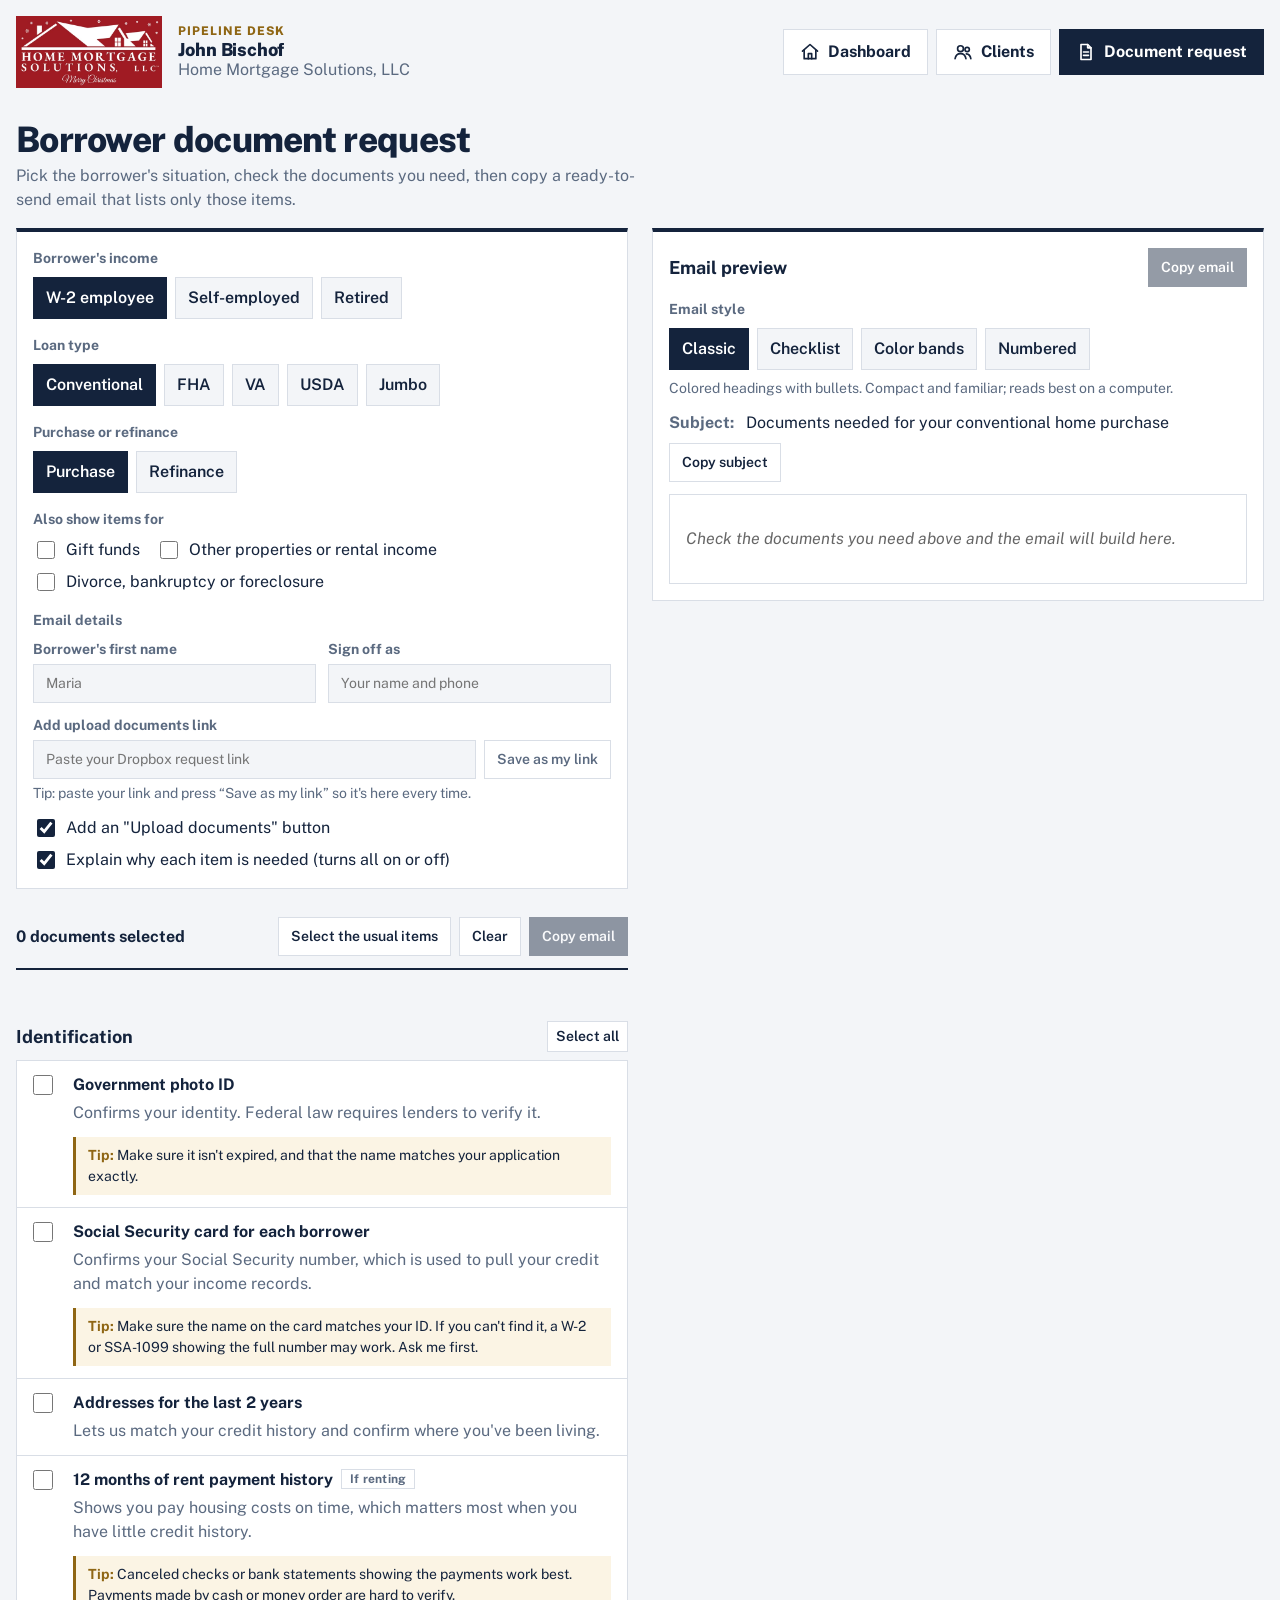
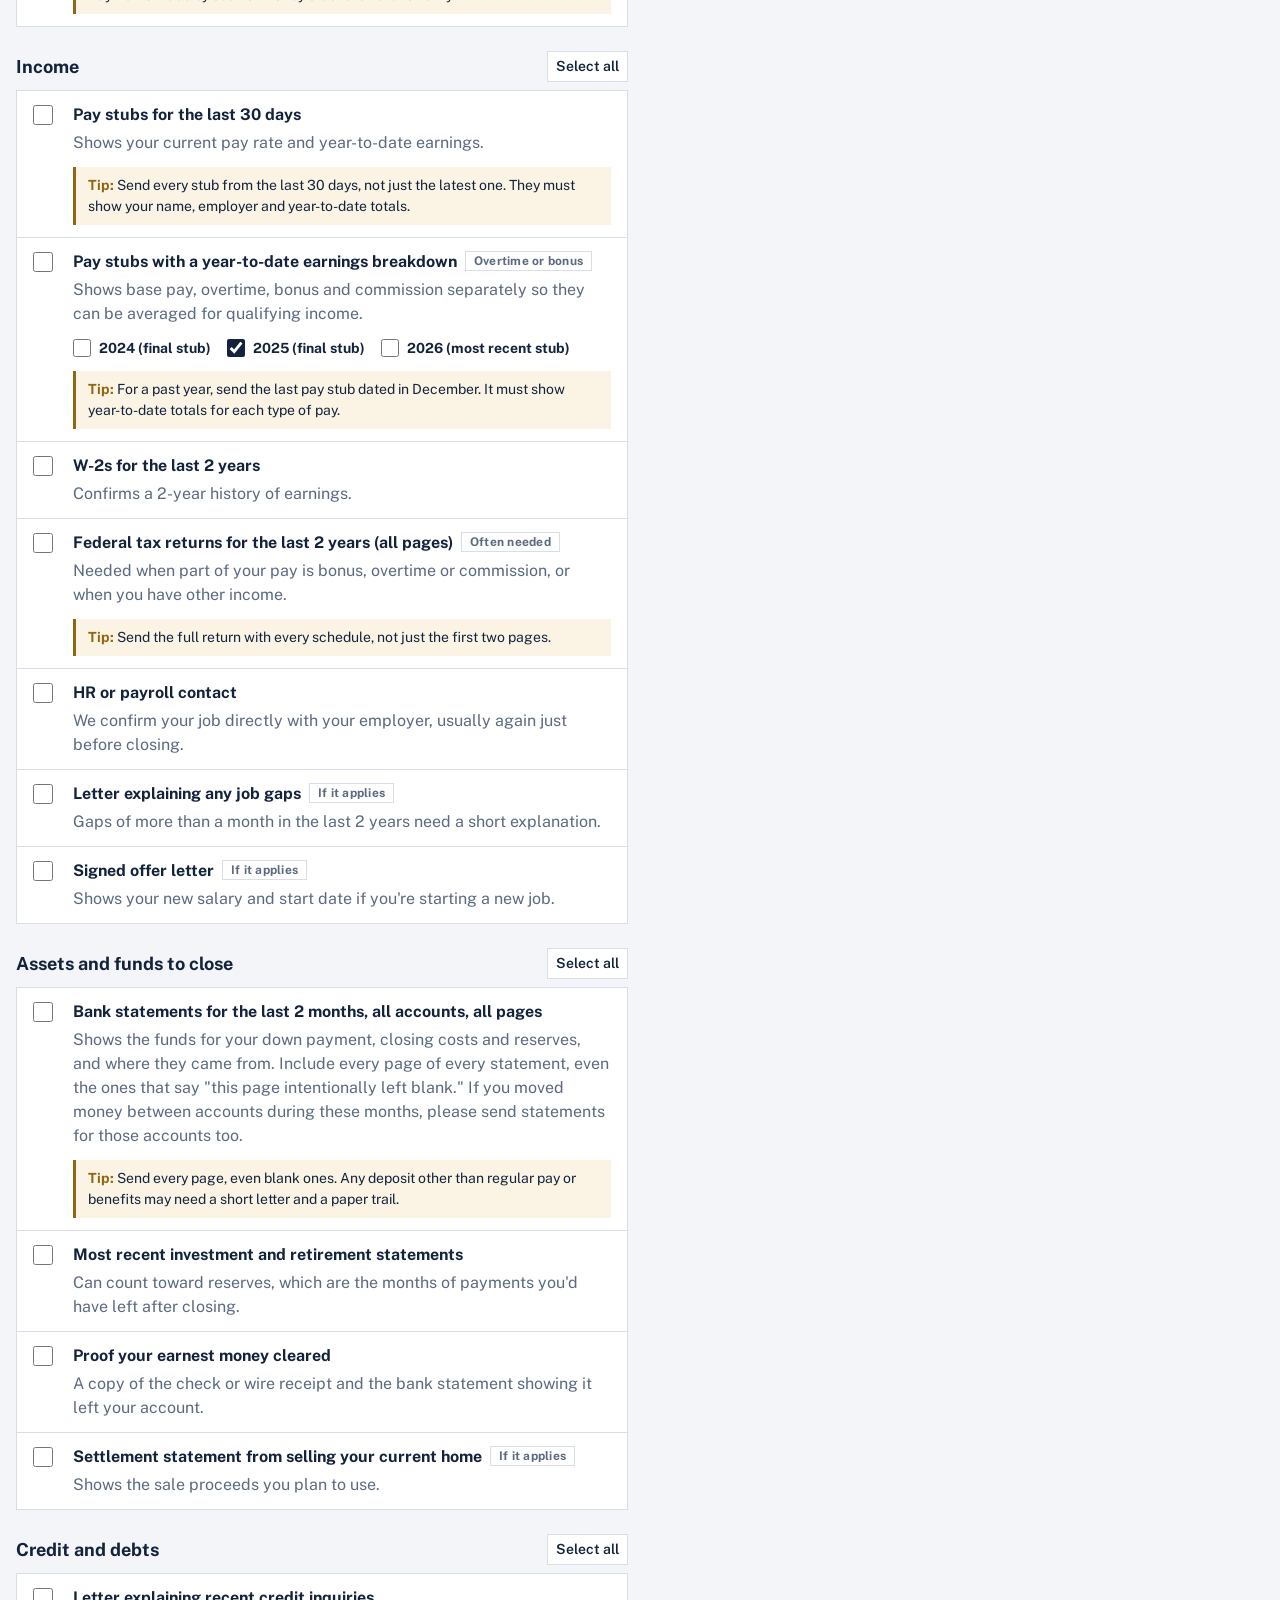
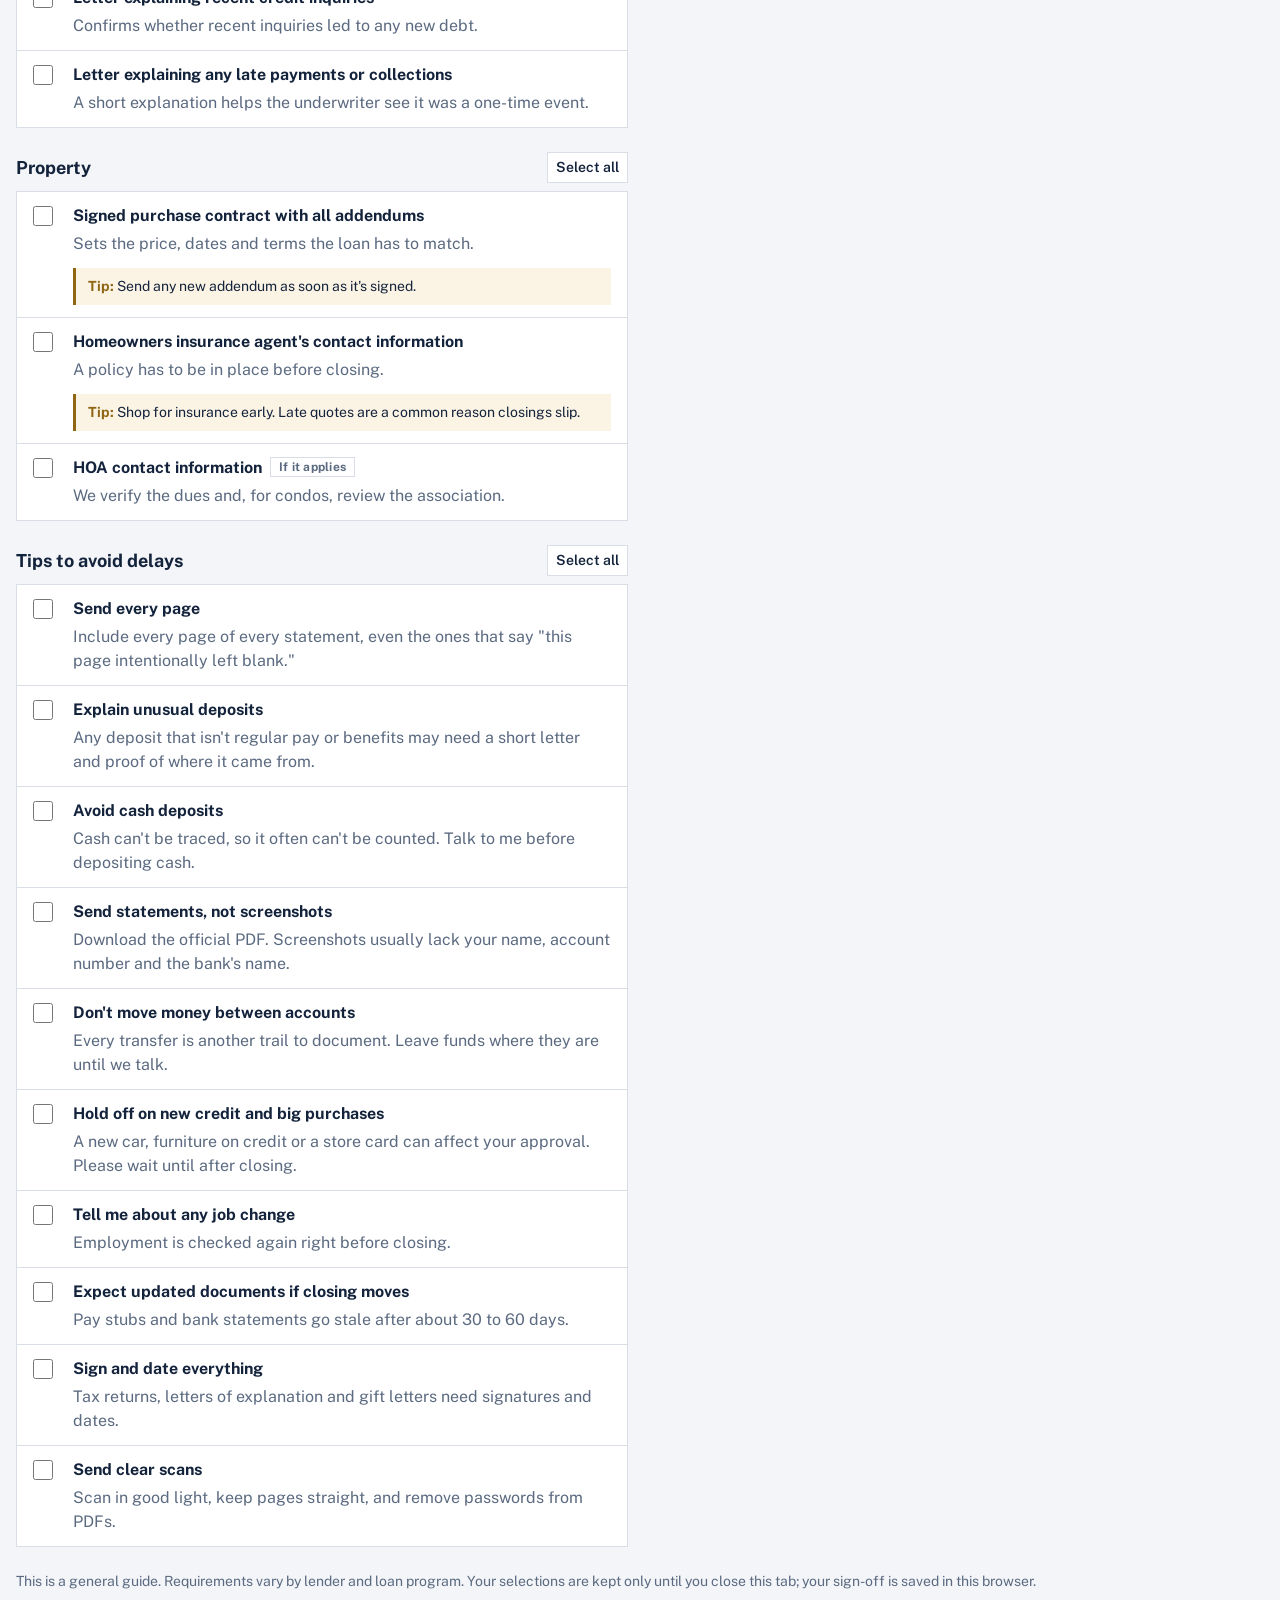
==== checklist.html @ 72d8a9a7 "Name the site Pipeline Desk - Browser tabs read Pipeline Desk · Dashboard / Clients / Document reque" ====
<!DOCTYPE html>
<html lang="en">
<head>
<meta charset="utf-8">
<meta name="viewport" content="width=device-width, initial-scale=1, viewport-fit=cover">
<title>Pipeline Desk · Document request</title>
<meta name="application-name" content="Pipeline Desk">
<meta name="apple-mobile-web-app-title" content="Pipeline Desk">
<meta name="description" content="Check the documents you need from a borrower and copy a ready-to-send email with only those items.">
<link rel="preconnect" href="https://fonts.googleapis.com">
<link rel="preconnect" href="https://fonts.gstatic.com" crossorigin>
<link href="https://fonts.googleapis.com/css2?family=Public+Sans:wght@400..800&display=swap" rel="stylesheet">
<script>
  // Use the same color scheme the visitor picked on the dashboard.
  (function(){
    var v="auto";try{v=localStorage.getItem("theme")||"auto";}catch(e){}
    var r=document.documentElement,dark={night:1,harbor:1};
    if(v!=="auto"){r.dataset.theme=dark[v]?"dark":"light";if(v!=="classic")r.dataset.palette=v;}
  })();
</script>
<link rel="stylesheet" href="site.css?v=3">
<style>
*,*::before,*::after{box-sizing:border-box}
body{margin:0;background:var(--paper);color:var(--ink);line-height:1.5;
  font-family:"Public Sans",system-ui,-apple-system,"Segoe UI",Roboto,sans-serif}
.wrap{max-width:980px;margin:0 auto;padding:calc(env(safe-area-inset-top,0px) + 24px) 16px calc(env(safe-area-inset-bottom,0px) + 48px)}
.back{display:inline-flex;align-items:center;gap:8px;font-size:var(--t-md);font-weight:700;color:var(--ink);text-decoration:none;background:var(--panel);border:1px solid var(--rule);padding:8px 16px;min-height:44px;cursor:pointer;font-family:inherit}
.back:hover{border-color:var(--ink)}
h1{font-size:clamp(1.6rem,4vw,2.2rem);font-weight:800;letter-spacing:-.02em;margin:8px 0 4px;line-height:1.15}
.lede{color:var(--muted);margin:0 0 16px;max-width:62ch}
h2{font-size:var(--t-lg);font-weight:700;margin:0}
button,select,input{font:inherit;color:inherit}
:focus-visible{outline:3px solid var(--brass);outline-offset:2px}

/* Setup */
.pick{background:var(--panel);border:1px solid var(--rule);border-top:4px solid var(--ink);padding:16px;display:grid;gap:16px}
.pick fieldset{border:0;margin:0;padding:0;min-width:0}
.pick legend{font-size:var(--t-sm);font-weight:700;color:var(--muted);margin-bottom:8px;padding:0}
.seg{display:flex;flex-wrap:wrap;gap:8px}
.seg label{position:relative}
.seg input{position:absolute;opacity:0;inset:0;margin:0;cursor:pointer}
.seg span{display:block;padding:8px 12px;border:1px solid var(--rule);font-weight:600;font-size:var(--t-md);background:var(--paper);cursor:pointer}
.seg input:checked+span{background:var(--ink);color:var(--panel);border-color:var(--ink)}
.seg input:focus-visible+span{outline:3px solid var(--brass);outline-offset:2px}
.opts{display:flex;flex-wrap:wrap;gap:8px 16px}
.opts label{display:flex;gap:8px;align-items:center;font-size:var(--t-md);cursor:pointer}
.opts input[type=checkbox]{width:18px;height:18px}
.fields{display:grid;grid-template-columns:repeat(auto-fit,minmax(min(220px,100%),1fr));gap:12px}
.fields label{display:grid;gap:4px;font-size:var(--t-sm);font-weight:700;color:var(--muted)}
.uplink{display:grid;gap:4px;font-size:var(--t-sm);font-weight:700;color:var(--muted);grid-column:1/-1}
.uprow{display:flex;gap:8px}
.uprow input{flex:1;min-width:0}
.uprow .tbtn{white-space:nowrap}
.upnote{margin:0;font-weight:400;font-size:var(--t-sm);overflow-wrap:anywhere}
.upnote button{background:none;border:0;padding:0;color:var(--bad);font-weight:600;font-size:var(--t-sm);cursor:pointer;text-decoration:underline}
.fields input{padding:8px 12px;border:1px solid var(--rule);background:var(--paper);font-weight:400;color:var(--ink);width:100%}

/* Action bar */
.bar{display:flex;flex-wrap:wrap;gap:12px 16px;align-items:center;justify-content:space-between;margin:16px 0 8px;
  position:sticky;top:env(safe-area-inset-top,0px);z-index:5;background:var(--paper);padding:12px 0;border-bottom:2px solid var(--ink)}
.count{font-weight:700}
.acts{display:flex;flex-wrap:wrap;gap:8px}
.tbtn{font-size:var(--t-sm);font-weight:600;background:var(--panel);border:1px solid var(--rule);padding:8px 12px;cursor:pointer}
.tbtn:hover{border-color:var(--ink)}
.tbtn.primary{background:var(--ink);color:var(--panel);border-color:var(--ink)}
.tbtn:disabled{opacity:.45;cursor:default}
.toast{font-size:var(--t-sm);color:var(--goodtxt);font-weight:600;min-height:1.3em;margin:0}

/* Checklist */
.cat{margin-top:24px}
.cathead{display:flex;align-items:center;justify-content:space-between;gap:8px;margin-bottom:8px}
.cathead .tbtn{padding:4px 8px;font-size:var(--t-sm)}
.items{list-style:none;margin:0;padding:0;background:var(--panel);border:1px solid var(--rule)}
.item{display:grid;grid-template-columns:28px minmax(0,1fr);gap:4px 12px;padding:12px 16px;border-top:1px solid var(--rule);cursor:pointer}
.item:first-child{border-top:0}
.item.on{background:var(--goodbg)}
.item input{width:20px;height:20px;margin:2px 0 0;cursor:pointer}
.item label{font-weight:700;cursor:pointer}
.item .why{grid-column:2;color:var(--muted);font-size:var(--t-md);margin:0}
.yrs{grid-column:2;display:flex;flex-wrap:wrap;gap:4px 16px;margin-top:8px;font-size:var(--t-sm);font-weight:600}
.yrs label{display:flex;align-items:center;gap:8px;cursor:pointer}
.yrs input{width:18px;height:18px;margin:0}
.item .tip{grid-column:2;font-size:var(--t-sm);margin:8px 0 0;padding:8px 12px;background:var(--tipbg);border-left:3px solid var(--brass)}
.item .tip b{color:var(--brass)}
.whyadd{grid-column:2;display:flex;align-items:center;gap:8px;margin-top:2px;font-weight:600;font-size:var(--t-sm);color:var(--muted);cursor:pointer;width:fit-content}
.whyadd input{width:16px;height:16px;margin:0}
.tipadd{display:flex;align-items:center;gap:8px;margin-top:4px;font-weight:600;font-size:var(--t-sm);cursor:pointer;width:fit-content}
.tipadd input{width:16px;height:16px;margin:0}
/* The "add to the email" boxes only matter once a document is checked, so they stay out of the way until then. */
.item:not(.on) .whyadd,.item:not(.on) .tipadd{display:none}
.tag{display:inline-block;font-size:var(--t-xs);font-weight:700;letter-spacing:.02em;color:var(--muted);border:1px solid var(--rule);padding:0 8px;margin-left:8px;vertical-align:2px}
.tag.loan{color:var(--brass);border-color:var(--brass)}

/* Email preview */
.preview{margin-top:32px;background:var(--panel);border:1px solid var(--rule);border-top:4px solid var(--ink);padding:16px 16px}
.phead{display:flex;flex-wrap:wrap;gap:8px;align-items:center;justify-content:space-between}
.estyle{border:0;margin:12px 0 0;padding:0;min-width:0}
.estyle legend{font-size:var(--t-sm);font-weight:700;color:var(--muted);margin-bottom:8px;padding:0}
.sdesc{font-size:var(--t-sm);color:var(--muted);margin:8px 0 0}
.subj{margin:12px 0 0;font-size:var(--t-md);display:flex;flex-wrap:wrap;gap:8px 12px;align-items:center}
.subj b{color:var(--muted)}
.mail{margin-top:12px;padding:16px;background:#FFFFFF;color:#222222;border:1px solid var(--rule)}
.mail .empty{color:#666666}
.empty{color:var(--muted);font-style:italic}
.foot{margin-top:24px;font-size:var(--t-sm);color:var(--muted)}
@media (max-width:640px){.bar{position:static}}
/* Computer: checklist on the left, the email it builds stays in view on the right */
@media (min-width:1200px){.wrap{max-width:var(--wide)}
  .cols{display:grid;grid-template-columns:minmax(0,1fr) minmax(0,1fr);gap:24px;align-items:start}
  .colside{position:sticky;top:16px;max-height:calc(100vh - 32px);overflow:auto}
  .colside .preview{margin-top:0}}
</style>
<script src="brand.js?v=8" defer></script>
</head>
<body>
<div id="brandbar" class="brandbar"></div>
<div class="wrap">
  <a class="back" id="backClient" href="clients.html" hidden style="margin-bottom:8px">← Back to client</a>
  <h1>Borrower document request</h1>
  <p class="lede">Pick the borrower's situation, check the documents you need, then copy a ready-to-send email that lists only those items.</p>

  <div class="cols"><div class="colmain">
  <form class="pick" id="pick" onsubmit="return false">
    <fieldset>
      <legend>Borrower's income</legend>
      <div class="seg">
        <label><input type="radio" name="who" value="w2" checked><span>W-2 employee</span></label>
        <label><input type="radio" name="who" value="self"><span>Self-employed</span></label>
        <label><input type="radio" name="who" value="retired"><span>Retired</span></label>
      </div>
    </fieldset>
    <fieldset>
      <legend>Loan type</legend>
      <div class="seg">
        <label><input type="radio" name="loan" value="conv" checked><span>Conventional</span></label>
        <label><input type="radio" name="loan" value="fha"><span>FHA</span></label>
        <label><input type="radio" name="loan" value="va"><span>VA</span></label>
        <label><input type="radio" name="loan" value="usda"><span>USDA</span></label>
        <label><input type="radio" name="loan" value="jumbo"><span>Jumbo</span></label>
      </div>
    </fieldset>
    <fieldset>
      <legend>Purchase or refinance</legend>
      <div class="seg">
        <label><input type="radio" name="purpose" value="buy" checked><span>Purchase</span></label>
        <label><input type="radio" name="purpose" value="refi"><span>Refinance</span></label>
      </div>
    </fieldset>
    <fieldset>
      <legend>Also show items for</legend>
      <div class="opts">
        <label><input type="checkbox" name="gift"> Gift funds</label>
        <label><input type="checkbox" name="rental"> Other properties or rental income</label>
        <label><input type="checkbox" name="credit"> Divorce, bankruptcy or foreclosure</label>
      </div>
    </fieldset>
    <fieldset>
      <legend>Email details</legend>
      <div class="fields">
        <label>Borrower's first name<input id="bname" placeholder="Maria" autocomplete="off"></label>
        <label>Sign off as<input id="me" placeholder="Your name and phone" autocomplete="off"></label>
        <div class="uplink">
          <label for="ulink">Add upload documents link</label>
          <div class="uprow"><input id="ulink" placeholder="Paste your Dropbox request link" inputmode="url" autocomplete="off">
            <button class="tbtn" type="button" id="saveUp">Save as my link</button></div>
          <p class="upnote" id="upnote"></p>
        </div>
      </div>
      <div class="opts" style="margin-top:12px">
        <label><input type="checkbox" id="optUp" checked> Add an "Upload documents" button</label>
        <label><input type="checkbox" id="optWhy" checked> Explain why each item is needed (turns all on or off)</label>
      </div>
    </fieldset>
  </form>

  <div class="bar">
    <span class="count" id="count">0 items selected</span>
    <div class="acts">
      <button class="tbtn" id="typical" type="button">Select the usual items</button>
      <button class="tbtn" id="clear" type="button">Clear</button>
      <button class="tbtn primary copyBtn" type="button">Copy email</button>
    </div>
  </div>
  <p class="toast" id="toast" role="status" aria-live="polite"></p>

  <div id="list"></div>
  </div>
  <aside class="colside">
  <section class="preview" aria-labelledby="ph">
    <div class="phead">
      <h2 id="ph">Email preview</h2>
      <button class="tbtn primary copyBtn" type="button">Copy email</button>
    </div>
    <fieldset class="estyle" id="estyle">
      <legend>Email style</legend>
      <div class="seg">
        <label><input type="radio" name="estyle" value="classic" checked><span>Classic</span></label>
        <label><input type="radio" name="estyle" value="checklist"><span>Checklist</span></label>
        <label><input type="radio" name="estyle" value="banded"><span>Color bands</span></label>
        <label><input type="radio" name="estyle" value="numbered"><span>Numbered</span></label>
      </div>
      <p class="sdesc" id="sdesc"></p>
    </fieldset>
    <p class="subj"><b>Subject:</b> <span id="subject"></span> <button class="tbtn" id="copySubj" type="button">Copy subject</button></p>
    <div class="mail" id="mail"></div>
  </section>
  </aside></div>

  <p class="foot">This is a general guide. Requirements vary by lender and loan program. Your selections are kept only until you close this tab; your sign-off is saved in this browser.</p>
</div>

<script>
(function(){
  const LOANS={conv:"conventional",fha:"FHA",va:"VA",usda:"USDA",jumbo:"jumbo"};

  // Each item: id, name, why (one line), tip, show(state), tag, usual (picked by "Select the usual items")
  const CATS=[
    {name:"Identification", items:[
      {id:"id",usual:1,name:"Government photo ID",why:"Confirms your identity. Federal law requires lenders to verify it.",
        tip:"Make sure it isn't expired, and that the name matches your application exactly."},
      {id:"ssn",name:"Social Security card for each borrower",why:"Confirms your Social Security number, which is used to pull your credit and match your income records.",
        tip:"Make sure the name on the card matches your ID. If you can't find it, a W-2 or SSA-1099 showing the full number may work. Ask me first."},
      {id:"addr",name:"Addresses for the last 2 years",why:"Lets us match your credit history and confirm where you've been living."},
      {id:"rent",name:"12 months of rent payment history",why:"Shows you pay housing costs on time, which matters most when you have little credit history.",
        show:s=>s.purpose==="buy",tag:"If renting",tip:"Canceled checks or bank statements showing the payments work best. Payments made by cash or money order are hard to verify."}
    ]},
    {name:"Income", items:[
      {id:"stubs",usual:1,name:"Pay stubs for the last 30 days",why:"Shows your current pay rate and year-to-date earnings.",show:s=>s.who==="w2",
        tip:"Send every stub from the last 30 days, not just the latest one. They must show your name, employer and year-to-date totals."},
      {id:"ytd",years:1,name:"Pay stubs with a year-to-date earnings breakdown",why:"Shows base pay, overtime, bonus and commission separately so they can be averaged for qualifying income.",
        show:s=>s.who==="w2",tag:"Overtime or bonus",tip:"For a past year, send the last pay stub dated in December. It must show year-to-date totals for each type of pay."},
      {id:"w2s",usual:1,name:"W-2s for the last 2 years",why:"Confirms a 2-year history of earnings.",show:s=>s.who==="w2"},
      {id:"w2tax",name:"Federal tax returns for the last 2 years (all pages)",why:"Needed when part of your pay is bonus, overtime or commission, or when you have other income.",
        show:s=>s.who==="w2",tag:"Often needed",tip:"Send the full return with every schedule, not just the first two pages."},
      {id:"hr",name:"HR or payroll contact",why:"We confirm your job directly with your employer, usually again just before closing.",show:s=>s.who==="w2"},
      {id:"gap",name:"Letter explaining any job gaps",why:"Gaps of more than a month in the last 2 years need a short explanation.",show:s=>s.who==="w2",tag:"If it applies"},
      {id:"offer",name:"Signed offer letter",why:"Shows your new salary and start date if you're starting a new job.",show:s=>s.who==="w2",tag:"If it applies"},
      {id:"ptax",usual:1,name:"Personal tax returns for the last 2 years, all schedules",why:"Your qualifying income comes from the net income on these returns, not your gross sales.",show:s=>s.who==="self",
        tip:"Send every page and schedule, signed and dated."},
      {id:"btax",name:"Business tax returns for the last 2 years",why:"Needed if you own 25% or more of a corporation or partnership (Forms 1120, 1120-S or 1065).",show:s=>s.who==="self",tag:"If it applies"},
      {id:"k1",name:"K-1s for the last 2 years",why:"Shows your share of the business's income and how much was paid out to you.",show:s=>s.who==="self",tag:"If it applies"},
      {id:"pl",usual:1,name:"Year-to-date profit and loss statement",why:"Shows the business is still earning at the same level since your last tax return.",show:s=>s.who==="self",
        tip:"Please sign and date it. Let me know if you'd like a template."},
      {id:"bstmt",usual:1,name:"Business bank statements for the last 2 to 3 months (all pages)",why:"Supports your profit and loss statement and shows the business is active.",show:s=>s.who==="self"},
      {id:"exists",name:"Proof your business exists",why:"A business license, CPA letter or state registration confirms the business is open and operating.",show:s=>s.who==="self"},
      {id:"1099",name:"1099s for the last 2 years",why:"Shows contract income if you're paid as an independent contractor.",show:s=>s.who==="self",tag:"If it applies"},
      {id:"ext",name:"Tax extension and proof of payment",why:"If you filed an extension, this shows the return is coming and any taxes owed are paid.",show:s=>s.who==="self",tag:"If it applies"},
      {id:"ssa",usual:1,name:"Social Security award letter for this year",why:"Confirms your monthly benefit amount.",show:s=>s.who==="retired",
        tip:"You can download a benefit verification letter from your my Social Security account at ssa.gov in a few minutes."},
      {id:"pension",name:"Pension award letter or latest statement",why:"Shows the monthly amount and that payments will continue.",show:s=>s.who==="retired",tag:"If it applies"},
      {id:"1099r",usual:1,name:"SSA-1099 and 1099-R forms for the last 1 to 2 years",why:"Confirms the total benefits and retirement distributions you received.",show:s=>s.who==="retired"},
      {id:"rdeposit",name:"Bank statement showing the benefit deposits",why:"Shows the money is landing in your account each month.",show:s=>s.who==="retired"},
      {id:"ira",name:"Latest retirement account statements (IRA, 401(k), 403(b))",why:"If you take regular withdrawals, this shows there's enough to keep them going for at least 3 years.",show:s=>s.who==="retired",
        tip:"Send the full quarterly statement. If you're setting up new withdrawals, check with me first on how to document them."},
      {id:"rtax",name:"Tax returns for the last 2 years",why:"Needed if you have interest, dividend, rental or part-time income besides your benefits.",show:s=>s.who==="retired",tag:"If it applies"},
      {id:"other",name:"Other benefit letters (VA disability, annuity, survivor benefits)",why:"Each income source needs a letter showing the amount and how long it lasts.",show:s=>s.who==="retired",tag:"If it applies"}
    ]},
    {name:"Assets and funds to close", items:[
      {id:"bank",usual:1,name:"Bank statements for the last 2 months, all accounts, all pages",why:"Shows the funds for your down payment, closing costs and reserves, and where they came from. Include every page of every statement, even the ones that say \"this page intentionally left blank.\" If you moved money between accounts during these months, please send statements for those accounts too.",
        tip:"Send every page, even blank ones. Any deposit other than regular pay or benefits may need a short letter and a paper trail."},
      {id:"invest",name:"Most recent investment and retirement statements",why:"Can count toward reserves, which are the months of payments you'd have left after closing."},
      {id:"emd",name:"Proof your earnest money cleared",why:"A copy of the check or wire receipt and the bank statement showing it left your account.",show:s=>s.purpose==="buy"},
      {id:"giftl",usual:1,name:"Signed gift letter",why:"States the money is a gift and doesn't need to be repaid.",show:s=>s.gift,tag:"Gift",
        tip:"I'll send you the gift letter form to use."},
      {id:"giftp",usual:1,name:"Proof of the gift transfer",why:"The giver's bank statement or wire receipt showing the money moving to you or the title company.",show:s=>s.gift,tag:"Gift"},
      {id:"bizfunds",name:"CPA letter if using business funds",why:"Confirms that taking the money out won't hurt the business.",show:s=>s.who==="self",tag:"If it applies"},
      {id:"sale",name:"Settlement statement from selling your current home",why:"Shows the sale proceeds you plan to use.",show:s=>s.purpose==="buy",tag:"If it applies"}
    ]},
    {name:"Credit and debts", items:[
      {id:"inq",name:"Letter explaining recent credit inquiries",why:"Confirms whether recent inquiries led to any new debt."},
      {id:"late",name:"Letter explaining any late payments or collections",why:"A short explanation helps the underwriter see it was a one-time event."},
      {id:"divorce",usual:1,name:"Divorce decree and any settlement agreement",why:"Shows alimony or child support and which debts belong to whom.",show:s=>s.credit,tag:"If it applies"},
      {id:"bk",usual:1,name:"Bankruptcy discharge papers or foreclosure records",why:"Confirms the dates, since every loan program has a waiting period after these events.",show:s=>s.credit,tag:"If it applies"},
      {id:"reo",usual:1,name:"Mortgage statements, tax bills and insurance for your other properties",why:"Your other housing payments count toward your monthly debts.",show:s=>s.rental},
      {id:"lease",usual:1,name:"Signed leases for rental properties",why:"Rental income can help you qualify when it's documented.",show:s=>s.rental}
    ]},
    {name:"Property", items:[
      {id:"contract",usual:1,name:"Signed purchase contract with all addendums",why:"Sets the price, dates and terms the loan has to match.",show:s=>s.purpose==="buy",
        tip:"Send any new addendum as soon as it's signed."},
      {id:"hoi",usual:1,name:"Homeowners insurance agent's contact information",why:"A policy has to be in place before closing.",show:s=>s.purpose==="buy",
        tip:"Shop for insurance early. Late quotes are a common reason closings slip."},
      {id:"hoa",name:"HOA contact information",why:"We verify the dues and, for condos, review the association.",tag:"If it applies"},
      {id:"mstmt",usual:1,name:"Current mortgage statement",why:"Shows the loan being paid off, the balance and the payment history.",show:s=>s.purpose==="refi"},
      {id:"dec",usual:1,name:"Homeowners insurance declarations page",why:"Confirms your current coverage and premium.",show:s=>s.purpose==="refi"},
      {id:"ptaxbill",name:"Most recent property tax bill",why:"Used to figure your new monthly payment and escrow.",show:s=>s.purpose==="refi"},
      {id:"heloc",name:"Statement for any home equity loan or line of credit",why:"It either gets paid off or that lender has to agree to stay in second place.",show:s=>s.purpose==="refi",tag:"If it applies"}
    ]},
    {name:"Loan program", items:[
      {id:"fha2",name:"Explanations for any collections or judgments",why:"FHA reviews these closely and may require some to be paid or on a payment plan.",show:s=>s.loan==="fha",tag:"FHA"},
      {id:"fha3",name:"Spouse's debts (community property states)",why:"FHA counts a spouse's debts even when the spouse isn't on the loan.",show:s=>s.loan==="fha",tag:"FHA"},
      {id:"va1",name:"Certificate of Eligibility (COE)",why:"Proves you qualify for a VA loan. I can usually get it online for you.",show:s=>s.loan==="va",tag:"VA"},
      {id:"va2",usual:1,name:"DD-214 (member copy 4) or statement of service",why:"Veterans send the DD-214; active-duty borrowers send a statement of service from their commander.",show:s=>s.loan==="va",tag:"VA",
        tip:"It needs to be member copy 4, which shows the character of service."},
      {id:"va3",name:"VA disability award letter",why:"If you receive disability pay, you may not have to pay the VA funding fee.",show:s=>s.loan==="va",tag:"VA, if it applies"},
      {id:"va4",name:"Leave and earnings statement (LES)",why:"For active-duty borrowers, this takes the place of a pay stub.",show:s=>s.loan==="va",tag:"VA, if active duty"},
      {id:"usda1",usual:1,name:"Income documents for every adult in the household",why:"USDA income limits count everyone living in the home, even people who aren't on the loan.",show:s=>s.loan==="usda",tag:"USDA"},
      {id:"usda2",name:"Child care cost records",why:"Some expenses can be subtracted from household income for the USDA limit.",show:s=>s.loan==="usda",tag:"USDA, if it applies"},
      {id:"j1",usual:1,name:"Full tax returns for the last 2 years",why:"Jumbo lenders review every income source and deduction, even for W-2 employees.",show:s=>s.loan==="jumbo"&&s.who==="w2",tag:"Jumbo"},
      {id:"j2",usual:1,name:"Statements for every account you'll use for reserves",why:"Jumbo loans often require 6 to 12 months of payments in reserve after closing.",show:s=>s.loan==="jumbo",tag:"Jumbo",
        tip:"Send 2 to 3 months, all pages, including retirement and brokerage accounts."}
    ]},
    {name:"Tips to avoid delays", tips:true, items:[
      {id:"m1",short:"Send every page of every statement, even blank ones.",usual:1,name:"Send every page",why:"Include every page of every statement, even the ones that say \"this page intentionally left blank.\""},
      {id:"m2",short:"Be ready to explain any deposit that isn't your regular pay.",usual:1,name:"Explain unusual deposits",why:"Any deposit that isn't regular pay or benefits may need a short letter and proof of where it came from."},
      {id:"m3",short:"Avoid cash deposits. Cash can't be traced.",name:"Avoid cash deposits",why:"Cash can't be traced, so it often can't be counted. Talk to me before depositing cash."},
      {id:"m4",short:"Send official PDF statements, not screenshots.",name:"Send statements, not screenshots",why:"Download the official PDF. Screenshots usually lack your name, account number and the bank's name."},
      {id:"m5",short:"Don't move money between accounts until we talk.",name:"Don't move money between accounts",why:"Every transfer is another trail to document. Leave funds where they are until we talk."},
      {id:"m6",short:"Hold off on new credit and big purchases until after closing.",usual:1,name:"Hold off on new credit and big purchases",why:"A new car, furniture on credit or a store card can affect your approval. Please wait until after closing."},
      {id:"m7",short:"Tell me right away about any job change.",name:"Tell me about any job change",why:"Employment is checked again right before closing."},
      {id:"m8",short:"Expect to send updated documents if closing moves.",name:"Expect updated documents if closing moves",why:"Pay stubs and bank statements go stale after about 30 to 60 days."},
      {id:"m9",short:"Sign and date every form and letter.",name:"Sign and date everything",why:"Tax returns, letters of explanation and gift letters need signatures and dates."},
      {id:"m10",short:"Send clear scans, and remove passwords from PDFs.",name:"Send clear scans",why:"Scan in good light, keep pages straight, and remove passwords from PDFs."}
    ]}
  ];

  const $=id=>document.getElementById(id);
  const form=$("pick"), list=$("list");
  // Years offered on the year-to-date pay stub item
  const Y=new Date().getFullYear(), YEARS=[Y-2,Y-1,Y];
  let yrs={[Y-1]:1};
  try{yrs=JSON.parse(sessionStorage.getItem("req-yrs")||"null")||yrs;}catch(e){}
  const saveYrs=()=>{try{sessionStorage.setItem("req-yrs",JSON.stringify(yrs));}catch(e){}};
  function nm(i){
    if(!i.years)return i.name;
    const ys=YEARS.filter(y=>yrs[y]), past=ys.filter(y=>y<Y), parts=[];
    if(past.length)parts.push(`final ${past.length>1?"stubs":"stub"} for ${past.join(" and ")}`);
    if(yrs[Y])parts.push(`most recent stub for ${Y}`);
    return parts.length?`Pay stubs with a year-to-date earnings breakdown (${parts.join(", ")})`:i.name;
  }
  // Tips chosen one at a time for the email
  let tipOn={};
  try{tipOn=JSON.parse(sessionStorage.getItem("req-tips")||"{}")||{};}catch(e){}
  const saveTips=()=>{try{sessionStorage.setItem("req-tips",JSON.stringify(tipOn));}catch(e){}};
  // Explanations: the main switch sets them all; each item can be changed on its own
  let whyX={};
  try{whyX=JSON.parse(sessionStorage.getItem("req-why")||"{}")||{};}catch(e){}
  const saveWhy=()=>{try{sessionStorage.setItem("req-why",JSON.stringify(whyX));}catch(e){}};
  const whyFor=i=>(i.id in whyX?whyX[i.id]:$("optWhy").checked);
  const esc=s=>String(s).replace(/[&<>"]/g,c=>({"&":"&amp;","<":"&lt;",">":"&gt;",'"':"&quot;"}[c]));

  // Selections last for this tab only, so the next borrower starts fresh.
  let sel={};
  try{sel=JSON.parse(sessionStorage.getItem("req-sel")||"{}")||{};}catch(e){}
  const saveSel=()=>{try{sessionStorage.setItem("req-sel",JSON.stringify(sel));}catch(e){}};
  try{$("me").value=localStorage.getItem("req-me")||"";}catch(e){}
  // Upload link: optionally remembered in this browser only (never in the page's public code)
  const isLink=v=>/^(https?:\/\/)?[^\s\/]+\.[^\s]+$/i.test(v)&&v.length<500;
  const getSaved=()=>{try{const v=localStorage.getItem("req-ulink")||"";if(v&&!isLink(v)){localStorage.removeItem("req-ulink");return "";}return v;}catch(e){return "";}};
  const setSaved=v=>{try{if(v)localStorage.setItem("req-ulink",v);else localStorage.removeItem("req-ulink");}catch(e){}};
  // The saved link fills in every time this page opens. Pasting a different link for one customer
  // doesn't change it; "Save as my link" does.
  function showSaved(){
    const v=getSaved();
    $("upnote").innerHTML=v?`Saved link (fills in automatically on this computer): ${esc(v)} · <button type="button" id="forgetUp">Forget</button>`
      :"Tip: paste your link and press “Save as my link” so it's here every time.";
    const f=$("forgetUp");if(f)f.onclick=()=>{setSaved("");showSaved();say("Saved link forgotten.");};
  }
  if(getSaved())$("ulink").value=getSaved();
  $("saveUp").onclick=()=>{
    const v=$("ulink").value.trim();
    if(!v){say("Paste your link in the box first, then press Save.");$("ulink").focus();return;}
    if(!isLink(v)){$("upnote").textContent="That isn't a web link. Copy your Dropbox request link (it starts with https://www.dropbox.com/) and paste it here.";$("ulink").focus();return;}
    setSaved(v);showSaved();
    if(getSaved()===v){const b=$("saveUp");b.textContent="Saved ✓";setTimeout(()=>b.textContent="Save as my link",2000);}
    say(getSaved()===v?"Link saved. It will fill in automatically on this computer.":"This browser isn't letting the page save. It may be in private mode.");
  };
  $("me").addEventListener("input",()=>{try{localStorage.setItem("req-me",$("me").value);}catch(e){}});

  function state(){
    const f=new FormData(form);
    return {who:f.get("who"),loan:f.get("loan"),purpose:f.get("purpose"),gift:f.has("gift"),rental:f.has("rental"),credit:f.has("credit")};
  }
  const visible=s=>CATS.map(c=>({...c,items:c.items.filter(i=>!i.show||i.show(s))})).filter(c=>c.items.length);
  const chosen=s=>visible(s).map(c=>({...c,items:c.items.filter(i=>sel[i.id])})).filter(c=>c.items.length);

  function renderList(){
    const s=state();
    list.innerHTML=visible(s).map(c=>{
      const allOn=c.items.every(i=>sel[i.id]);
      return `<section class="cat"><div class="cathead"><h2>${esc(c.name)}</h2>
        <button class="tbtn" type="button" data-cat="${esc(c.name)}">${allOn?"Clear section":"Select all"}</button></div>
        <ul class="items">${c.items.map(i=>`<li class="item${sel[i.id]?" on":""}">
          <input type="checkbox" id="c-${i.id}" data-id="${i.id}"${sel[i.id]?" checked":""}>
          <label for="c-${i.id}">${esc(i.name)}${i.tag?`<span class="tag${/FHA|VA|USDA|Jumbo/.test(i.tag)?" loan":""}">${esc(i.tag)}</span>`:""}</label>
          <p class="why">${esc(i.why)}</p>
          ${c.tips?"":`<label class="whyadd"><input type="checkbox" data-why="${i.id}"${whyFor(i)?" checked":""}> Add this explanation to the email</label>`}
          ${i.years?`<div class="yrs" role="group" aria-label="Years to request">${YEARS.map(y=>`<label><input type="checkbox" data-year="${y}"${yrs[y]?" checked":""}> ${y===Y?`${y} (most recent stub)`:`${y} (final stub)`}</label>`).join("")}</div>`:""}
          ${i.tip?`<p class="tip"><b>Tip:</b> ${esc(i.tip)}<label class="tipadd"><input type="checkbox" data-tip="${i.id}"${tipOn[i.id]?" checked":""}> Add this tip to the email</label></p>`:""}
        </li>`).join("")}</ul></section>`;
    }).join("");
    renderEmail();
  }

  function email(){
    const s=state(), cats=chosen(s), docs=cats.filter(c=>!c.tips), tips=cats.find(c=>c.tips);
    const tip=i=>i.tip&&tipOn[i.id];
    const name=$("bname").value.trim(), me=$("me").value.trim();
    const n=docs.reduce((a,c)=>a+c.items.length,0);
    const loan=LOANS[s.loan], what=s.purpose==="buy"?"home purchase":"refinance";
    const subject=`Documents needed for your ${loan} ${what}`;
    const intro=`Thanks for starting your ${loan} ${what} with me! To keep your loan moving, please send the ${n===1?"item":"items"} below. Clear photos or PDFs are fine, and you're welcome to send them as you gather them.`;
    const upOn=$("optUp").checked, ulink=isLink($("ulink").value.trim())?$("ulink").value.trim():"", href=/^https?:\/\//i.test(ulink)?ulink:(ulink?"https://"+ulink:"");
    const upText="Click the button below to upload your documents securely.";
    // The button is one picture, so the whole thing is clickable in every email program (classic Outlook included).
    // If pictures are blocked, the words UPLOAD DOCUMENTS show instead and are still the link.
    const IMG=new URL("upload-button-v2.png",location.href.startsWith("http")&&location.hostname.endsWith("github.io")?location.href:"https://jfb315-dotcom.github.io/").href;
    const upButton=h=>(h?`<a href="${esc(h)}" style="display:inline-block">`:"")+
      `<img src="${IMG}" width="300" height="56" alt="UPLOAD DOCUMENTS" style="display:block;border:0;width:100%;max-width:300px;height:auto;font-family:Calibri,Arial,sans-serif;font-size:16pt;font-weight:bold;color:#1F4E79">`+(h?`</a>`:"");
    const outro="If anything is unclear or doesn't apply to you, just let me know. I'm happy to help.";
    const style=$("estyle").querySelector("input:checked")?.value||"classic";
    const stacked=style==="checklist"||style==="banded";   // explanation on its own line: easiest to read on a phone
    // Every section heading uses the upload button's blue; only the tips box is red.
    const colOf=c=>"#1F4E79";
    let num=0;
    const mark=(tipsSec)=>tipsSec?"•":style==="numbered"?`${++num}.`:style==="classic"?"•":"☐";
    // Plain text
    const T=[`Hi ${name||"there"},`,"",intro,""];
    if(upOn)T.push(`Upload your documents securely here: ${href||"[upload link]"}`,"");
    num=0;
    docs.forEach(c=>{T.push(c.name.toUpperCase());c.items.forEach(i=>{
      const m=mark(false);
      if(stacked){T.push(`${m} ${nm(i)}`);if(whyFor(i))T.push(`   ${i.why}`);}
      else T.push(`${m} ${nm(i)}${whyFor(i)?`: ${i.why}`:""}`);
      if(tip(i))T.push(`   Tip: ${i.tip}`);});T.push("");});
    if(tips){T.push("Quick tips to avoid delays:");tips.items.forEach(i=>T.push(`• ${i.short}`));T.push("");}
    T.push(outro,"","Thank you,",me||"[Your name]");
    // HTML with inline styles and tables only, so it looks the same pasted into Outlook or Gmail and read on a phone
    const F="font-family:Calibri,Arial,Helvetica,sans-serif;font-size:11pt;line-height:1.4;color:#222222";
    const gap=`<p style="margin:0;font-size:8pt;line-height:8pt">&nbsp;</p>`;
    const head=(t,col)=>style==="banded"
      ? gap+`<table role="presentation" width="100%" cellpadding="0" cellspacing="0" border="0" style="border-collapse:collapse"><tr><td bgcolor="${col}" style="background:${col};padding:6px 10px;${F};color:#FFFFFF;font-size:12pt;font-weight:bold">${esc(t)}</td></tr></table>`+`<p style="margin:0;font-size:5pt;line-height:5pt">&nbsp;</p>`
      : `<p style="margin:18px 0 6px 0;padding:0 0 3px 0;border-bottom:2px solid ${col};color:${col};font-size:13pt;font-weight:bold">${esc(t)}</p>`;
    // Each item is a table row (marker cell + text cell): Outlook ignores indents but always respects tables.
    const ul=rows=>`<table role="presentation" width="100%" cellpadding="0" cellspacing="0" border="0" style="border-collapse:collapse">${rows}</table>`;
    const row=(m,col,body)=>`<tr><td width="30" valign="top" style="width:30px;padding:0 0 8px 8px;${F};color:${col};${m==="☐"?"font-size:13pt;line-height:1.1;":""}${/\d/.test(m)?"font-weight:bold;":""}">${m}</td><td valign="top" style="padding:0 0 8px 0;${F}">${body}</td></tr>`;
    const body=i=>`<b>${esc(nm(i))}</b>`+(whyFor(i)?(stacked?`<br><span style="color:#555555;font-size:10.5pt">${esc(i.why)}</span>`:` – ${esc(i.why)}`):"")+
      (tip(i)?`<br><i style="color:#8A6116;font-size:10pt">Tip: ${esc(i.tip)}</i>`:"");
    num=0;
    const H=`<div style="${F}"><p style="margin:0 0 10px 0">Hi ${esc(name||"there")},</p><p style="margin:0 0 10px 0">${esc(intro)}</p>`+
      (upOn?`<p style="margin:0 0 8px 0">${esc(upText)}</p>`+
        upButton(href)+`<p style="margin:0;font-size:8pt;line-height:8pt">&nbsp;</p>`:"")+
      (style==="numbered"?`<p style="margin:0 0 10px 0">When you reply, you can refer to items by number.</p>`:"")+
      docs.map(c=>{const col=colOf(c);return head(c.name,col)+ul(c.items.map(i=>row(mark(false),style==="numbered"?"#1F4E79":col,body(i))).join(""));}).join("")+
      // Tips: one compact gray box with a short line per tip, so it doesn't take over the email
      (tips?`<p style="margin:0;font-size:10pt;line-height:10pt">&nbsp;</p><table role="presentation" width="100%" cellpadding="0" cellspacing="0" border="0" style="border-collapse:collapse"><tr><td bgcolor="#F3F4F6" style="background:#F3F4F6;border-left:4px solid #B4412F;padding:8px 12px;font-family:Calibri,Arial,Helvetica,sans-serif;font-size:9.5pt;line-height:1.35;color:#444444">`+
        `<b style="color:#B4412F;font-size:10pt">Quick tips to avoid delays</b><br>`+tips.items.map(i=>`&#8226;&nbsp;${esc(i.short)}`).join("<br>")+`</td></tr></table>`:"")+
      `<p style="margin:16px 0 10px 0">${esc(outro)}</p><p style="margin:0">Thank you,<br>${esc(me||"[Your name]")}</p></div>`;
    return {subject,text:T.join("\n"),html:H,n,total:cats.reduce((a,c)=>a+c.items.length,0),preview:H};
  }

  const SDESC={
    classic:"Colored headings with bullets. Compact and familiar; reads best on a computer.",
    checklist:"Check boxes with each explanation on its own line. Easy to scan on a phone, and borrowers can tick items off as they go.",
    banded:"Bold color bars for each section with check boxes. The most visual; stands out well on a phone.",
    numbered:"Simple headings with numbered items, so the borrower can reply \"attached #1 to #4.\""};
  try{const v=localStorage.getItem("req-style");const r=v&&$("estyle").querySelector(`input[value="${CSS.escape(v)}"]`);if(r)r.checked=true;}catch(e){}
  $("estyle").addEventListener("change",()=>{try{localStorage.setItem("req-style",$("estyle").querySelector("input:checked").value);}catch(e){}renderEmail();});
  function renderEmail(){
    $("sdesc").textContent=SDESC[$("estyle").querySelector("input:checked").value];
    const e=email();
    $("count").textContent=`${e.n} document${e.n===1?"":"s"} selected`;
    $("subject").textContent=e.subject;
    $("mail").innerHTML=e.n?e.preview:`<p class="empty">Check the documents you need above and the email will build here.</p>`;
    document.querySelectorAll(".copyBtn").forEach(b=>b.disabled=!e.n);
  }

  list.addEventListener("change",ev=>{
    const wy=ev.target.dataset.why;
    if(wy){whyX[wy]=ev.target.checked;saveWhy();renderEmail();return;}
    const tp=ev.target.dataset.tip;
    if(tp){if(ev.target.checked)tipOn[tp]=1;else delete tipOn[tp];saveTips();
      const cb=ev.target.closest(".item").querySelector("[data-id]");
      if(ev.target.checked&&!cb.checked){cb.checked=true;cb.dispatchEvent(new Event("change",{bubbles:true}));}else renderEmail();
      return;}
    const yr=ev.target.dataset.year;
    if(yr){if(ev.target.checked)yrs[yr]=1;else delete yrs[yr];saveYrs();
      const cb=ev.target.closest(".item").querySelector("[data-id]");
      if(ev.target.checked&&!cb.checked){cb.checked=true;cb.dispatchEvent(new Event("change",{bubbles:true}));}else renderEmail();
      return;}
    const id=ev.target.dataset.id;if(!id)return;
    if(ev.target.checked)sel[id]=1;else delete sel[id];
    ev.target.closest(".item").classList.toggle("on",ev.target.checked);
    saveSel();renderEmail();
  });
  list.addEventListener("click",ev=>{
    const b=ev.target.closest("[data-cat]");
    if(b){const c=visible(state()).find(c=>c.name===b.dataset.cat);const on=!c.items.every(i=>sel[i.id]);
      c.items.forEach(i=>{if(on)sel[i.id]=1;else delete sel[i.id];});saveSel();renderList();return;}
    // Let a click anywhere on the row toggle it.
    const row=ev.target.closest(".item");
    if(row&&!ev.target.closest("input,label")){const cb=row.querySelector("input");cb.checked=!cb.checked;cb.dispatchEvent(new Event("change",{bubbles:true}));}
  });
  form.addEventListener("change",ev=>{if(ev.target.id==="optWhy"){whyX={};saveWhy();}renderList();});
  form.addEventListener("input",ev=>{
    if(ev.target.id==="ulink"){const v=ev.target.value.trim();
      if(v&&!isLink(v))$("upnote").textContent="That doesn't look like a web link. Copy your Dropbox request link and paste it here.";else showSaved();}
    if(ev.target.matches("#bname,#me,#ulink"))renderEmail();});

  $("typical").onclick=()=>{visible(state()).forEach(c=>c.items.forEach(i=>{if(i.usual)sel[i.id]=1;}));saveSel();renderList();};
  $("clear").onclick=()=>{$("ulink").value=getSaved();sel={};tipOn={};whyX={};saveSel();saveTips();saveWhy();renderList();};

  const toast=$("toast");let tt;
  function say(m){toast.textContent=m;clearTimeout(tt);tt=setTimeout(()=>toast.textContent="",3500);}
  async function copyRich(html,text){
    try{
      if(window.ClipboardItem&&navigator.clipboard.write){
        await navigator.clipboard.write([new ClipboardItem({"text/html":new Blob([html],{type:"text/html"}),"text/plain":new Blob([text],{type:"text/plain"})})]);
      }else await navigator.clipboard.writeText(text);
      return true;
    }catch(e){
      try{await navigator.clipboard.writeText(text);return true;}catch(x){window.prompt("Copy this:",text);return false;}
    }
  }
  document.querySelectorAll(".copyBtn").forEach(b=>b.onclick=async()=>{
    const e=email();if(await copyRich(e.html,e.text)){logToClient(e.n);say(`Email copied with ${e.n} document${e.n===1?"":"s"}. Paste it into a new message.`);}
  });
  $("copySubj").onclick=async()=>{
    try{await navigator.clipboard.writeText($("subject").textContent);say("Subject copied.");}catch(e){window.prompt("Copy this:",$("subject").textContent);}
  };

  // Opened from a client's page: set up for that borrower and start with a fresh selection.
  const qs=new URLSearchParams(location.search), clientId=qs.get("client");
  ["who","loan","purpose"].forEach(k=>{const v=qs.get(k);const el=v&&form.querySelector(`input[name="${k}"][value="${CSS.escape(v)}"]`);if(el)el.checked=true;});
  if(qs.get("name"))$("bname").value=qs.get("name");
  if(isLink(qs.get("ulink")||""))$("ulink").value=qs.get("ulink");
  if(clientId){
    const b=$("backClient");b.hidden=false;b.href="clients.html#client="+encodeURIComponent(clientId);
    let last="";try{last=sessionStorage.getItem("req-client")||"";sessionStorage.setItem("req-client",clientId);}catch(e){}
    if(last!==clientId){sel={};tipOn={};whyX={};saveSel();saveTips();saveWhy();}
  }
  // Log the copied request on the client's notes (client data stays in this browser).
  function logToClient(n){
    if(!clientId)return;
    try{const all=JSON.parse(localStorage.getItem("clients-v1")||"[]");const c=all.find(x=>x.id===clientId);if(!c)return;
      c.notes=c.notes||[];c.notes.push({t:new Date().toISOString(),kind:"email",text:`Document request (${n} document${n===1?"":"s"})`,auto:true});
      c.updated=new Date().toISOString();localStorage.setItem("clients-v1",JSON.stringify(all));}catch(e){}
  }
  showSaved();
  renderList();
})();
</script>
</body>
</html>
---- site.css ----
/* Shared design system for every page: colors, text sizes, spacing and base styles.
   Pages keep their own component styles but take every color, size and space from here. */
:root{
  /* Colors. --brass is the one accent (text on it uses --onbrass); --good and --bad are for status only.
     Every text color here passes 4.5:1 contrast on --paper and --panel. */
  --paper:#F3F5F8; --panel:#FFFFFF; --ink:#14233C; --muted:#5B6A80; --rule:#D9DEE6;
  --brass:#8F6614; --onbrass:#FFFFFF; --tipbg:#FBF4E4;
  --condbg:#EAF5EE; --condrule:#B9D9C5; /* light green tint that marks the conditions box */
  --good:#2C5234; --goodtxt:#1F7A5A; --goodbg:#E5F3EC;
  --bad:#B4412F; --badbg:#F8E7E3;
  --line:#14233C; --grid:#E6EAF0;
  /* Text sizes: six steps, nothing in between. */
  --t-xs:.75rem; --t-sm:.875rem; --t-md:1rem; --t-lg:1.125rem; --t-xl:1.5rem; --t-2xl:2rem;
  /* Spacing scale: 4, 8, 12, 16, 24, 32, 48. */
  --s1:4px; --s2:8px; --s3:12px; --s4:16px; --s5:24px; --s6:32px; --s7:48px;
  /* Content width on large screens, the same on every page so the top bar never shifts. */
  --wide:1560px;
  color-scheme:light;
}
@media (prefers-color-scheme:dark){
  :root:not([data-theme="light"]){
    --paper:#0F1726; --panel:#16213A; --ink:#E8EDF5; --muted:#9AA8BD; --rule:#2A3756;
    --brass:#E0B455; --onbrass:#1B1404; --tipbg:#2C2717; --condbg:#15302A; --condrule:#2B5A48;
    --good:#3F8A55; --goodtxt:#4CC197; --goodbg:#143329;
    --bad:#F08A73; --badbg:#3A2020;
    --line:#E8EDF5; --grid:#22304D;
    color-scheme:dark;
  }
}
:root[data-theme="dark"]{
  --paper:#0F1726; --panel:#16213A; --ink:#E8EDF5; --muted:#9AA8BD; --rule:#2A3756;
  --brass:#E0B455; --onbrass:#1B1404; --tipbg:#2C2717; --condbg:#15302A; --condrule:#2B5A48;
  --good:#3F8A55; --goodtxt:#4CC197; --goodbg:#143329;
  --bad:#F08A73; --badbg:#3A2020;
  --line:#E8EDF5; --grid:#22304D;
  color-scheme:dark; /* dark date pickers, check boxes and scroll bars to match */
}
/* Color schemes picked on the dashboard */
:root[data-palette="forest"]{--paper:#F2F5F1;--panel:#FFFFFF;--ink:#1D3B2A;--muted:#5C6E62;--rule:#D5DDD6;
  --brass:#8C5F14;--tipbg:#FAF3E3;--condbg:#E8F3EC;--condrule:#B5D3BF;--goodtxt:#2C7D4F;--goodbg:#E4F1E8;--bad:#B4412F;--badbg:#F8E7E3;--line:#1D3B2A;--grid:#E5EBE6}
:root[data-palette="burgundy"]{--paper:#F7F3F2;--panel:#FFFFFF;--ink:#4A1D27;--muted:#7A6266;--rule:#E3D8D8;
  --brass:#8A6418;--tipbg:#FAF3E3;--condbg:#EAF5EE;--condrule:#B9D9C5;--goodtxt:#1F7A5A;--goodbg:#E5F3EC;--bad:#C0392B;--badbg:#F9E6E3;--line:#4A1D27;--grid:#EFE7E6}
:root[data-palette="harbor"]{--paper:#0E1F24;--panel:#15303A;--ink:#E6F1F1;--muted:#94B0B4;--rule:#24454F;
  --brass:#E8B860;--onbrass:#1B1404;--tipbg:#2F2C1A;--condbg:#163A33;--condrule:#2D6152;--goodtxt:#5CCB9E;--goodbg:#15372E;--bad:#F2907A;--badbg:#3B2424;--line:#E6F1F1;--grid:#1D3C45}
:root[data-palette="night"]{--paper:#0F1726;--panel:#16213A;--ink:#E8EDF5;--muted:#9AA8BD;--rule:#2A3756;
  --brass:#E0B455;--onbrass:#1B1404;--tipbg:#2C2717;--condbg:#15302A;--condrule:#2B5A48;--goodtxt:#4CC197;--goodbg:#143329;--bad:#F08A73;--badbg:#3A2020;--line:#E8EDF5;--grid:#22304D}

*,*::before,*::after{box-sizing:border-box}
body{margin:0;background:var(--paper);color:var(--ink);line-height:1.5;
  font-family:"Public Sans",system-ui,-apple-system,"Segoe UI",Roboto,sans-serif}
a{color:inherit}
button,select,input,textarea{font:inherit;color:inherit}
/* Anything marked hidden stays hidden, even when a class gives it a display type. */
[hidden]{display:none!important}
/* Check boxes and radio buttons use the ink color everywhere, not the browser's blue. */
input[type=checkbox],input[type=radio]{accent-color:var(--ink)}
:focus-visible{outline:3px solid var(--brass);outline-offset:2px}

/* Top bar on every page: logo, name and the three page buttons (filled in by brand.js).
   Its height is reserved here so the page does not jump while it loads. */
.brandbar{display:flex;align-items:center;justify-content:space-between;gap:12px 24px;flex-wrap:wrap;margin:0 auto;
  max-width:var(--wide);padding:calc(env(safe-area-inset-top,0px) + 16px) 16px 0;min-height:88px}
.brandbar .bl{display:flex;align-items:center;gap:16px;min-width:0}
.brandbar img{display:block;height:72px;width:auto;max-width:min(300px,60vw)}
.brandbar .bn{display:flex;flex-direction:column;line-height:1.2}
.brandbar .bn small{font-size:var(--t-xs);font-weight:800;letter-spacing:.08em;text-transform:uppercase;color:var(--brass)}
.brandbar .bn b{font-size:var(--t-lg);font-weight:800;letter-spacing:-.01em;color:var(--ink)}
.brandbar .bn span{font-size:var(--t-md);color:var(--muted)}
.brandnav{display:flex;flex-wrap:wrap;gap:8px}
.brandnav a{display:inline-flex;align-items:center;gap:8px;min-height:46px;padding:8px 16px;border:1px solid var(--rule);background:var(--panel);color:var(--ink);font-weight:700;font-size:var(--t-md);text-decoration:none;font-family:inherit}
.brandnav a:hover{border-color:var(--ink)}
.brandnav a[aria-current=page]{background:var(--ink);color:var(--panel);border-color:var(--ink)}
.brandnav svg{width:20px;height:20px;flex:none;fill:none;stroke:currentColor;stroke-width:2;stroke-linecap:round;stroke-linejoin:round}
.brandnav .short{display:none}
@media (max-width:640px){.brandbar{min-height:151px}
  .brandbar img{height:52px}
  .brandbar .bn b{font-size:var(--t-md)}
  .brandbar .bn span{font-size:var(--t-sm);white-space:nowrap}
  .brandnav{width:100%;flex-wrap:nowrap}
  .brandnav a{flex:1 1 0;flex-direction:column;justify-content:center;gap:4px;padding:8px 4px;min-height:58px;font-size:var(--t-sm)}
  .brandnav svg{width:22px;height:22px}
  .brandnav .full{display:none}
  .brandnav .short{display:inline}
}
@media print{.brandbar{display:none!important}}

/* Phones: everything you tap is at least 44px tall, the size a thumb needs. */
@media (max-width:640px){
  button,select,summary,.tbtn,textarea,input:not([type=checkbox]):not([type=radio]){min-height:44px}
  button{min-width:44px}
  a.tbtn{display:inline-flex;align-items:center}
  summary{padding-block:12px}
  label:has(> input[type=checkbox]),label:has(> input[type=radio]){display:flex;align-items:center;min-height:44px}
  input[type=checkbox],input[type=radio]{width:22px;height:22px;flex:none}
  label:has(> input[type=checkbox]),label:has(> input[type=radio]){gap:8px}
}
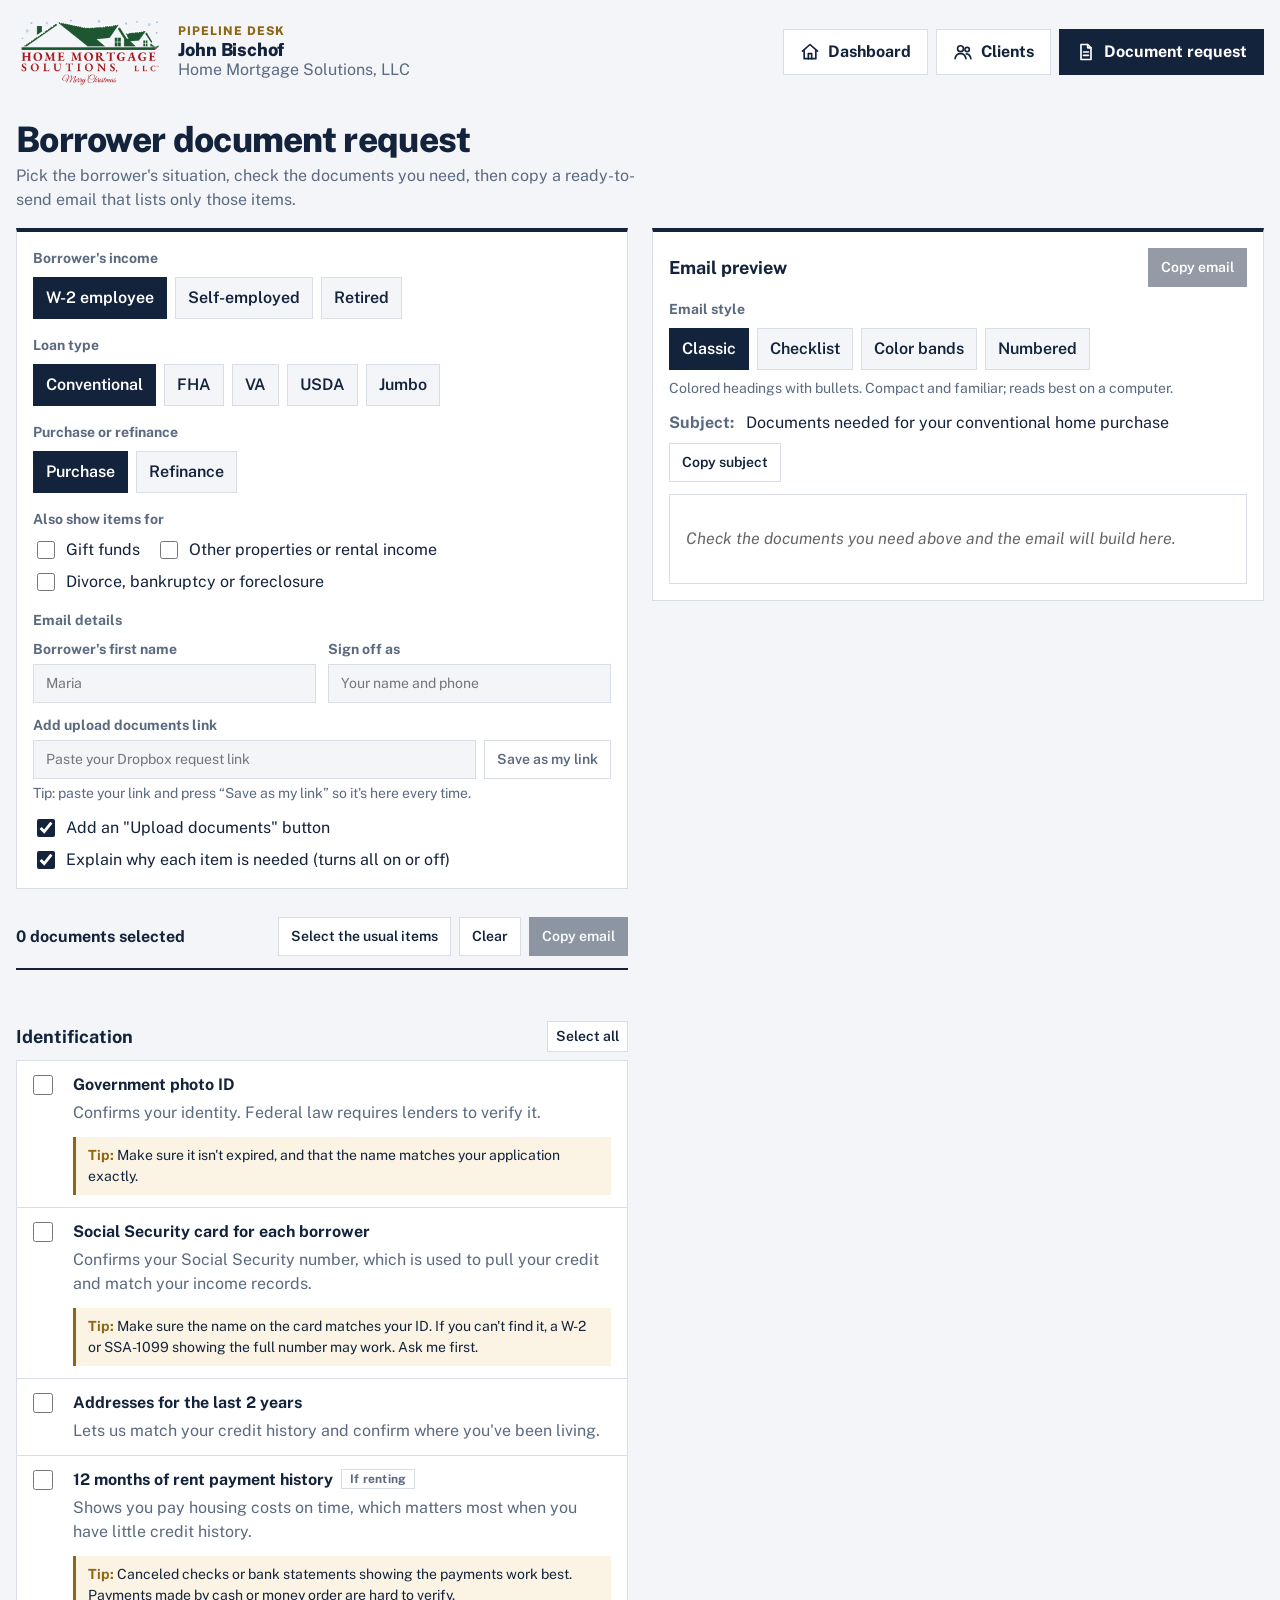
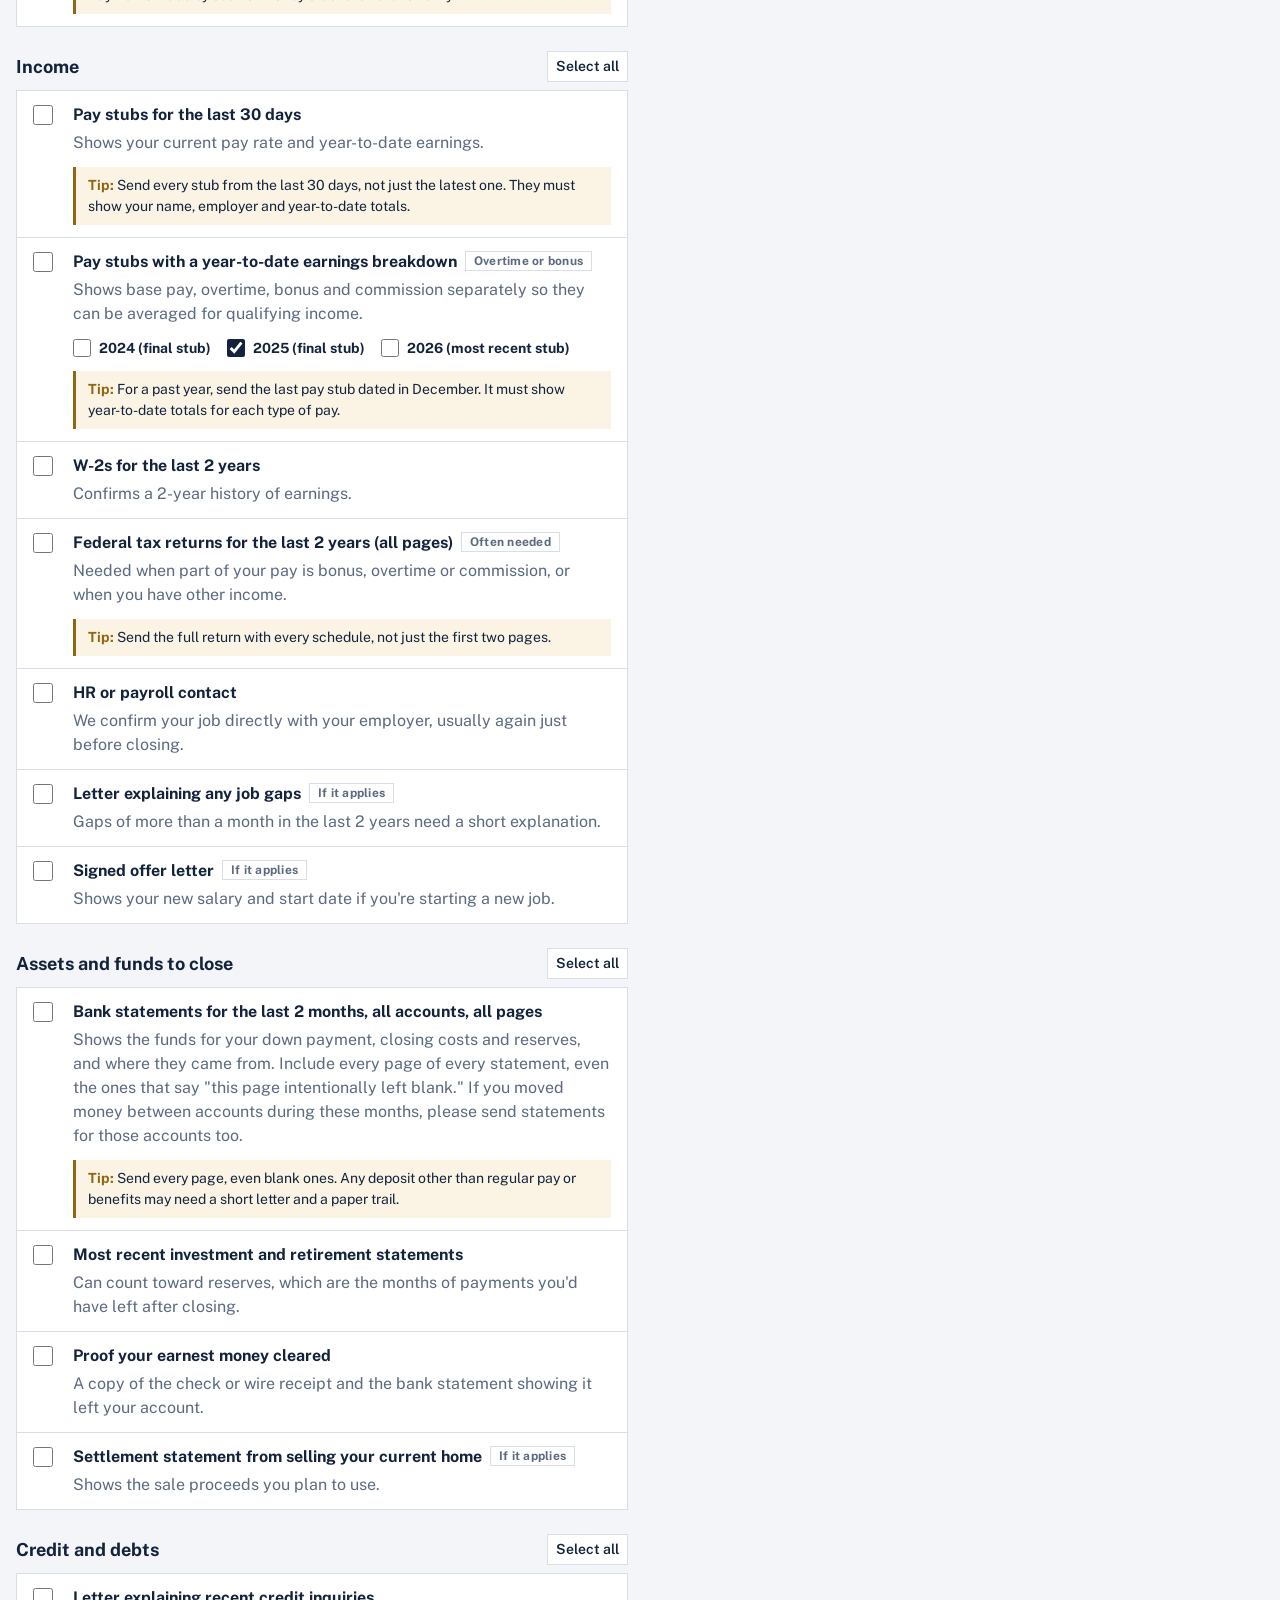
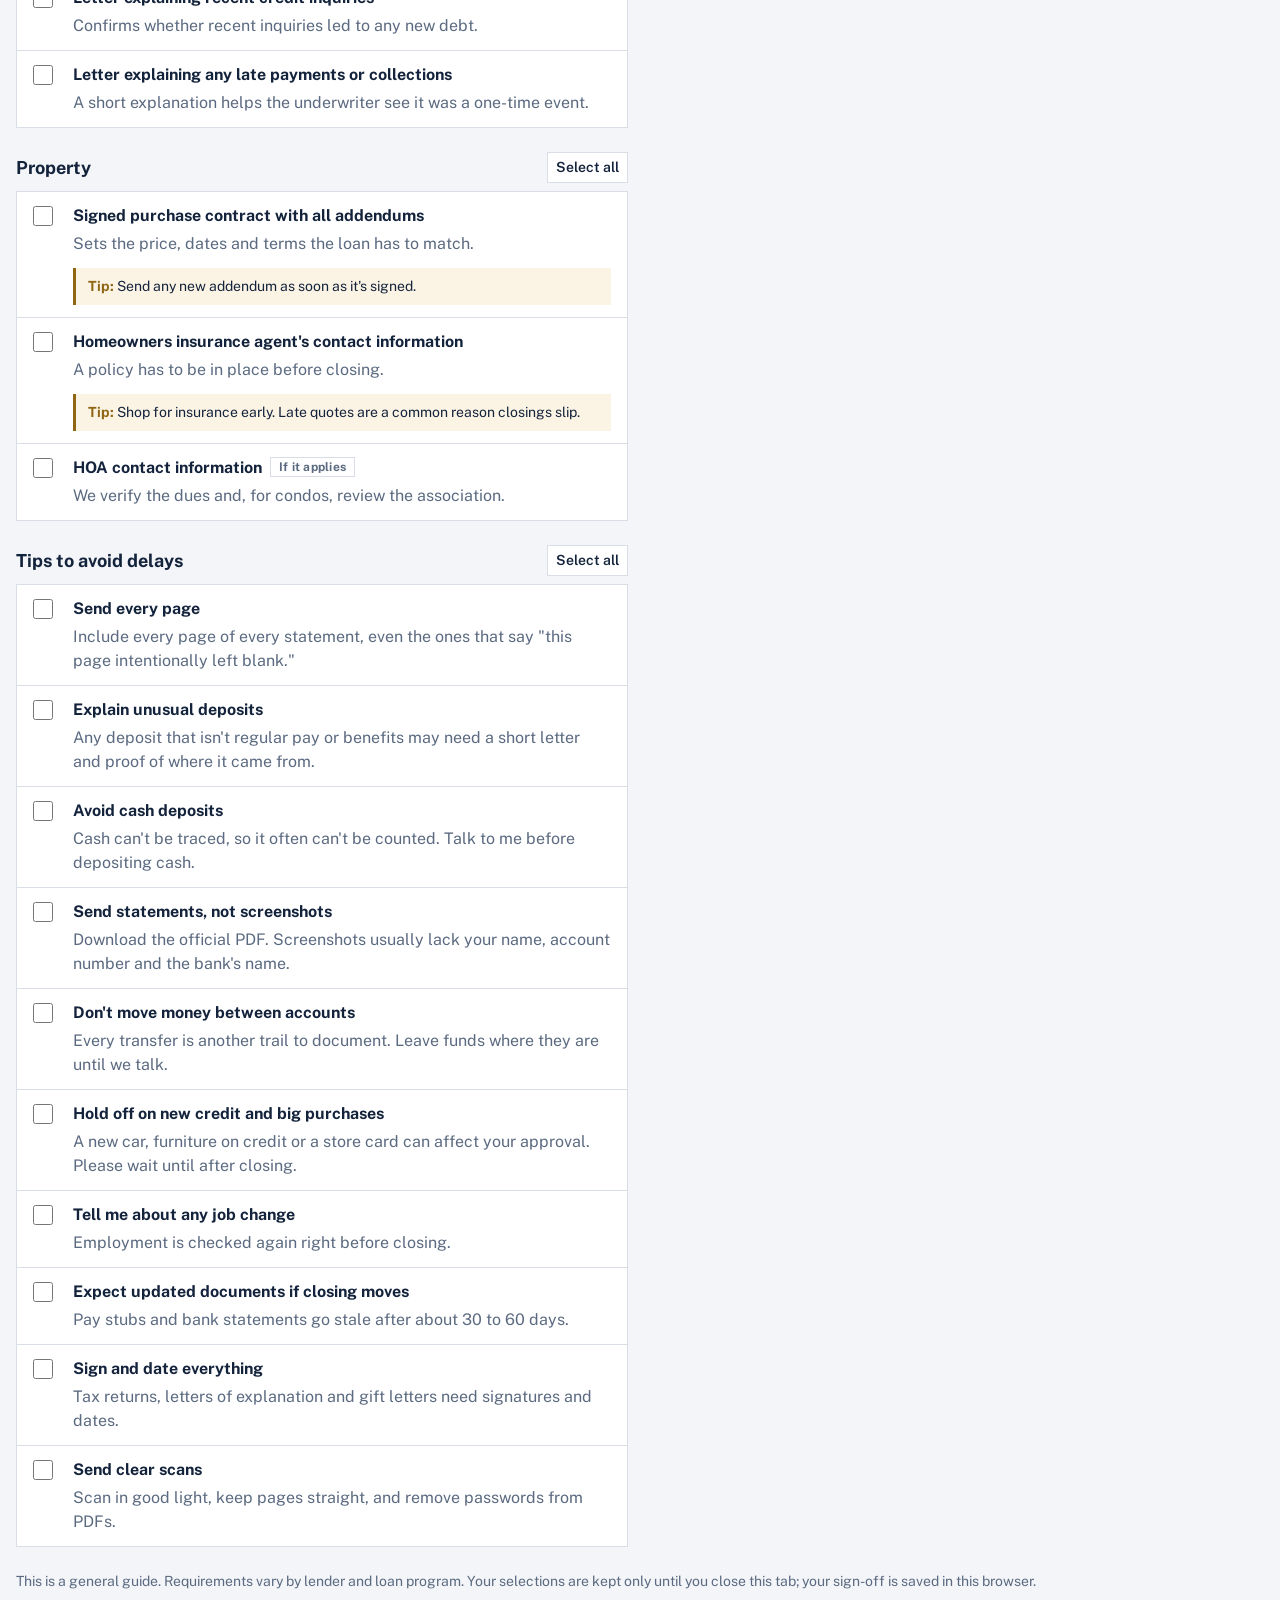
==== commit 5a7e2a20: "Emails without pictures, on a white background - The Upload documents button and the progress bar in" ====
--- a/checklist.html
+++ b/checklist.html
@@ -401,11 +401,8 @@
     const intro=`Thanks for starting your ${loan} ${what} with me! To keep your loan moving, please send the ${n===1?"item":"items"} below. Clear photos or PDFs are fine, and you're welcome to send them as you gather them.`;
     const upOn=$("optUp").checked, ulink=isLink($("ulink").value.trim())?$("ulink").value.trim():"", href=/^https?:\/\//i.test(ulink)?ulink:(ulink?"https://"+ulink:"");
     const upText="Click the button below to upload your documents securely.";
-    // The button is one picture, so the whole thing is clickable in every email program (classic Outlook included).
-    // If pictures are blocked, the words UPLOAD DOCUMENTS show instead and are still the link.
-    const IMG=new URL("upload-button-v2.png",location.href.startsWith("http")&&location.hostname.endsWith("github.io")?location.href:"https://jfb315-dotcom.github.io/").href;
-    const upButton=h=>(h?`<a href="${esc(h)}" style="display:inline-block">`:"")+
-      `<img src="${IMG}" width="300" height="56" alt="UPLOAD DOCUMENTS" style="display:block;border:0;width:100%;max-width:300px;height:auto;font-family:Calibri,Arial,sans-serif;font-size:16pt;font-weight:bold;color:#1F4E79">`+(h?`</a>`:"");
+    // A colored table cell rather than a picture: Outlook attaches pasted pictures, and replies without attachments then lose them.
+    const upButton=h=>`<table role="presentation" cellpadding="0" cellspacing="0" border="0" style="border-collapse:collapse"><tr><td bgcolor="#1F4E79" style="background:#1F4E79;padding:12px 28px">${h?`<a href="${esc(h)}" style="color:#FFFFFF;text-decoration:none">`:""}<font color="#FFFFFF" face="Calibri, Arial, sans-serif" style="color:#FFFFFF;font-size:13pt"><b>UPLOAD DOCUMENTS</b></font>${h?"</a>":""}</td></tr></table>`;
     const outro="If anything is unclear or doesn't apply to you, just let me know. I'm happy to help.";
     const style=$("estyle").querySelector("input:checked")?.value||"classic";
     const stacked=style==="checklist"||style==="banded";   // explanation on its own line: easiest to read on a phone
@@ -445,7 +442,9 @@
       (tips?`<p style="margin:0;font-size:10pt;line-height:10pt">&nbsp;</p><table role="presentation" width="100%" cellpadding="0" cellspacing="0" border="0" style="border-collapse:collapse"><tr><td bgcolor="#F3F4F6" style="background:#F3F4F6;border-left:4px solid #B4412F;padding:8px 12px;font-family:Calibri,Arial,Helvetica,sans-serif;font-size:9.5pt;line-height:1.35;color:#444444">`+
         `<b style="color:#B4412F;font-size:10pt">Quick tips to avoid delays</b><br>`+tips.items.map(i=>`&#8226;&nbsp;${esc(i.short)}`).join("<br>")+`</td></tr></table>`:"")+
       `<p style="margin:16px 0 10px 0">${esc(outro)}</p><p style="margin:0">Thank you,<br>${esc(me||"[Your name]")}</p></div>`;
-    return {subject,text:T.join("\n"),html:H,n,total:cats.reduce((a,c)=>a+c.items.length,0),preview:H};
+    // A white table behind the whole email, so phone mail apps in dark mode darken it as one piece.
+    const W=`<table role="presentation" width="100%" cellpadding="0" cellspacing="0" border="0" bgcolor="#FFFFFF" style="border-collapse:collapse;background:#FFFFFF"><tr><td bgcolor="#FFFFFF" style="background:#FFFFFF;color:#222222">${H}</td></tr></table>`;
+    return {subject,text:T.join("\n"),html:W,n,total:cats.reduce((a,c)=>a+c.items.length,0),preview:W};
   }
 
   const SDESC={
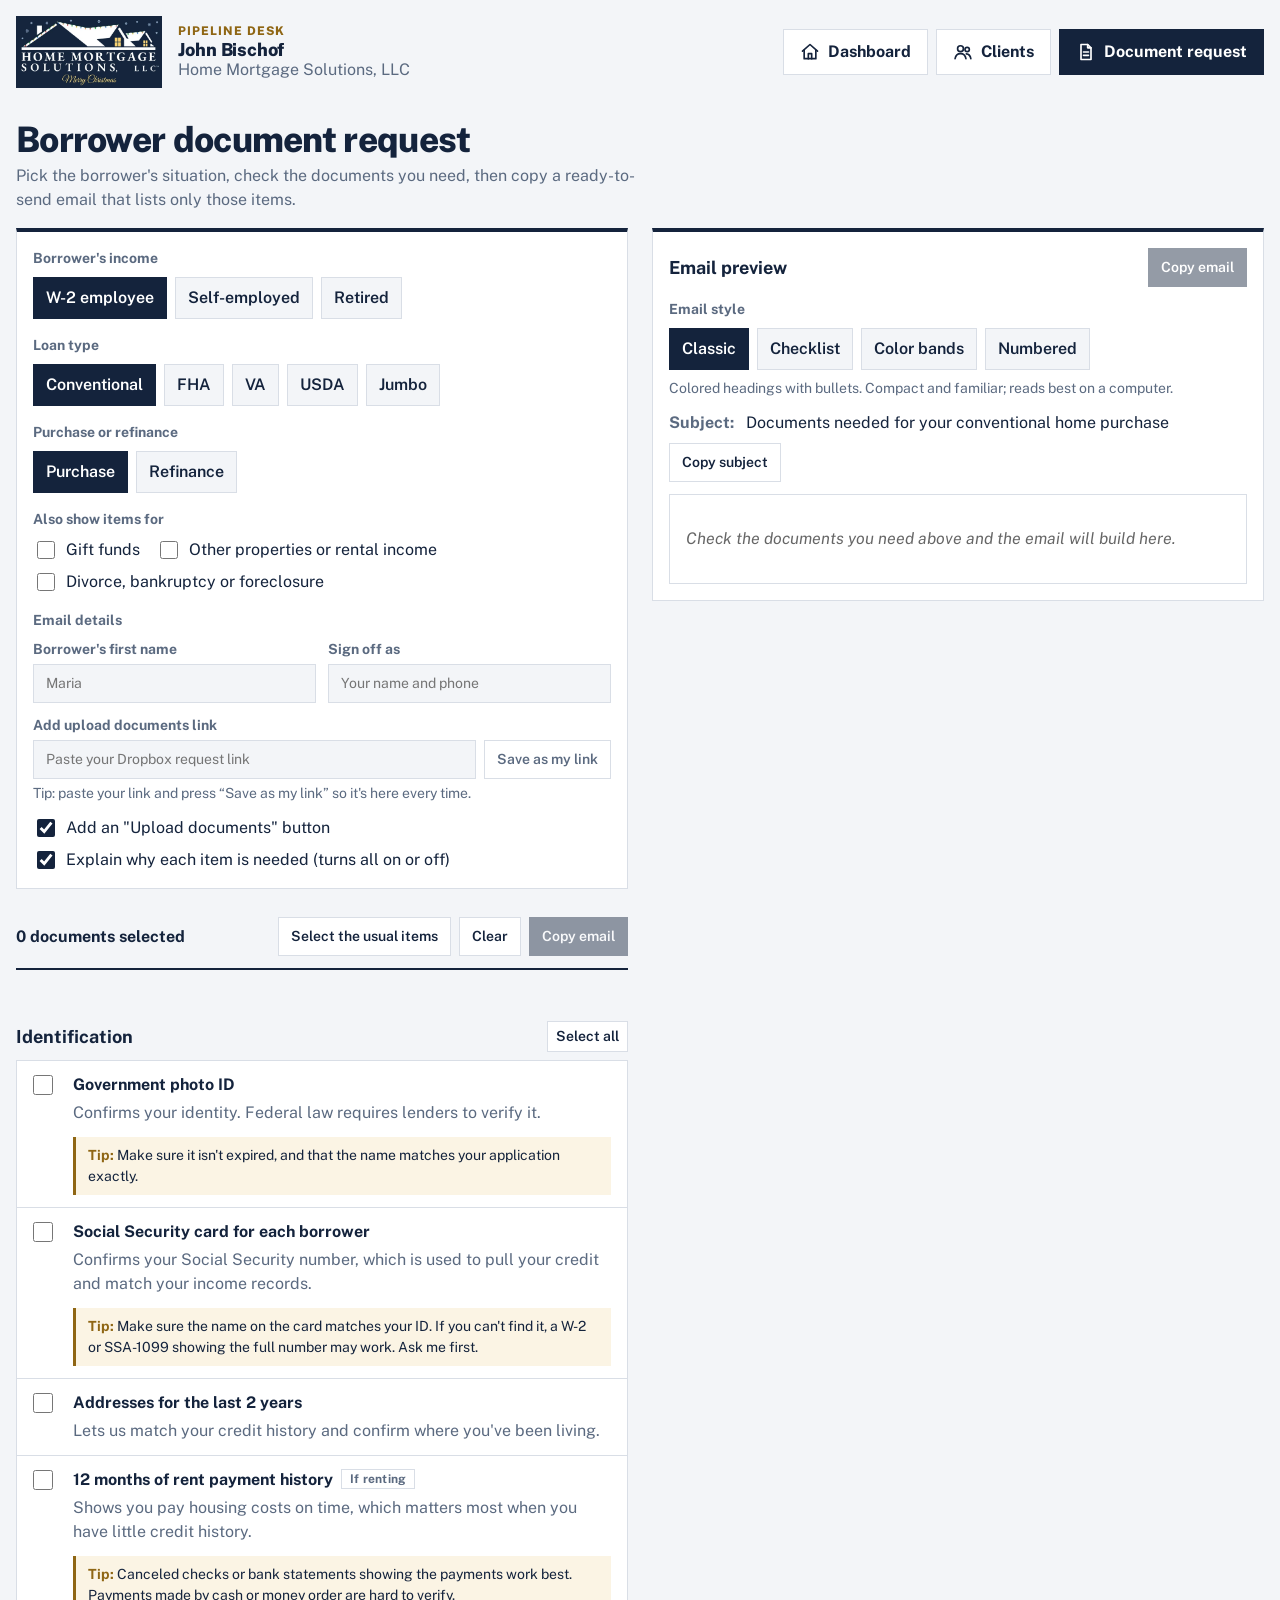
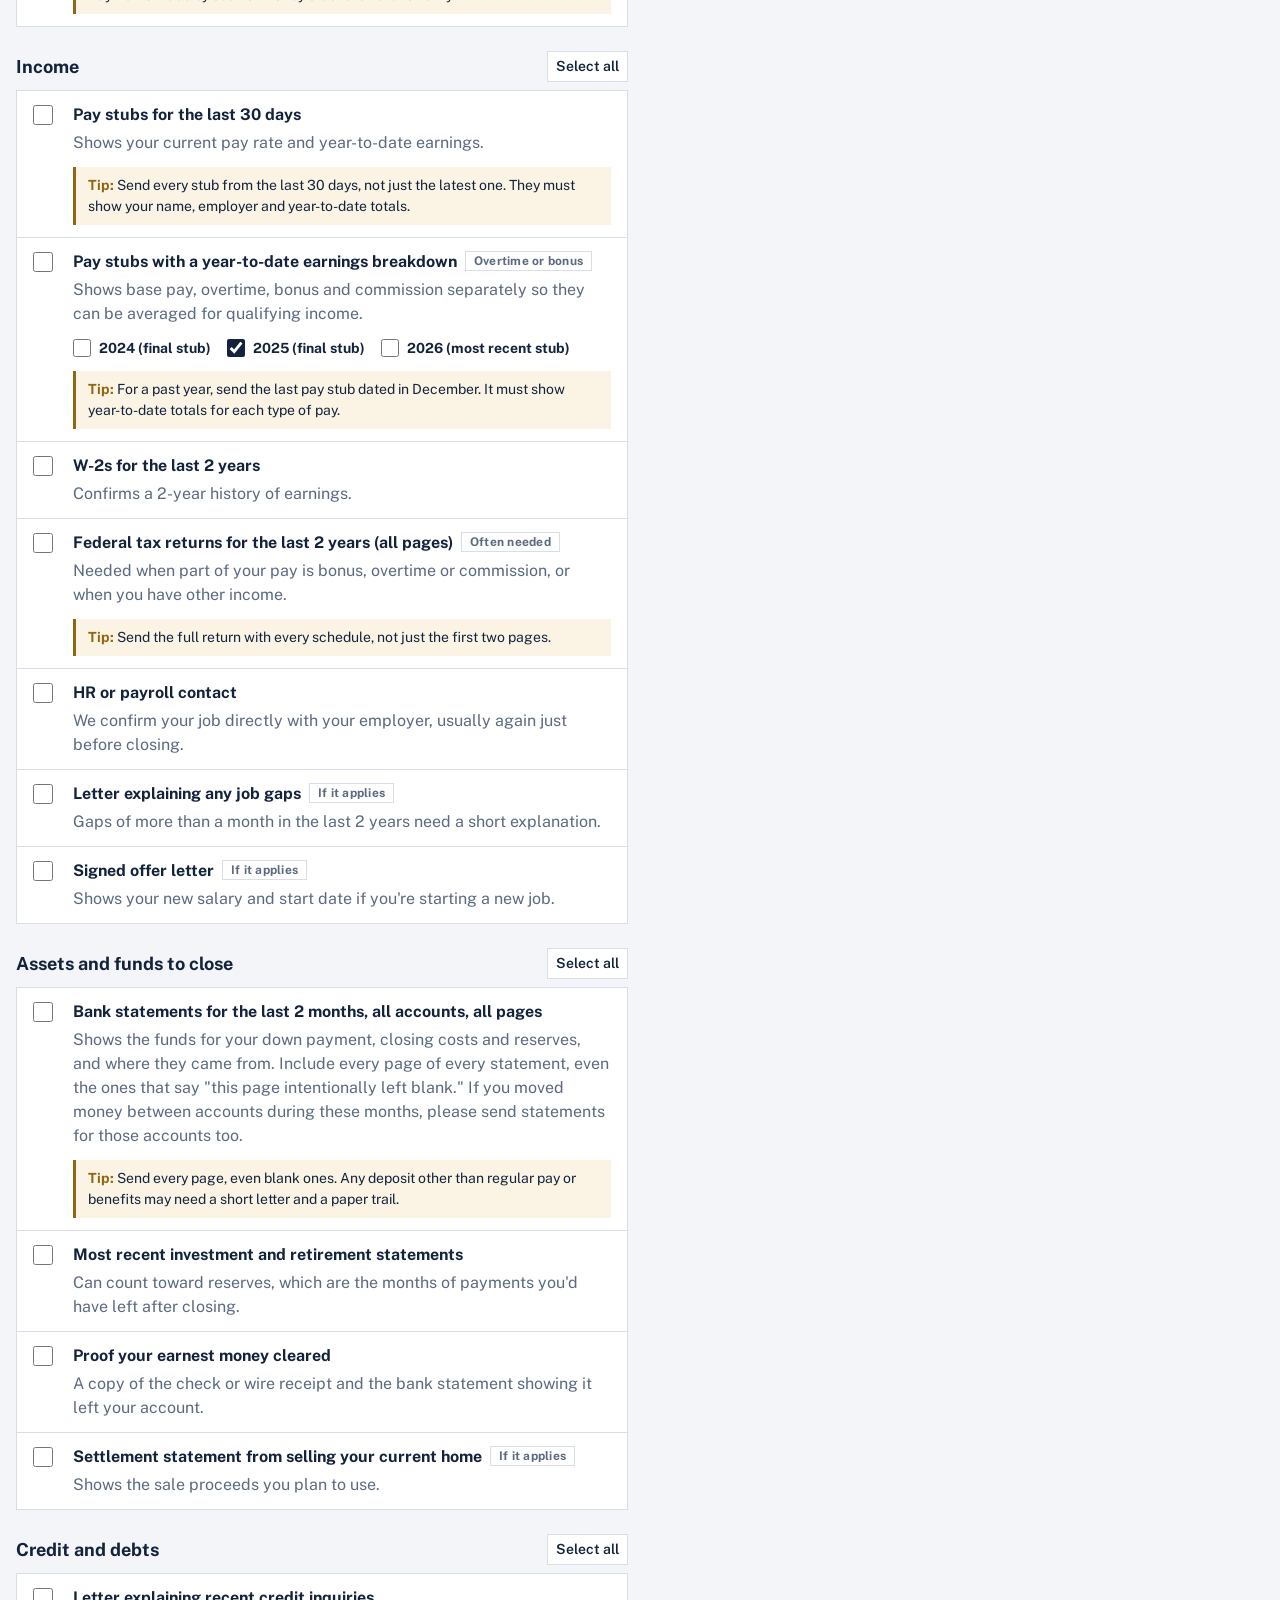
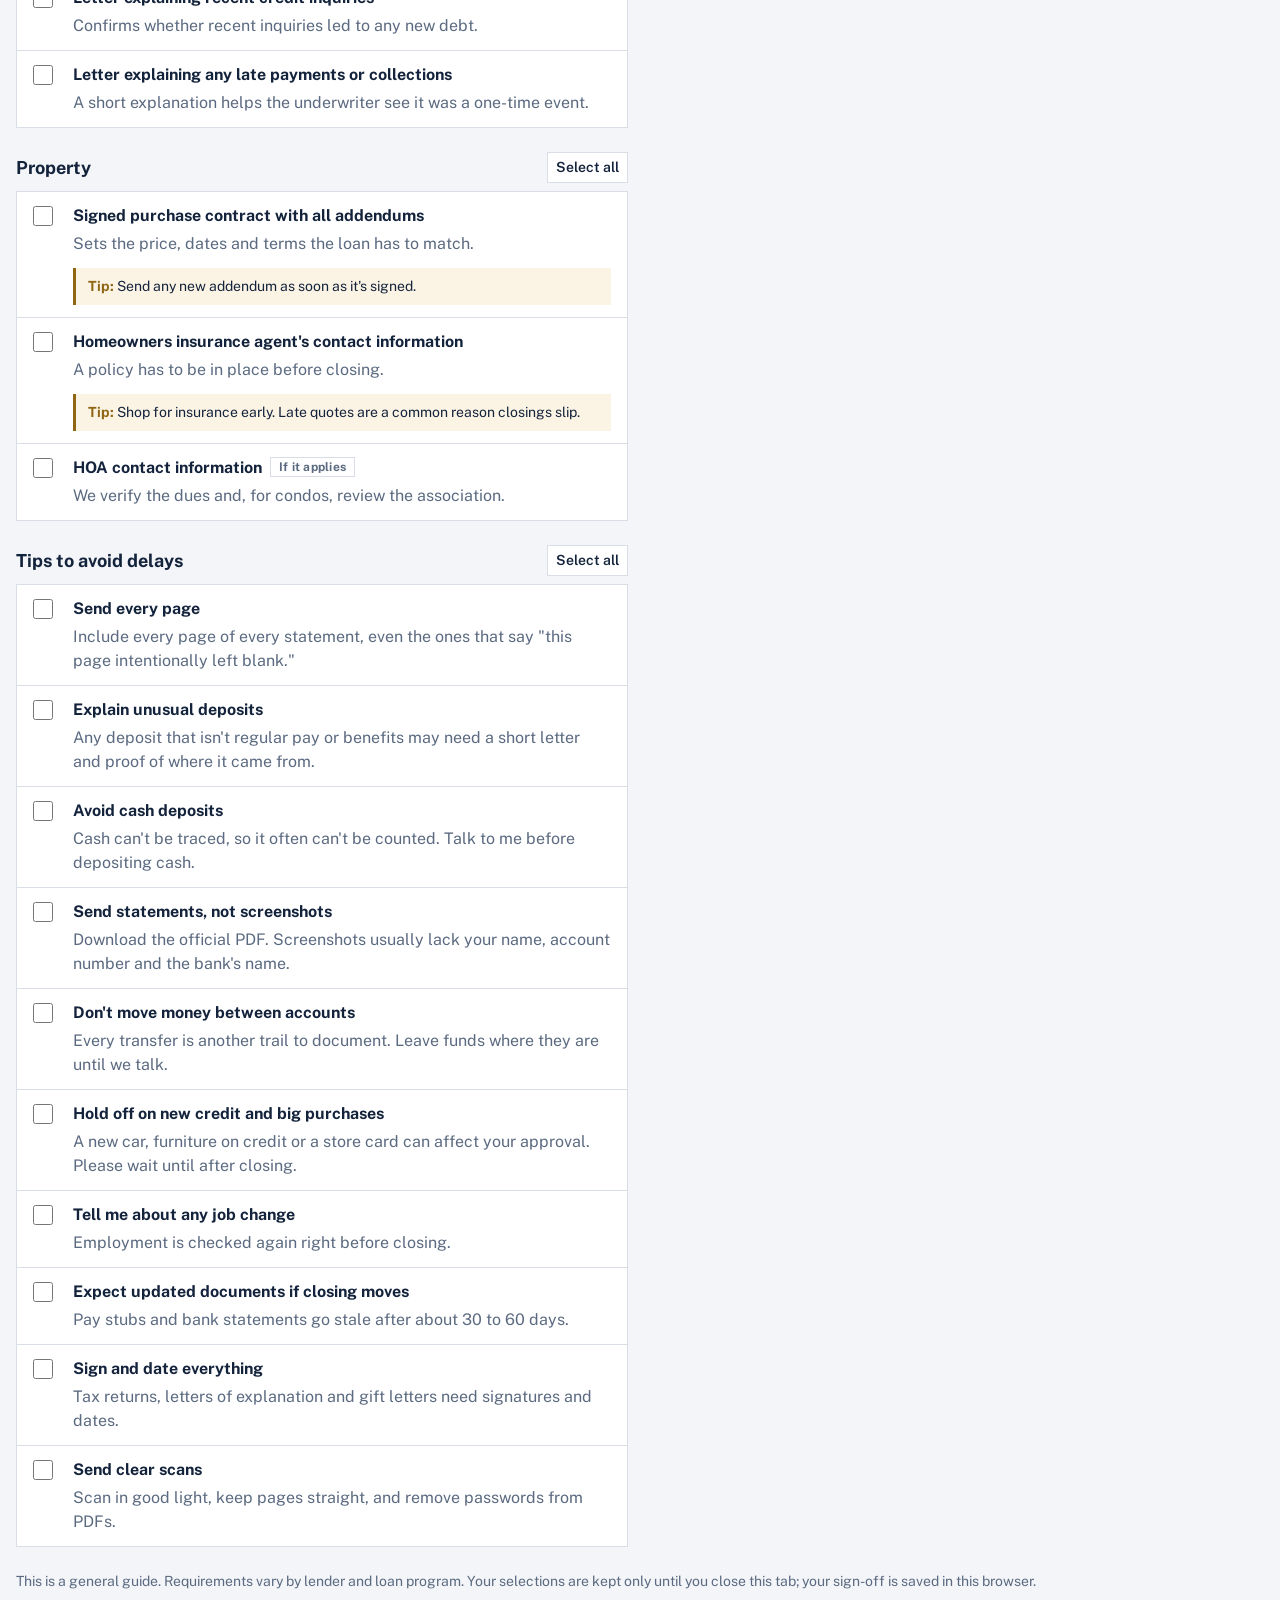
==== commit e35de76a: "Emails readable when replying in dark mode - Regular email text no longer carries its own color or w" ====
--- a/checklist.html
+++ b/checklist.html
@@ -407,7 +407,7 @@
     const style=$("estyle").querySelector("input:checked")?.value||"classic";
     const stacked=style==="checklist"||style==="banded";   // explanation on its own line: easiest to read on a phone
     // Every section heading uses the upload button's blue; only the tips box is red.
-    const colOf=c=>"#1F4E79";
+    const colOf=c=>"#2E75B6"; // a mid blue that reads on white and on a dark-mode screen
     let num=0;
     const mark=(tipsSec)=>tipsSec?"•":style==="numbered"?`${++num}.`:style==="classic"?"•":"☐";
     // Plain text
@@ -422,7 +422,7 @@
     if(tips){T.push("Quick tips to avoid delays:");tips.items.forEach(i=>T.push(`• ${i.short}`));T.push("");}
     T.push(outro,"","Thank you,",me||"[Your name]");
     // HTML with inline styles and tables only, so it looks the same pasted into Outlook or Gmail and read on a phone
-    const F="font-family:Calibri,Arial,Helvetica,sans-serif;font-size:11pt;line-height:1.4;color:#222222";
+    const F="font-family:Calibri,Arial,Helvetica,sans-serif;font-size:11pt;line-height:1.4";
     const gap=`<p style="margin:0;font-size:8pt;line-height:8pt">&nbsp;</p>`;
     const head=(t,col)=>style==="banded"
       ? gap+`<table role="presentation" width="100%" cellpadding="0" cellspacing="0" border="0" style="border-collapse:collapse"><tr><td bgcolor="${col}" style="background:${col};padding:6px 10px;${F};color:#FFFFFF;font-size:12pt;font-weight:bold">${esc(t)}</td></tr></table>`+`<p style="margin:0;font-size:5pt;line-height:5pt">&nbsp;</p>`
@@ -430,20 +430,20 @@
     // Each item is a table row (marker cell + text cell): Outlook ignores indents but always respects tables.
     const ul=rows=>`<table role="presentation" width="100%" cellpadding="0" cellspacing="0" border="0" style="border-collapse:collapse">${rows}</table>`;
     const row=(m,col,body)=>`<tr><td width="30" valign="top" style="width:30px;padding:0 0 8px 8px;${F};color:${col};${m==="☐"?"font-size:13pt;line-height:1.1;":""}${/\d/.test(m)?"font-weight:bold;":""}">${m}</td><td valign="top" style="padding:0 0 8px 0;${F}">${body}</td></tr>`;
-    const body=i=>`<b>${esc(nm(i))}</b>`+(whyFor(i)?(stacked?`<br><span style="color:#555555;font-size:10.5pt">${esc(i.why)}</span>`:` – ${esc(i.why)}`):"")+
+    const body=i=>`<b>${esc(nm(i))}</b>`+(whyFor(i)?(stacked?`<br><span style="color:#6E7681;font-size:10.5pt">${esc(i.why)}</span>`:` – ${esc(i.why)}`):"")+
       (tip(i)?`<br><i style="color:#8A6116;font-size:10pt">Tip: ${esc(i.tip)}</i>`:"");
     num=0;
     const H=`<div style="${F}"><p style="margin:0 0 10px 0">Hi ${esc(name||"there")},</p><p style="margin:0 0 10px 0">${esc(intro)}</p>`+
       (upOn?`<p style="margin:0 0 8px 0">${esc(upText)}</p>`+
         upButton(href)+`<p style="margin:0;font-size:8pt;line-height:8pt">&nbsp;</p>`:"")+
       (style==="numbered"?`<p style="margin:0 0 10px 0">When you reply, you can refer to items by number.</p>`:"")+
-      docs.map(c=>{const col=colOf(c);return head(c.name,col)+ul(c.items.map(i=>row(mark(false),style==="numbered"?"#1F4E79":col,body(i))).join(""));}).join("")+
+      docs.map(c=>{const col=colOf(c);return head(c.name,col)+ul(c.items.map(i=>row(mark(false),style==="numbered"?"#2E75B6":col,body(i))).join(""));}).join("")+
       // Tips: one compact gray box with a short line per tip, so it doesn't take over the email
-      (tips?`<p style="margin:0;font-size:10pt;line-height:10pt">&nbsp;</p><table role="presentation" width="100%" cellpadding="0" cellspacing="0" border="0" style="border-collapse:collapse"><tr><td bgcolor="#F3F4F6" style="background:#F3F4F6;border-left:4px solid #B4412F;padding:8px 12px;font-family:Calibri,Arial,Helvetica,sans-serif;font-size:9.5pt;line-height:1.35;color:#444444">`+
+      (tips?`<p style="margin:0;font-size:10pt;line-height:10pt">&nbsp;</p><table role="presentation" width="100%" cellpadding="0" cellspacing="0" border="0" style="border-collapse:collapse"><tr><td bgcolor="#F3F4F6" style="background:#F3F4F6;border-left:4px solid #B4412F;padding:8px 12px;font-family:Calibri,Arial,Helvetica,sans-serif;font-size:9.5pt;line-height:1.35;color:#333333">`+
         `<b style="color:#B4412F;font-size:10pt">Quick tips to avoid delays</b><br>`+tips.items.map(i=>`&#8226;&nbsp;${esc(i.short)}`).join("<br>")+`</td></tr></table>`:"")+
       `<p style="margin:16px 0 10px 0">${esc(outro)}</p><p style="margin:0">Thank you,<br>${esc(me||"[Your name]")}</p></div>`;
-    // A white table behind the whole email, so phone mail apps in dark mode darken it as one piece.
-    const W=`<table role="presentation" width="100%" cellpadding="0" cellspacing="0" border="0" bgcolor="#FFFFFF" style="border-collapse:collapse;background:#FFFFFF"><tr><td bgcolor="#FFFFFF" style="background:#FFFFFF;color:#222222">${H}</td></tr></table>`;
+    // No color or background on the body text: dark mode (reading and replying) then shows it light on dark.
+    const W=H;
     return {subject,text:T.join("\n"),html:W,n,total:cats.reduce((a,c)=>a+c.items.length,0),preview:W};
   }
 
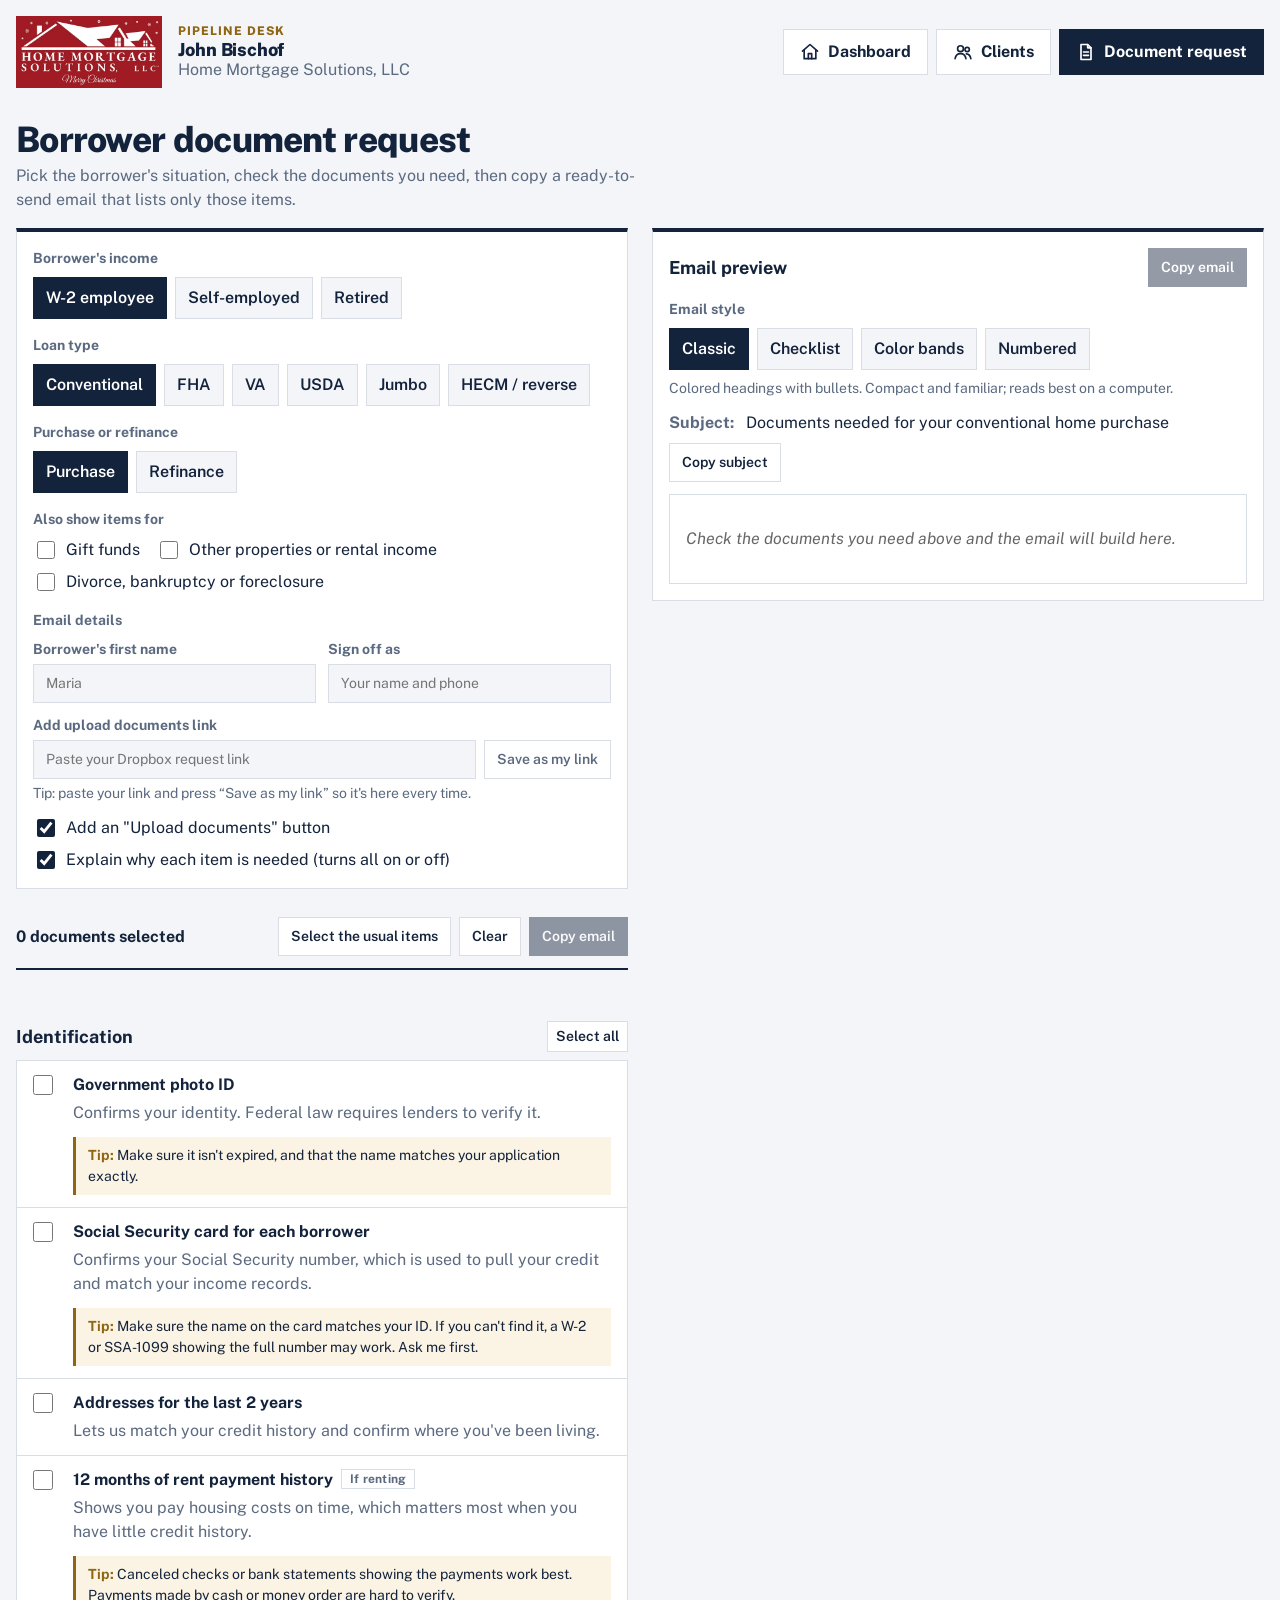
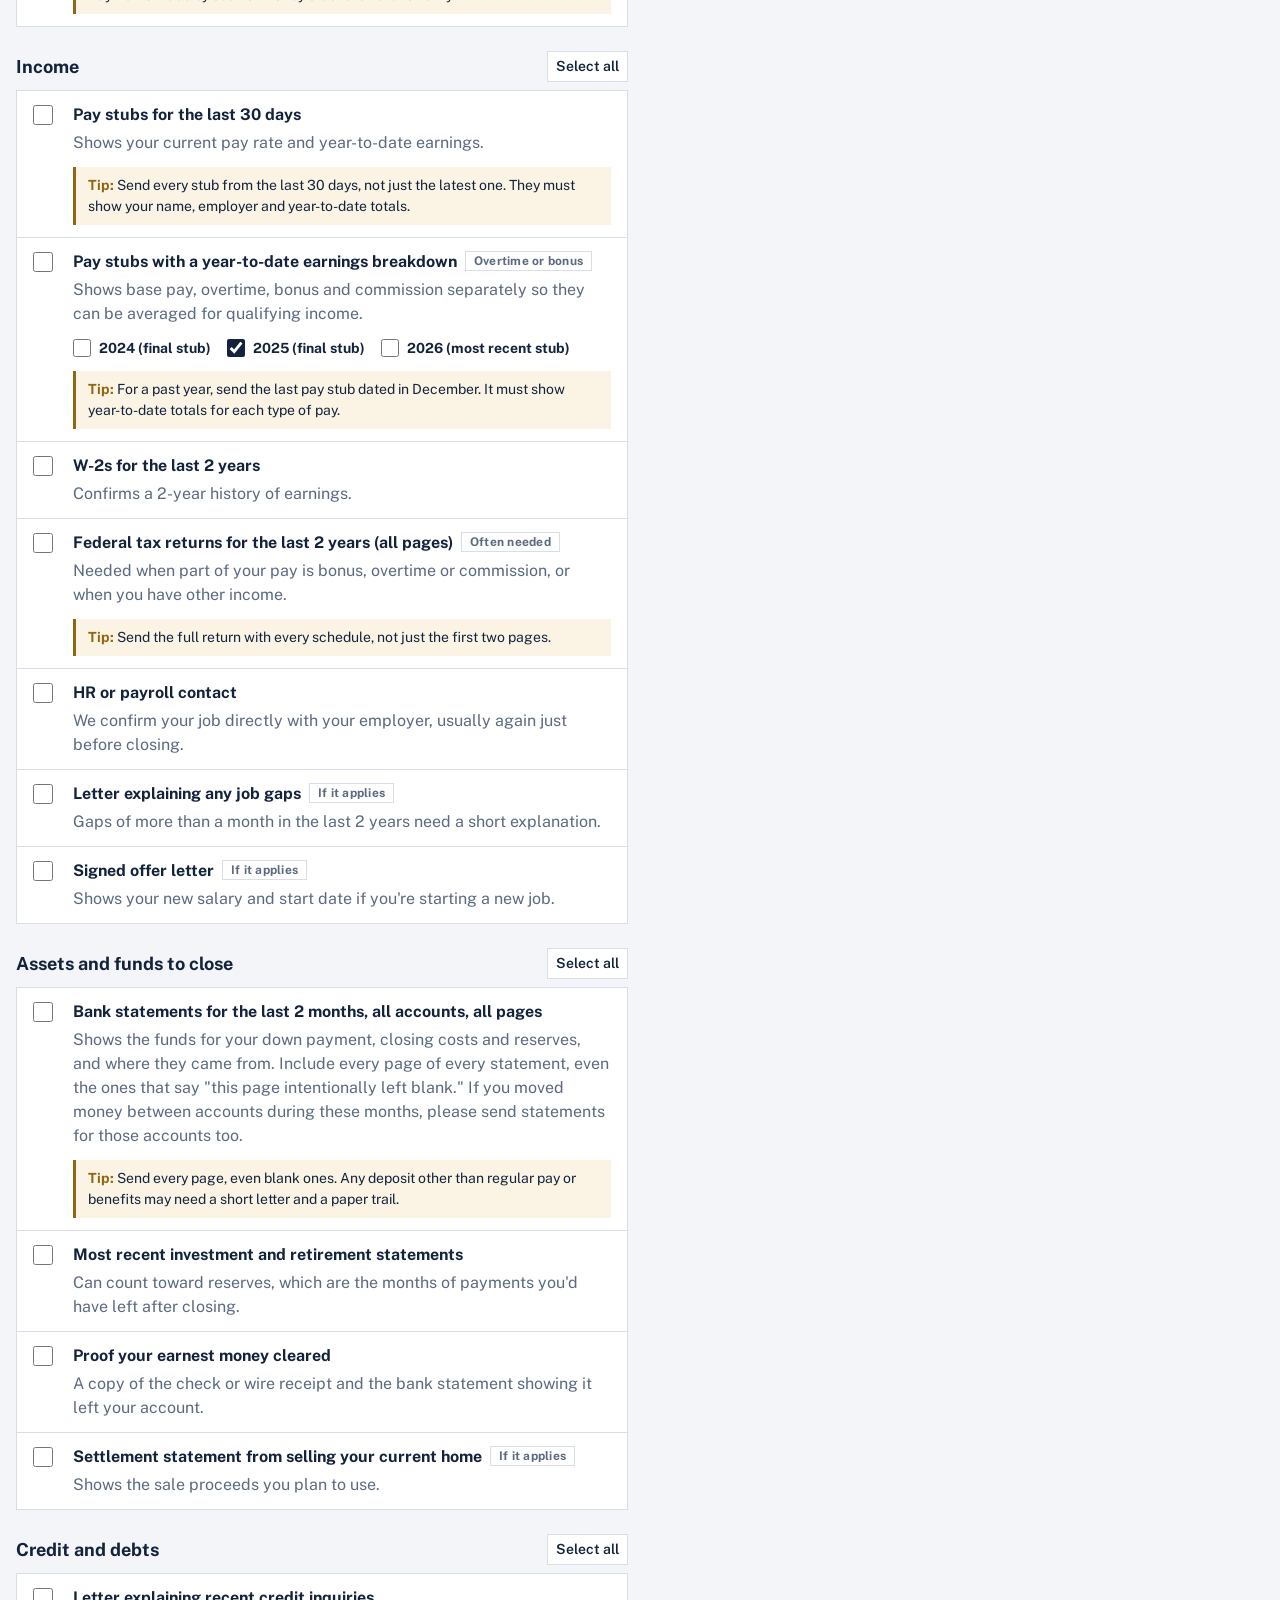
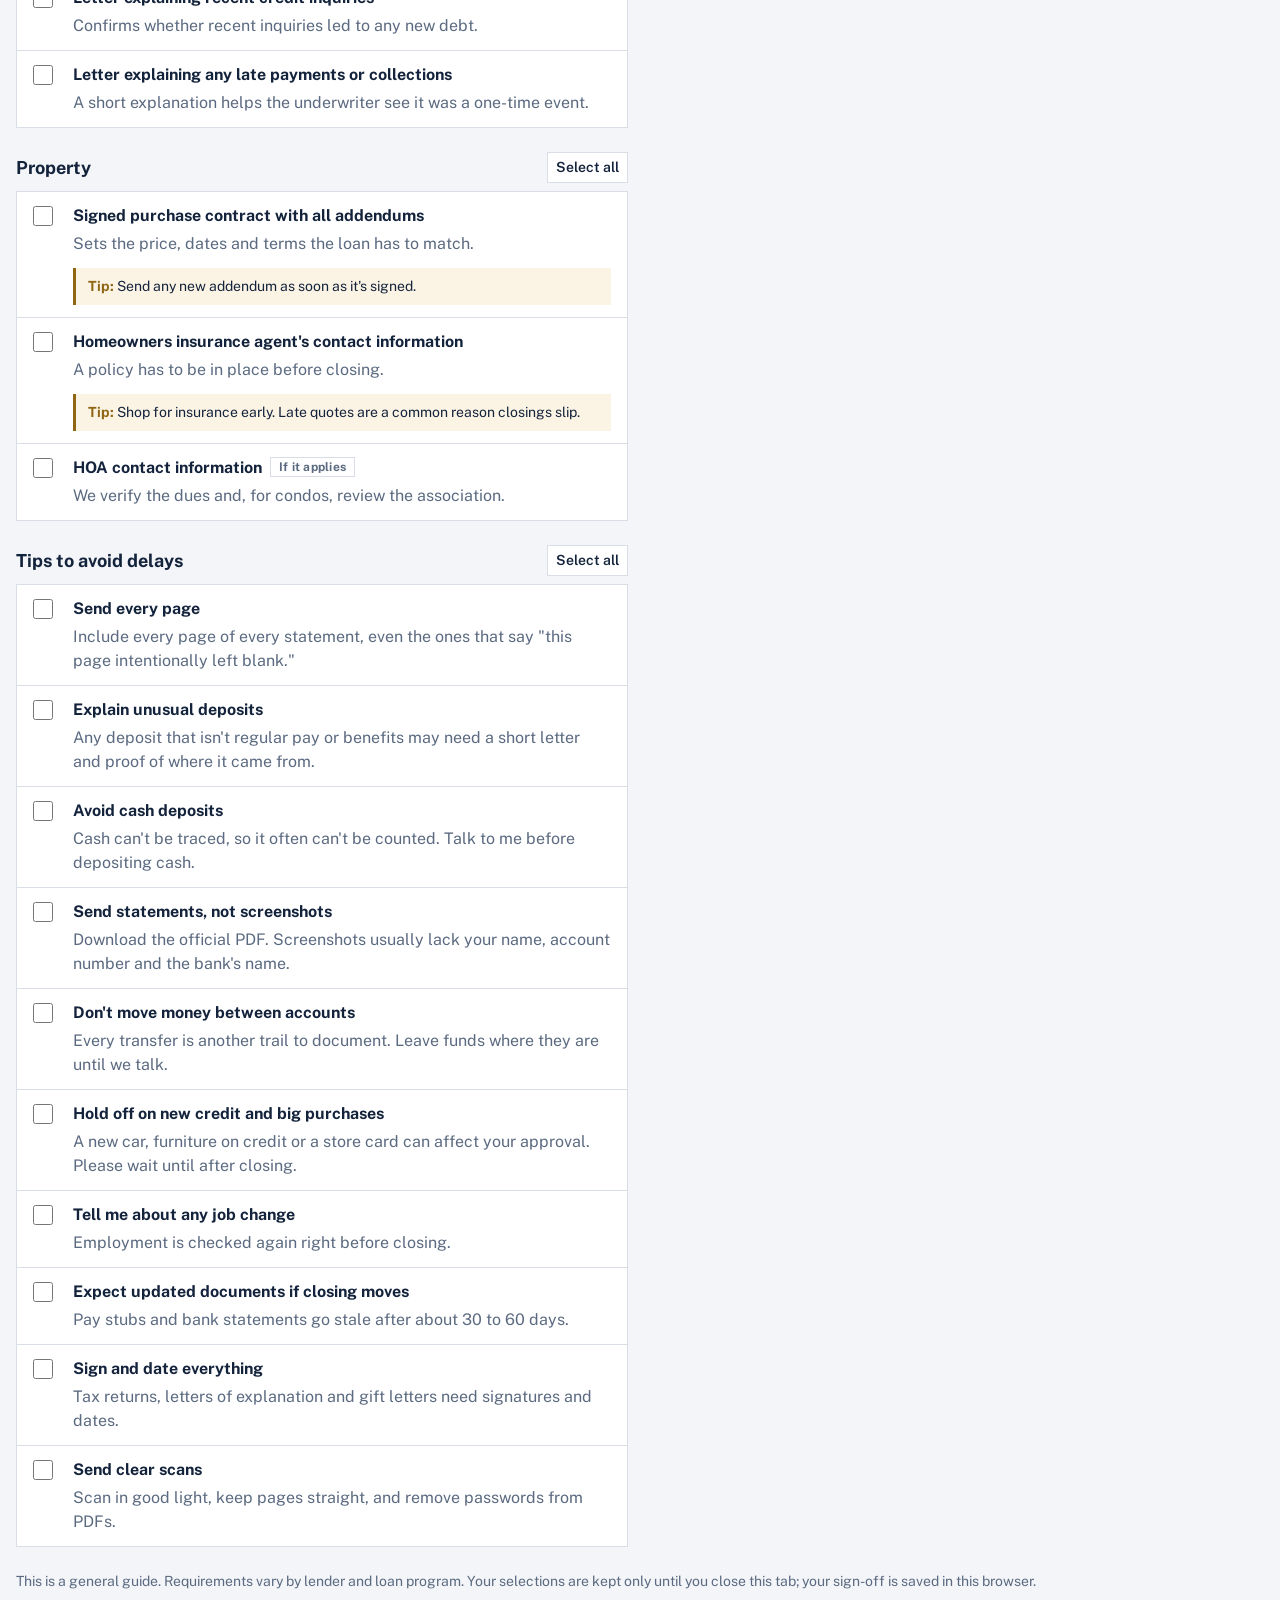
==== commit baf8b192: "Add refinance and HECM / reverse mortgage support - New loan type "HECM / reverse mortgage" on the c" ====
--- a/checklist.html
+++ b/checklist.html
@@ -137,6 +137,7 @@
         <label><input type="radio" name="loan" value="va"><span>VA</span></label>
         <label><input type="radio" name="loan" value="usda"><span>USDA</span></label>
         <label><input type="radio" name="loan" value="jumbo"><span>Jumbo</span></label>
+        <label><input type="radio" name="loan" value="hecm"><span>HECM / reverse</span></label>
       </div>
     </fieldset>
     <fieldset>
@@ -211,7 +212,7 @@
 
 <script>
 (function(){
-  const LOANS={conv:"conventional",fha:"FHA",va:"VA",usda:"USDA",jumbo:"jumbo"};
+  const LOANS={conv:"conventional",fha:"FHA",va:"VA",usda:"USDA",jumbo:"jumbo",hecm:"HECM reverse mortgage"};
 
   // Each item: id, name, why (one line), tip, show(state), tag, usual (picked by "Select the usual items")
   const CATS=[
@@ -297,7 +298,14 @@
       {id:"usda2",name:"Child care cost records",why:"Some expenses can be subtracted from household income for the USDA limit.",show:s=>s.loan==="usda",tag:"USDA, if it applies"},
       {id:"j1",usual:1,name:"Full tax returns for the last 2 years",why:"Jumbo lenders review every income source and deduction, even for W-2 employees.",show:s=>s.loan==="jumbo"&&s.who==="w2",tag:"Jumbo"},
       {id:"j2",usual:1,name:"Statements for every account you'll use for reserves",why:"Jumbo loans often require 6 to 12 months of payments in reserve after closing.",show:s=>s.loan==="jumbo",tag:"Jumbo",
-        tip:"Send 2 to 3 months, all pages, including retirement and brokerage accounts."}
+        tip:"Send 2 to 3 months, all pages, including retirement and brokerage accounts."},
+      {id:"hecm1",usual:1,name:"HECM counseling certificate, signed by every borrower",why:"Every borrower has to finish counseling with a HUD-approved counselor before the loan can move forward.",show:s=>s.loan==="hecm",tag:"HECM"},
+      {id:"hecm2",usual:1,name:"Proof of age for each borrower",why:"Every borrower on a reverse mortgage must be at least 62. A driver's license or birth certificate showing your date of birth works.",show:s=>s.loan==="hecm",tag:"HECM"},
+      {id:"hecm3",usual:1,name:"Property tax bills and proof they were paid for the last 2 years",why:"A reverse mortgage requires taxes to stay current, so the lender reviews your payment history.",show:s=>s.loan==="hecm",tag:"HECM"},
+      {id:"hecm4",usual:1,name:"Nearest relative's contact information",why:"Required for a reverse mortgage: someone who doesn't live with you. Send their name, address, phone number, relationship to you and email address.",show:s=>s.loan==="hecm",tag:"HECM"},
+      {id:"hecm5",name:"Non-borrowing spouse's ID and date of birth",why:"A spouse who isn't on the loan still has to be listed, and their age affects the loan amount.",show:s=>s.loan==="hecm",tag:"HECM, if it applies"},
+      {id:"hecm6",name:"Trust documents, if your home is held in a trust",why:"The lender reviews the trust to confirm it allows the reverse mortgage.",show:s=>s.loan==="hecm",tag:"HECM, if it applies"},
+      {id:"hecm7",name:"Power of attorney, if someone will sign for a borrower",why:"The lender has to approve the power of attorney before closing.",show:s=>s.loan==="hecm",tag:"HECM, if it applies"}
     ]},
     {name:"Tips to avoid delays", tips:true, items:[
       {id:"m1",short:"Send every page of every statement, even blank ones.",usual:1,name:"Send every page",why:"Include every page of every statement, even the ones that say \"this page intentionally left blank.\""},
@@ -381,7 +389,7 @@
         <button class="tbtn" type="button" data-cat="${esc(c.name)}">${allOn?"Clear section":"Select all"}</button></div>
         <ul class="items">${c.items.map(i=>`<li class="item${sel[i.id]?" on":""}">
           <input type="checkbox" id="c-${i.id}" data-id="${i.id}"${sel[i.id]?" checked":""}>
-          <label for="c-${i.id}">${esc(i.name)}${i.tag?`<span class="tag${/FHA|VA|USDA|Jumbo/.test(i.tag)?" loan":""}">${esc(i.tag)}</span>`:""}</label>
+          <label for="c-${i.id}">${esc(i.name)}${i.tag?`<span class="tag${/FHA|VA|USDA|Jumbo|HECM/.test(i.tag)?" loan":""}">${esc(i.tag)}</span>`:""}</label>
           <p class="why">${esc(i.why)}</p>
           ${c.tips?"":`<label class="whyadd"><input type="checkbox" data-why="${i.id}"${whyFor(i)?" checked":""}> Add this explanation to the email</label>`}
           ${i.years?`<div class="yrs" role="group" aria-label="Years to request">${YEARS.map(y=>`<label><input type="checkbox" data-year="${y}"${yrs[y]?" checked":""}> ${y===Y?`${y} (most recent stub)`:`${y} (final stub)`}</label>`).join("")}</div>`:""}
@@ -396,9 +404,9 @@
     const tip=i=>i.tip&&tipOn[i.id];
     const name=$("bname").value.trim(), me=$("me").value.trim();
     const n=docs.reduce((a,c)=>a+c.items.length,0);
-    const loan=LOANS[s.loan], what=s.purpose==="buy"?"home purchase":"refinance";
-    const subject=`Documents needed for your ${loan} ${what}`;
-    const intro=`Thanks for starting your ${loan} ${what} with me! To keep your loan moving, please send the ${n===1?"item":"items"} below. Clear photos or PDFs are fine, and you're welcome to send them as you gather them.`;
+    const loan=LOANS[s.loan], what=s.loan==="hecm"?(s.purpose==="buy"?"for purchase":""):s.purpose==="buy"?"home purchase":"refinance";
+    const subject=`Documents needed for your ${[loan,what].filter(Boolean).join(" ")}`;
+    const intro=`Thanks for starting your ${[loan,what].filter(Boolean).join(" ")} with me! To keep your loan moving, please send the ${n===1?"item":"items"} below. Clear photos or PDFs are fine, and you're welcome to send them as you gather them.`;
     const upOn=$("optUp").checked, ulink=isLink($("ulink").value.trim())?$("ulink").value.trim():"", href=/^https?:\/\//i.test(ulink)?ulink:(ulink?"https://"+ulink:"");
     const upText="Click the button below to upload your documents securely.";
     // A colored table cell rather than a picture: Outlook attaches pasted pictures, and replies without attachments then lose them.
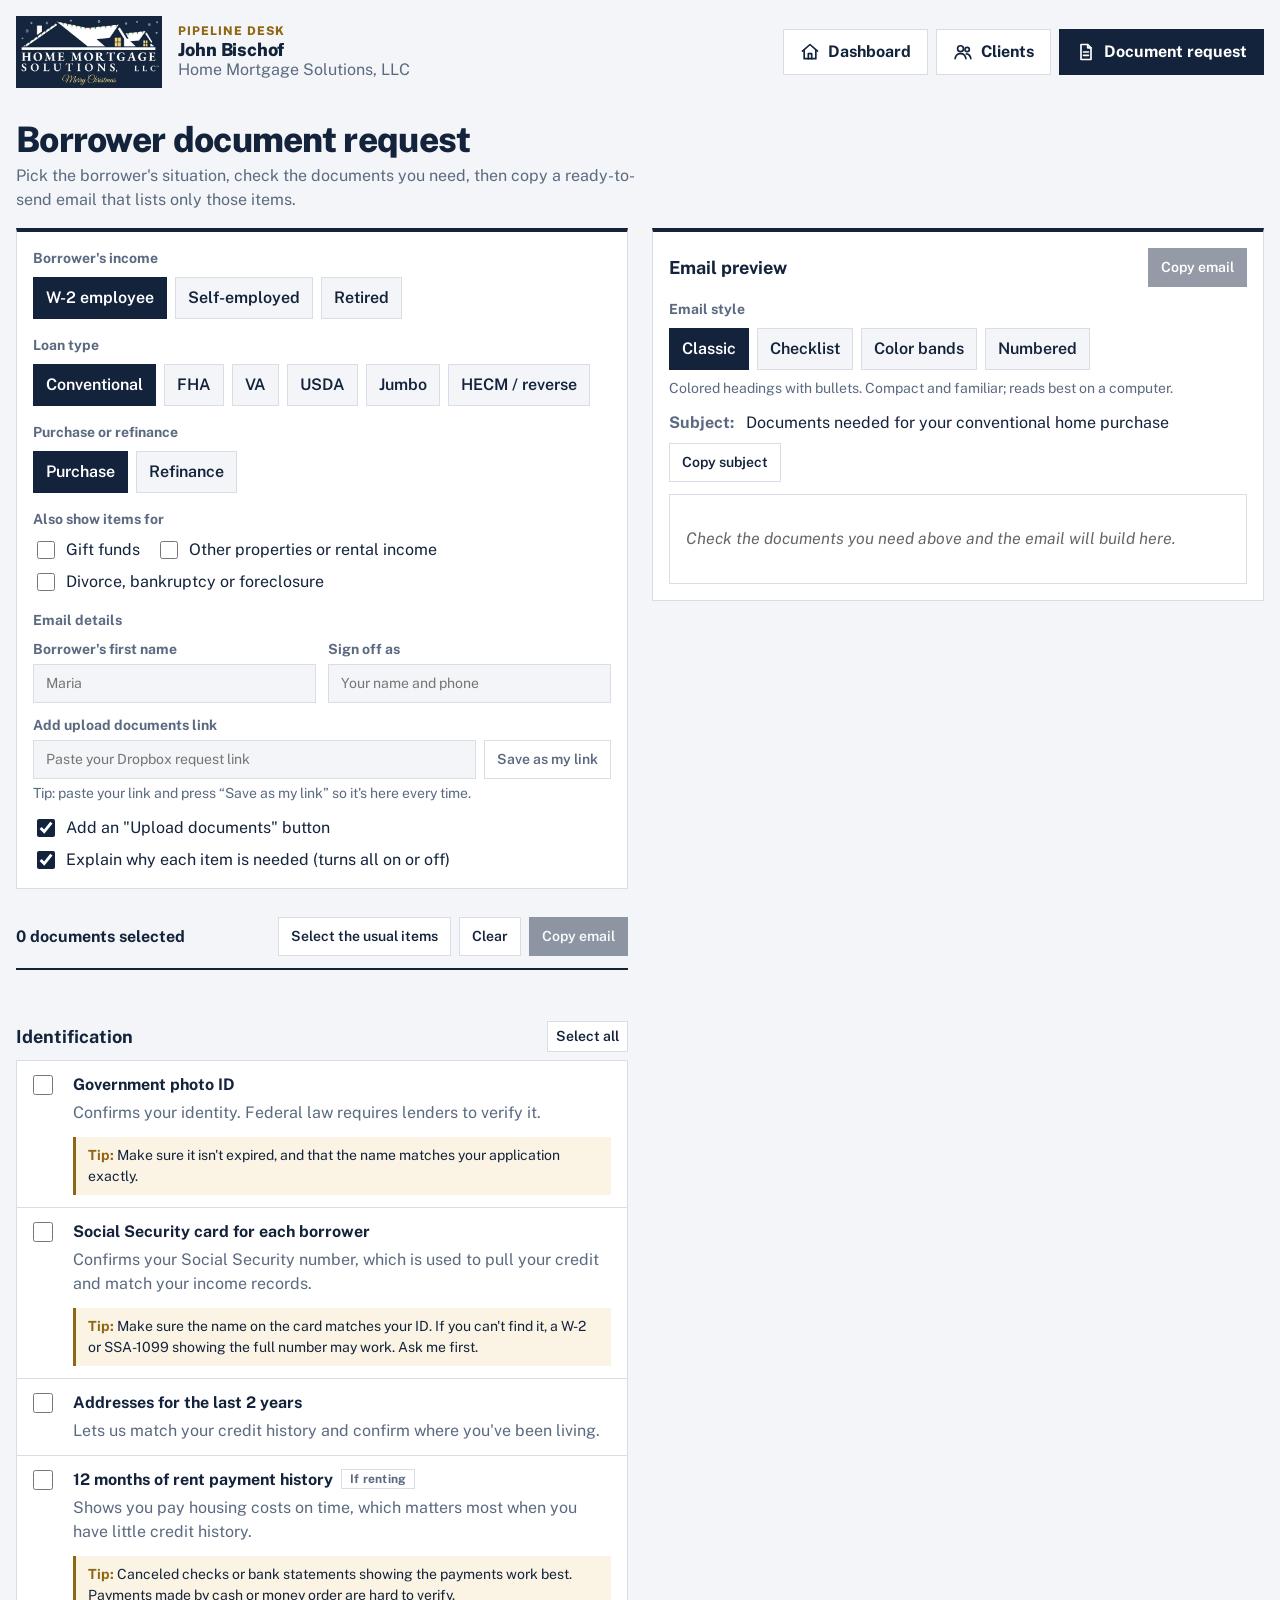
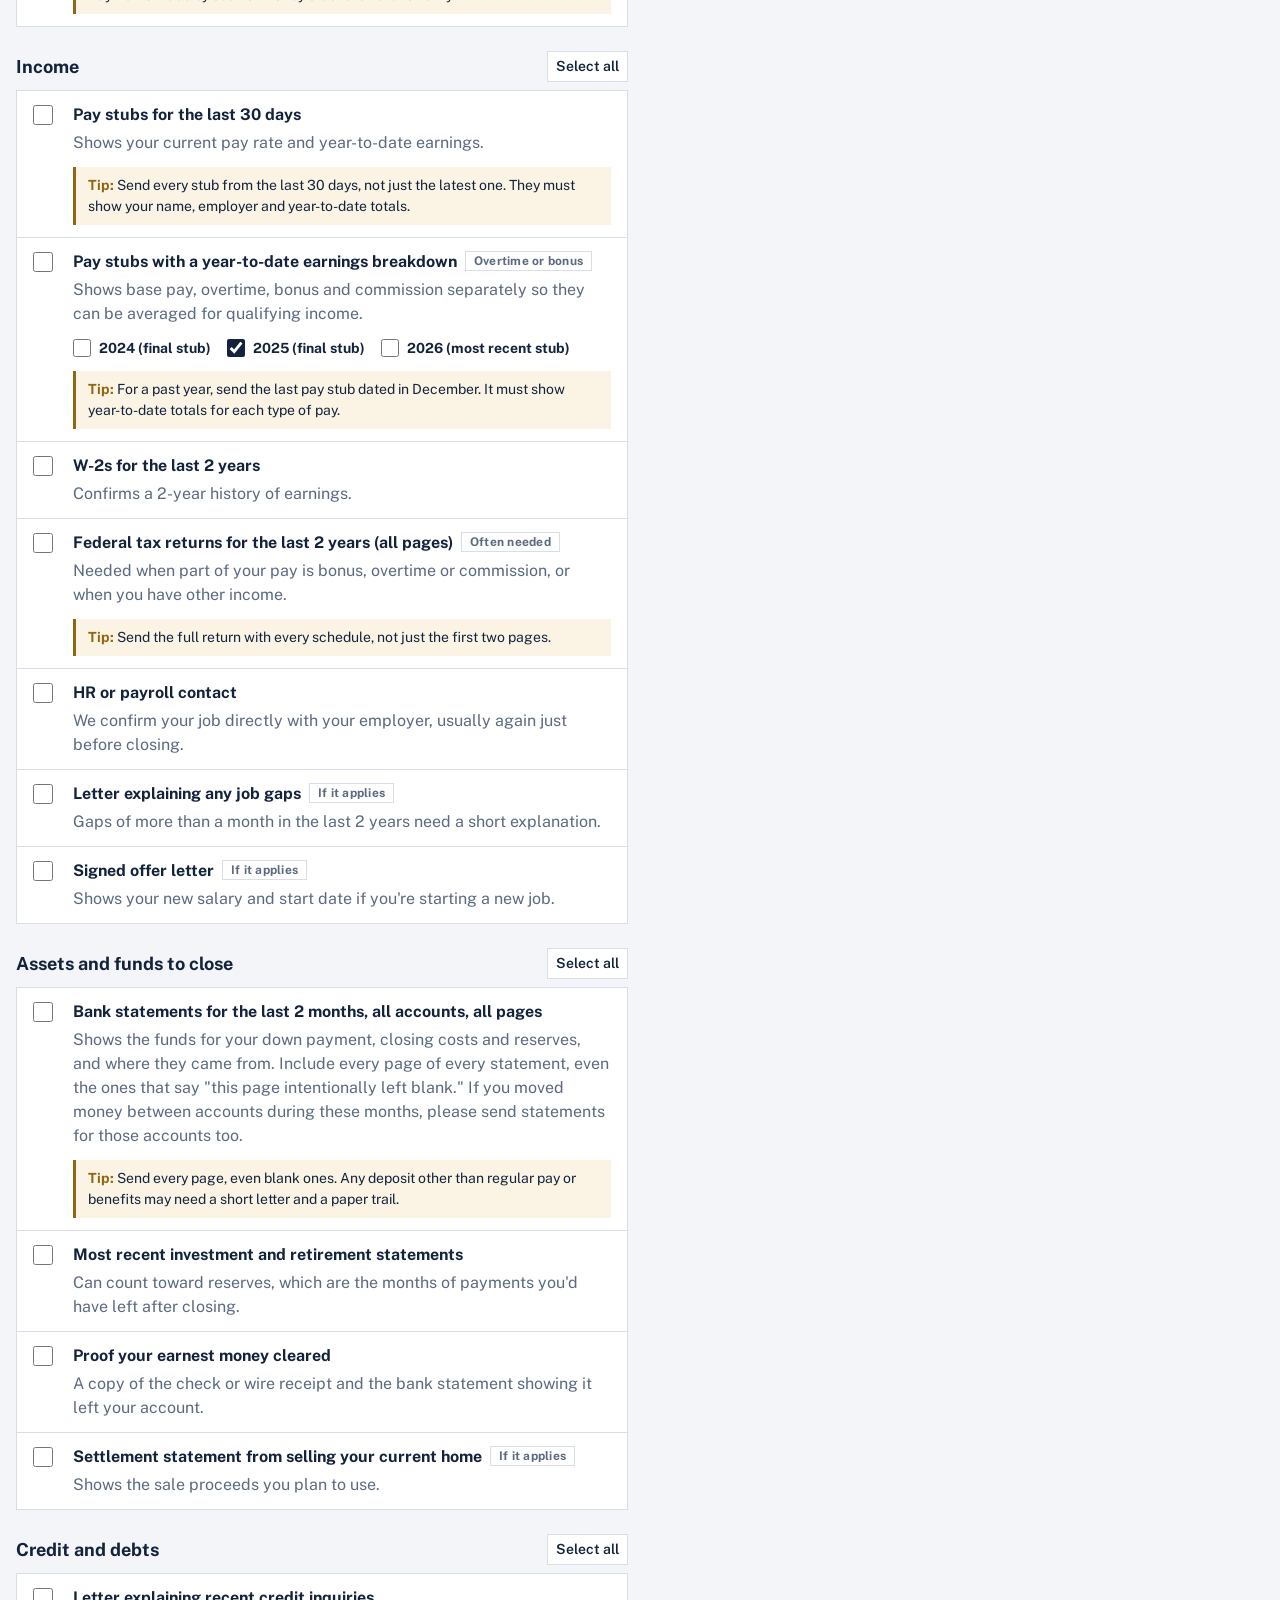
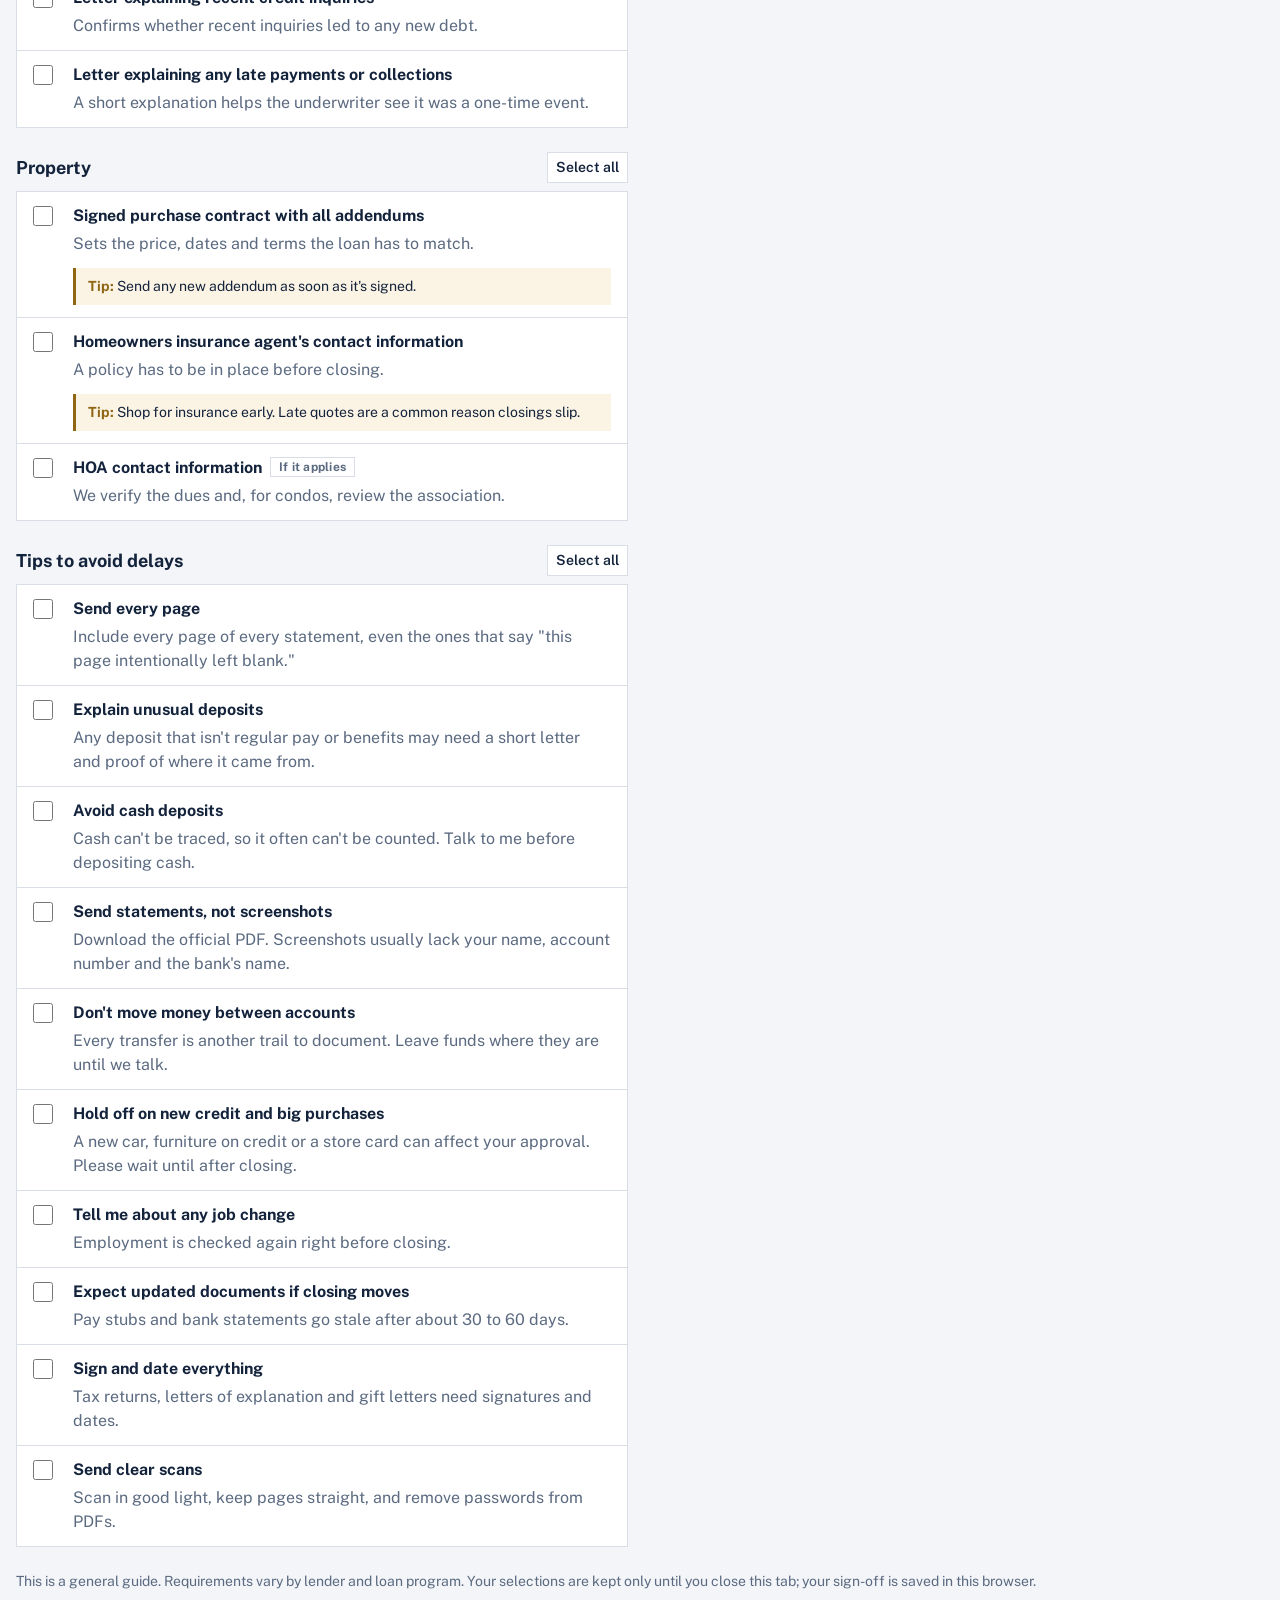
==== commit 8610f78c: "Give each borrower situation its own section on the document request page - Checking Gift funds, Oth" ====
--- a/checklist.html
+++ b/checklist.html
@@ -67,7 +67,8 @@
 .toast{font-size:var(--t-sm);color:var(--goodtxt);font-weight:600;min-height:1.3em;margin:0}
 
 /* Checklist */
-.cat{margin-top:24px}
+.cat{margin-top:24px;scroll-margin-top:72px}
+.cat.sit .cathead h2::before{content:"Added: ";color:var(--brass)}
 .cathead{display:flex;align-items:center;justify-content:space-between;gap:8px;margin-bottom:8px}
 .cathead .tbtn{padding:4px 8px;font-size:var(--t-sm)}
 .items{list-style:none;margin:0;padding:0;background:var(--panel);border:1px solid var(--rule)}
@@ -224,6 +225,29 @@
       {id:"addr",name:"Addresses for the last 2 years",why:"Lets us match your credit history and confirm where you've been living."},
       {id:"rent",name:"12 months of rent payment history",why:"Shows you pay housing costs on time, which matters most when you have little credit history.",
         show:s=>s.purpose==="buy",tag:"If renting",tip:"Canceled checks or bank statements showing the payments work best. Payments made by cash or money order are hard to verify."}
+    ]},
+    {name:"Gift funds", sit:"gift", items:[
+      {id:"giftl",usual:1,name:"Signed gift letter",why:"States the money is a gift and doesn't need to be repaid.",show:s=>s.gift,tag:"Gift",
+        tip:"I'll send you the gift letter form to use."},
+      {id:"giftd",usual:1,name:"Giver's bank statement showing the funds",why:"Shows the person giving the gift had the money in their own account before it was sent.",show:s=>s.gift,tag:"Gift"},
+      {id:"giftp",usual:1,name:"Proof of the gift transfer",why:"The check, wire receipt or transfer record showing the money moving to you or the title company.",show:s=>s.gift,tag:"Gift"},
+      {id:"giftr",usual:1,name:"Your bank statement showing the gift deposit",why:"Shows the gift landed in your account, if it wasn't sent straight to the title company.",show:s=>s.gift,tag:"Gift, if it applies"}
+    ]},
+    {name:"Other properties and rental income", sit:"rental", items:[
+      {id:"reo",usual:1,name:"Mortgage statements for your other properties",why:"Your other housing payments count toward your monthly debts.",show:s=>s.rental,tag:"Other properties"},
+      {id:"reotax",usual:1,name:"Property tax bills and insurance for your other properties",why:"Needed when taxes and insurance aren't included in the mortgage payment, or the property is paid off.",show:s=>s.rental,tag:"Other properties"},
+      {id:"reohoa",name:"HOA statements for your other properties",why:"HOA dues count toward your monthly debts.",show:s=>s.rental,tag:"If it applies"},
+      {id:"lease",usual:1,name:"Signed leases for rental properties",why:"Rental income can help you qualify when it's documented.",show:s=>s.rental,tag:"Rental"},
+      {id:"schede",name:"Schedule E from your tax returns for the last 2 years",why:"Shows the rental income and expenses you reported, which is how most lenders figure rental income.",show:s=>s.rental,tag:"Rental",
+        tip:"If you already sent full tax returns, Schedule E is included and you don't need to send it again."}
+    ]},
+    {name:"Divorce, bankruptcy or foreclosure", sit:"credit", items:[
+      {id:"divorce",usual:1,name:"Final divorce decree, marital dissolution agreement and parenting plan",why:"Please send the final divorce decree, the marital dissolution agreement and the parenting plan, if you have one, plus any amendments or modifications made since. Send every page of each document, including any later court orders that changed support or the property split. Together these show alimony or child support and which debts and property belong to whom.",show:s=>s.credit,tag:"Divorce"},
+      {id:"support",name:"Proof of child support or alimony payments",why:"Shows payments received for at least the last few months, and that they'll continue for at least 3 more years if used as income.",show:s=>s.credit,tag:"Divorce, if it applies"},
+      {id:"bk",usual:1,name:"Bankruptcy discharge papers",why:"Confirms the discharge date, since every loan program has a waiting period after a bankruptcy.",show:s=>s.credit,tag:"Bankruptcy"},
+      {id:"bkpet",name:"Full bankruptcy petition with all schedules",why:"Shows which debts were included, so the underwriter can match them to your credit report.",show:s=>s.credit,tag:"Bankruptcy"},
+      {id:"fc",usual:1,name:"Foreclosure, short sale or deed-in-lieu records",why:"A recorded deed or settlement statement confirms the date the property was transferred, which starts the waiting period.",show:s=>s.credit,tag:"Foreclosure"},
+      {id:"fcloe",usual:1,name:"Letter explaining what happened",why:"A short signed letter about the cause (job loss, illness, divorce) and what's different now.",show:s=>s.credit,tag:"Explanation"}
     ]},
     {name:"Income", items:[
       {id:"stubs",usual:1,name:"Pay stubs for the last 30 days",why:"Shows your current pay rate and year-to-date earnings.",show:s=>s.who==="w2",
@@ -261,19 +285,12 @@
         tip:"Send every page, even blank ones. Any deposit other than regular pay or benefits may need a short letter and a paper trail."},
       {id:"invest",name:"Most recent investment and retirement statements",why:"Can count toward reserves, which are the months of payments you'd have left after closing."},
       {id:"emd",name:"Proof your earnest money cleared",why:"A copy of the check or wire receipt and the bank statement showing it left your account.",show:s=>s.purpose==="buy"},
-      {id:"giftl",usual:1,name:"Signed gift letter",why:"States the money is a gift and doesn't need to be repaid.",show:s=>s.gift,tag:"Gift",
-        tip:"I'll send you the gift letter form to use."},
-      {id:"giftp",usual:1,name:"Proof of the gift transfer",why:"The giver's bank statement or wire receipt showing the money moving to you or the title company.",show:s=>s.gift,tag:"Gift"},
       {id:"bizfunds",name:"CPA letter if using business funds",why:"Confirms that taking the money out won't hurt the business.",show:s=>s.who==="self",tag:"If it applies"},
       {id:"sale",name:"Settlement statement from selling your current home",why:"Shows the sale proceeds you plan to use.",show:s=>s.purpose==="buy",tag:"If it applies"}
     ]},
     {name:"Credit and debts", items:[
       {id:"inq",name:"Letter explaining recent credit inquiries",why:"Confirms whether recent inquiries led to any new debt."},
-      {id:"late",name:"Letter explaining any late payments or collections",why:"A short explanation helps the underwriter see it was a one-time event."},
-      {id:"divorce",usual:1,name:"Divorce decree and any settlement agreement",why:"Shows alimony or child support and which debts belong to whom.",show:s=>s.credit,tag:"If it applies"},
-      {id:"bk",usual:1,name:"Bankruptcy discharge papers or foreclosure records",why:"Confirms the dates, since every loan program has a waiting period after these events.",show:s=>s.credit,tag:"If it applies"},
-      {id:"reo",usual:1,name:"Mortgage statements, tax bills and insurance for your other properties",why:"Your other housing payments count toward your monthly debts.",show:s=>s.rental},
-      {id:"lease",usual:1,name:"Signed leases for rental properties",why:"Rental income can help you qualify when it's documented.",show:s=>s.rental}
+      {id:"late",name:"Letter explaining any late payments or collections",why:"A short explanation helps the underwriter see it was a one-time event."}
     ]},
     {name:"Property", items:[
       {id:"contract",usual:1,name:"Signed purchase contract with all addendums",why:"Sets the price, dates and terms the loan has to match.",show:s=>s.purpose==="buy",
@@ -385,7 +402,7 @@
     const s=state();
     list.innerHTML=visible(s).map(c=>{
       const allOn=c.items.every(i=>sel[i.id]);
-      return `<section class="cat"><div class="cathead"><h2>${esc(c.name)}</h2>
+      return `<section class="cat${c.sit?" sit":""}"${c.sit?` id="sec-${c.sit}"`:""}><div class="cathead"><h2>${esc(c.name)}</h2>
         <button class="tbtn" type="button" data-cat="${esc(c.name)}">${allOn?"Clear section":"Select all"}</button></div>
         <ul class="items">${c.items.map(i=>`<li class="item${sel[i.id]?" on":""}">
           <input type="checkbox" id="c-${i.id}" data-id="${i.id}"${sel[i.id]?" checked":""}>
@@ -497,7 +514,19 @@
     const row=ev.target.closest(".item");
     if(row&&!ev.target.closest("input,label")){const cb=row.querySelector("input");cb.checked=!cb.checked;cb.dispatchEvent(new Event("change",{bubbles:true}));}
   });
-  form.addEventListener("change",ev=>{if(ev.target.id==="optWhy"){whyX={};saveWhy();}renderList();});
+  form.addEventListener("change",ev=>{
+    if(ev.target.id==="optWhy"){whyX={};saveWhy();}
+    // Situation boxes add their own section near the top, so the new items are easy to see.
+    const sc=CATS.find(c=>c.sit&&c.sit===ev.target.name);
+    if(sc){
+      if(ev.target.checked)sc.items.forEach(i=>{if(i.usual)sel[i.id]=1;});else sc.items.forEach(i=>delete sel[i.id]);
+      saveSel();renderList();
+      if(ev.target.checked){const el=$("sec-"+sc.sit);if(el)el.scrollIntoView({behavior:"smooth",block:"start"});
+        say(`Added a "${sc.name}" section with ${sc.items.filter(i=>i.usual).length} items checked.`);}
+      else say(`Removed the "${sc.name}" items.`);
+      return;
+    }
+    renderList();});
   form.addEventListener("input",ev=>{
     if(ev.target.id==="ulink"){const v=ev.target.value.trim();
       if(v&&!isLink(v))$("upnote").textContent="That doesn't look like a web link. Copy your Dropbox request link and paste it here.";else showSaved();}
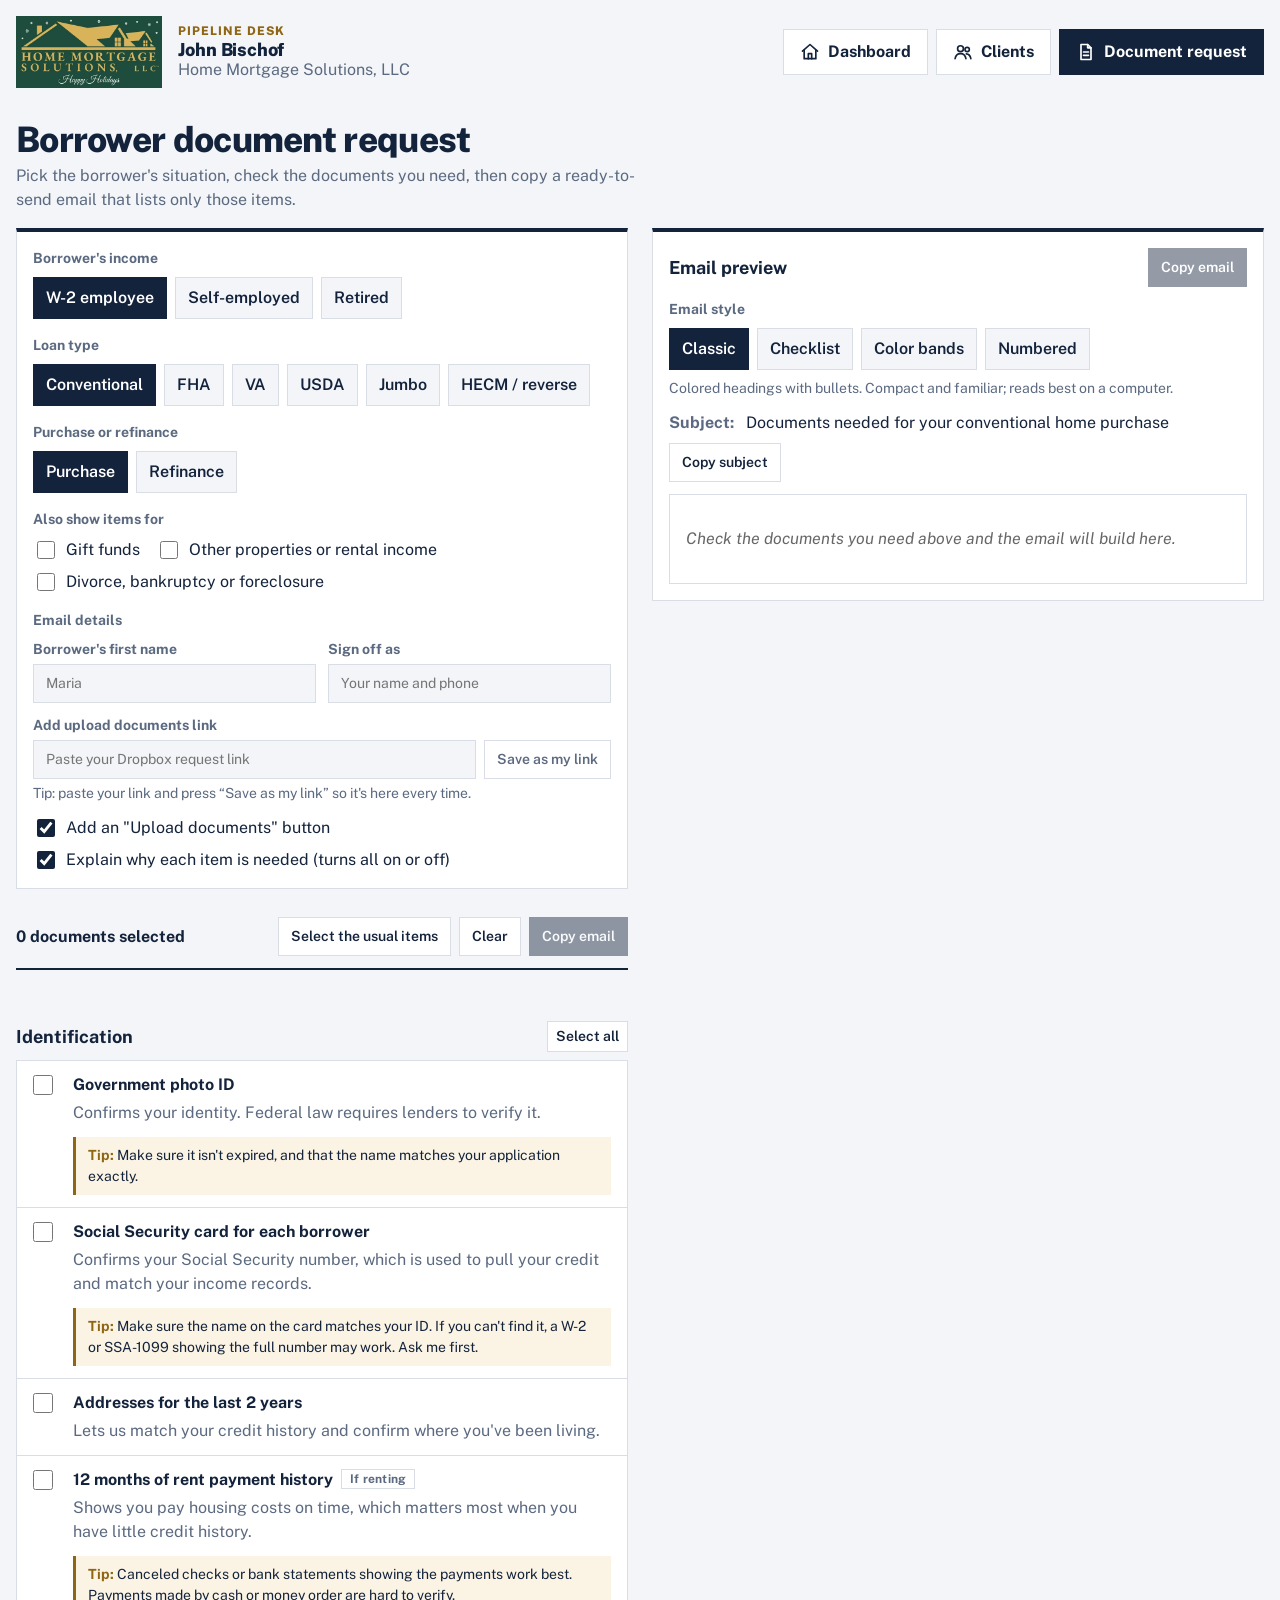
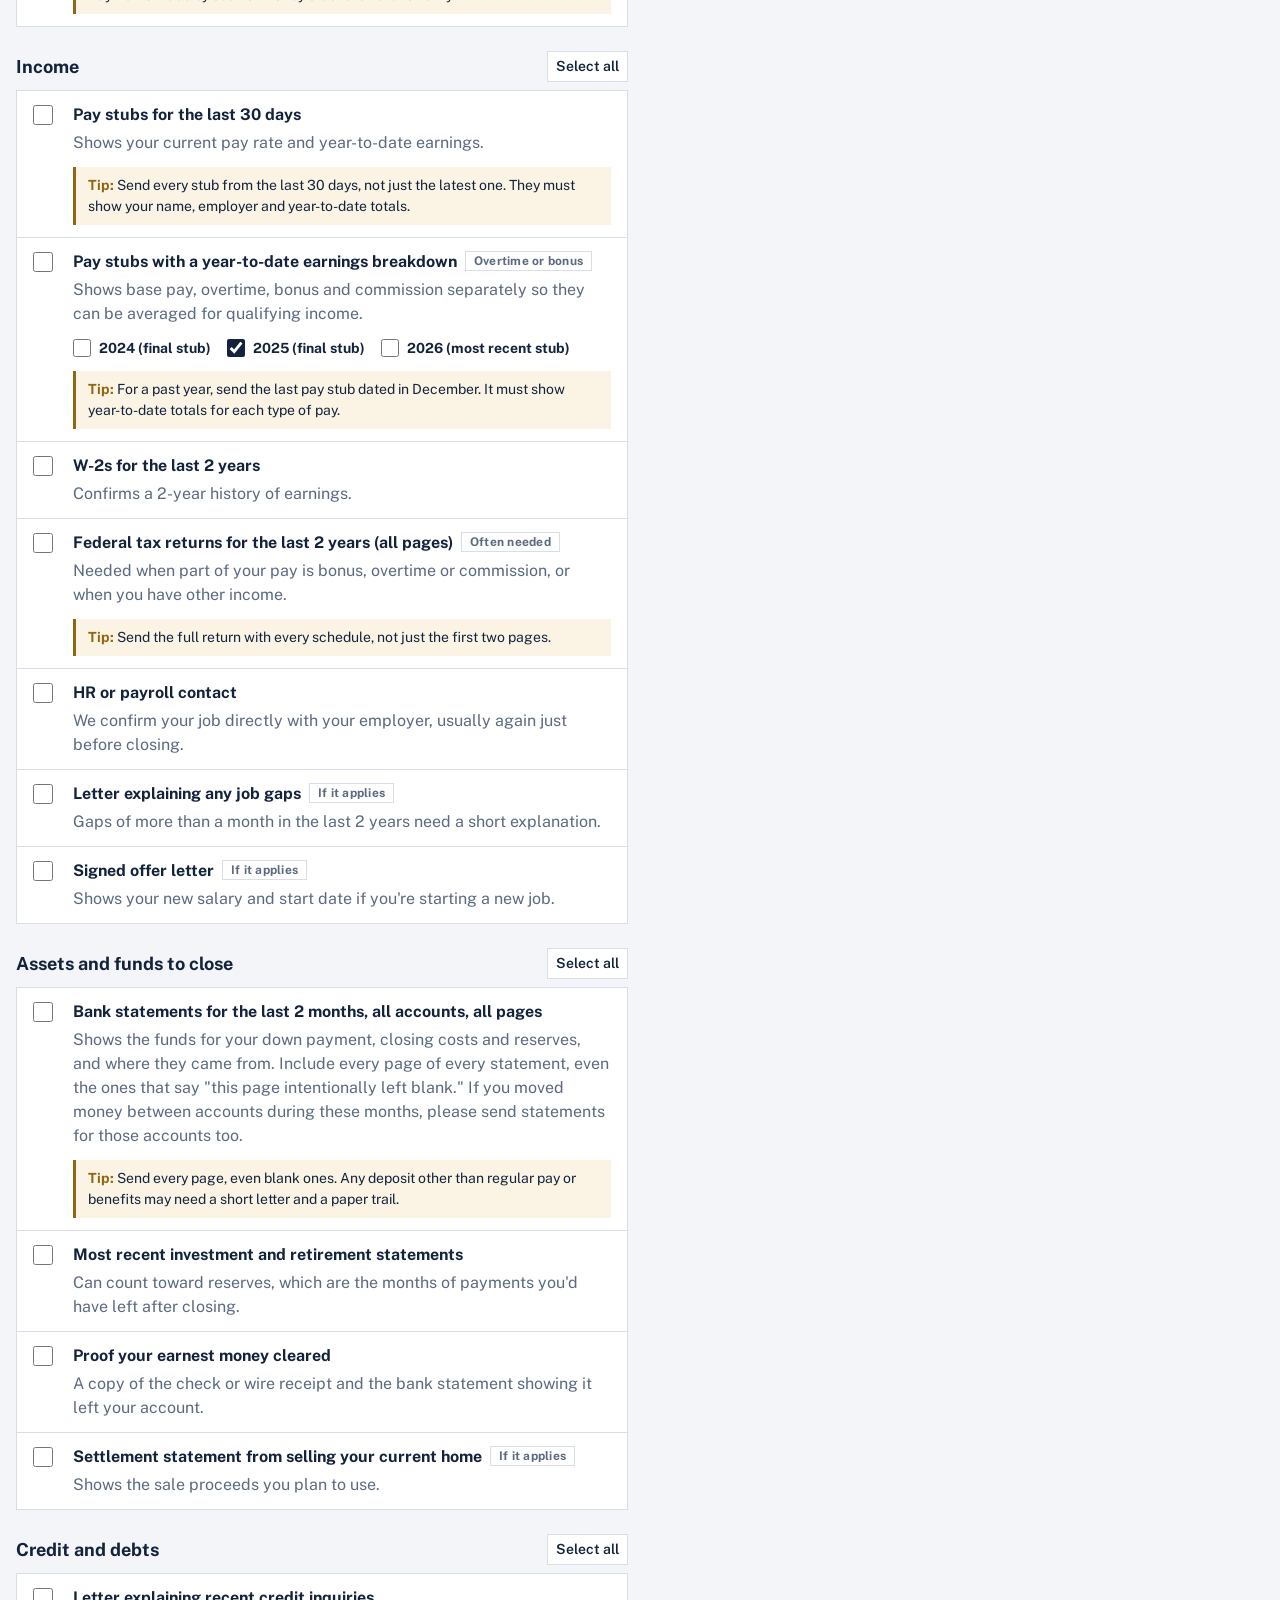
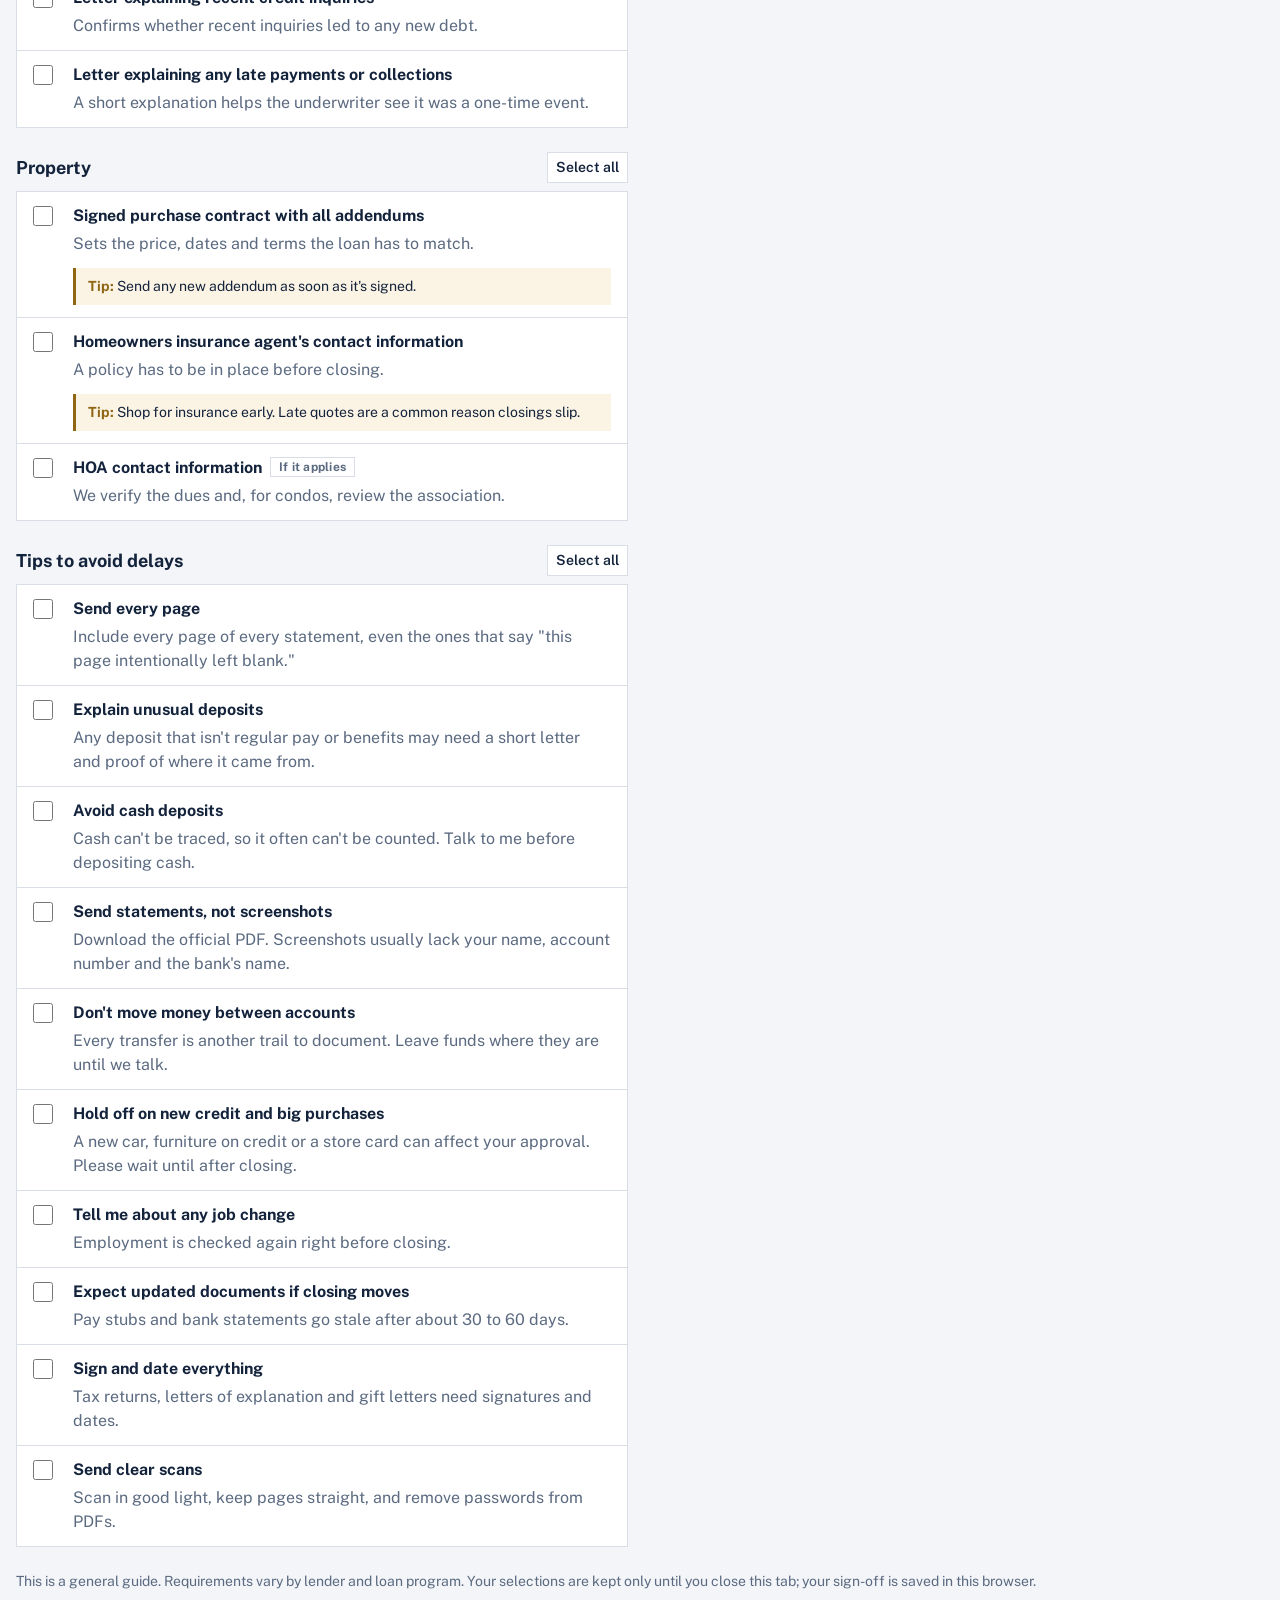
==== commit 3fded2e5: "Add FHA retirement funds liquidation item to the document request page - New FHA item: proof 401(k) " ====
--- a/checklist.html
+++ b/checklist.html
@@ -306,6 +306,8 @@
     {name:"Loan program", items:[
       {id:"fha2",name:"Explanations for any collections or judgments",why:"FHA reviews these closely and may require some to be paid or on a payment plan.",show:s=>s.loan==="fha",tag:"FHA"},
       {id:"fha3",name:"Spouse's debts (community property states)",why:"FHA counts a spouse's debts even when the spouse isn't on the loan.",show:s=>s.loan==="fha",tag:"FHA"},
+      {id:"fha401k",name:"Proof your 401(k) or retirement funds were cashed out and deposited",why:"Retirement funds can be used toward your funds to close, but they must be cashed out and deposited into your checking or savings account first, and we need proof of that. This includes any cash already sitting inside the retirement account: it also has to be withdrawn and deposited into a checking or savings account. Please send the withdrawal confirmation from your plan and the bank statement showing the deposit.",show:s=>s.loan==="fha",tag:"FHA, if it applies",
+        tip:"Talk to me before you request the withdrawal, so we know how much you need after any taxes or penalties are taken out."},
       {id:"va1",name:"Certificate of Eligibility (COE)",why:"Proves you qualify for a VA loan. I can usually get it online for you.",show:s=>s.loan==="va",tag:"VA"},
       {id:"va2",usual:1,name:"DD-214 (member copy 4) or statement of service",why:"Veterans send the DD-214; active-duty borrowers send a statement of service from their commander.",show:s=>s.loan==="va",tag:"VA",
         tip:"It needs to be member copy 4, which shows the character of service."},
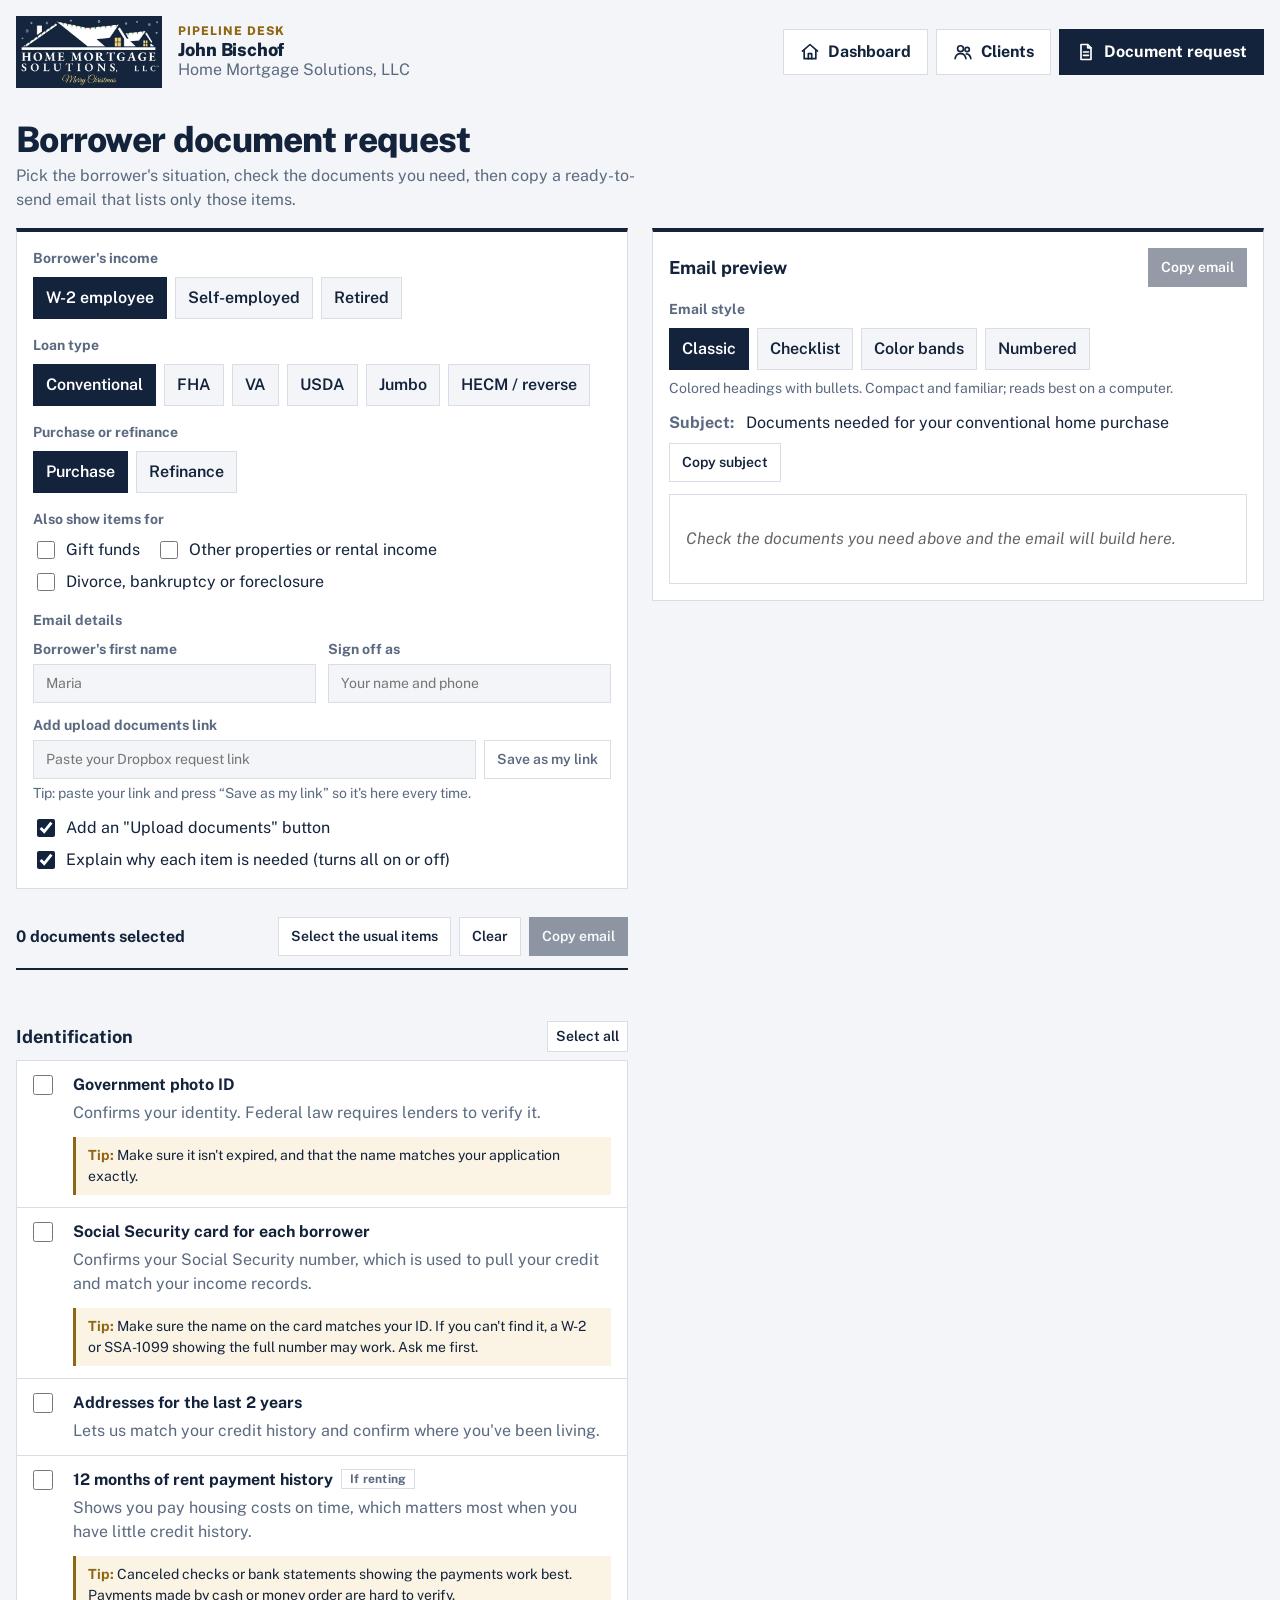
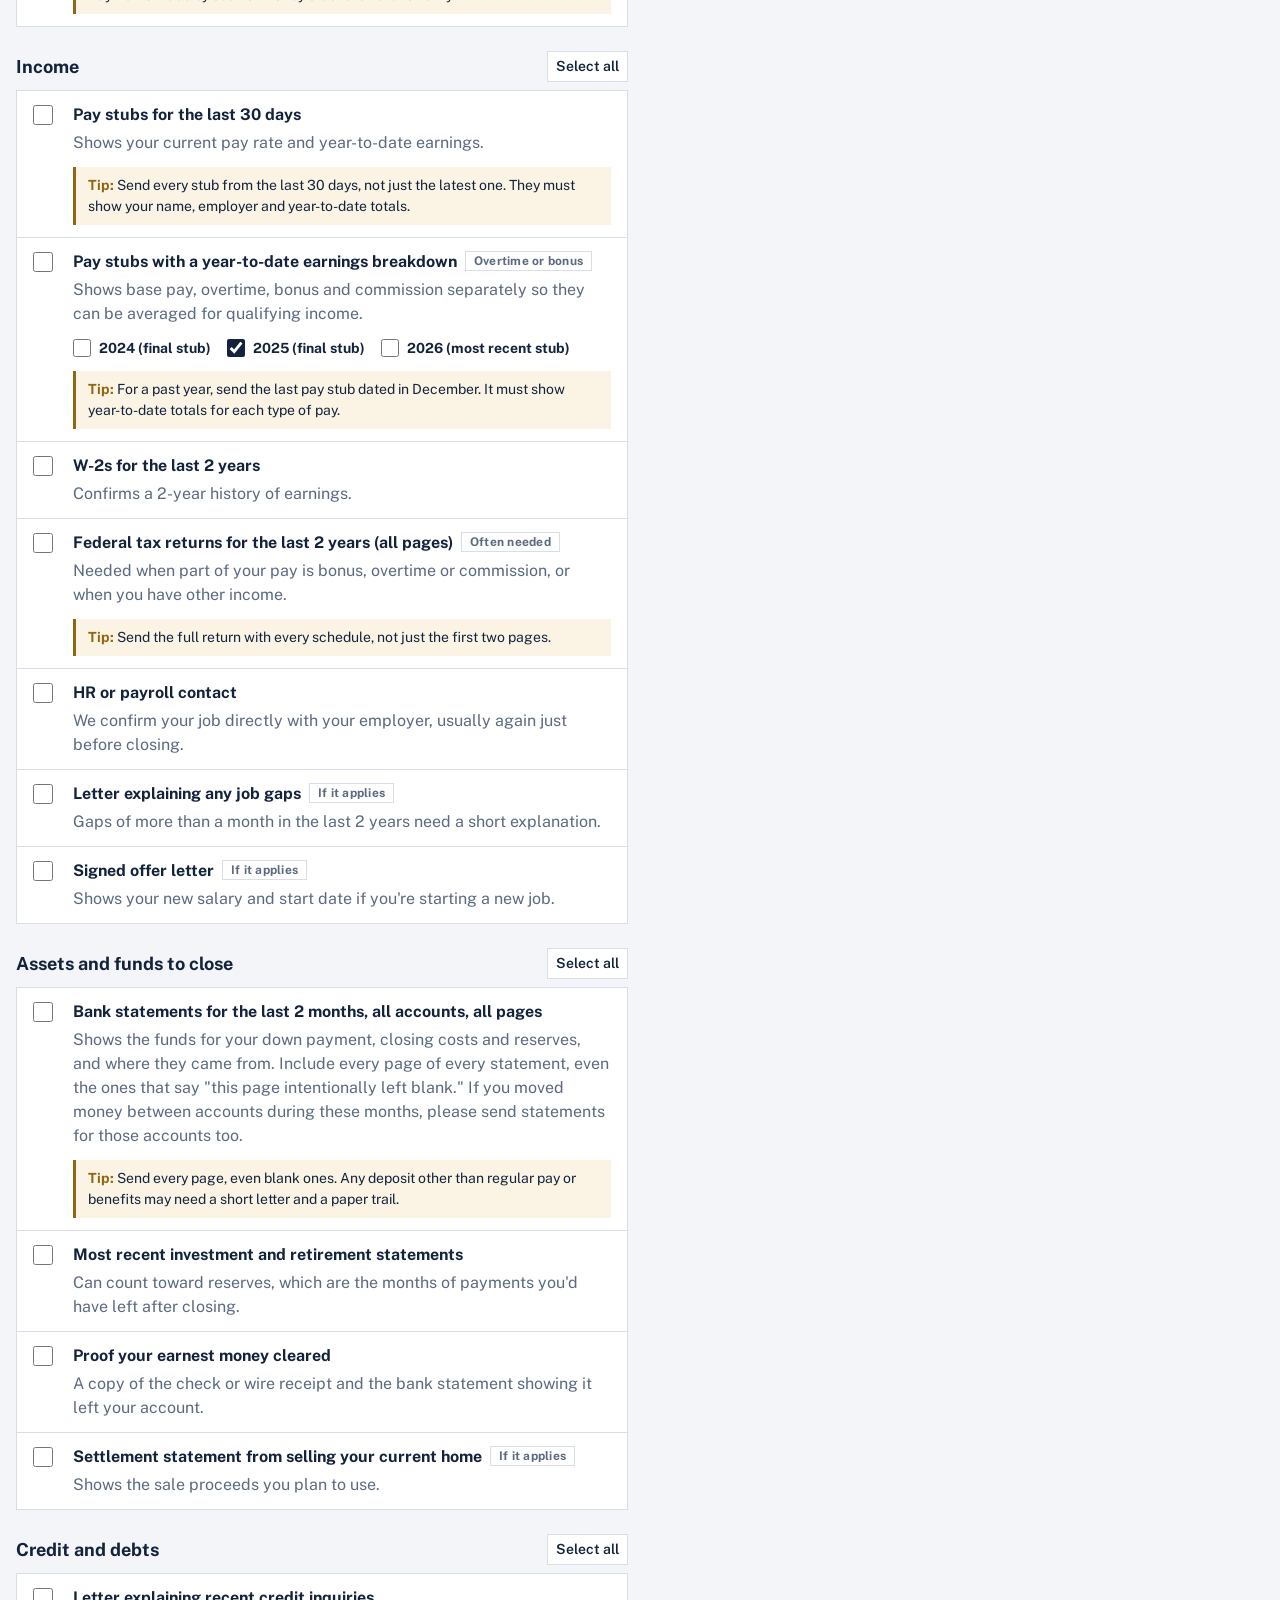
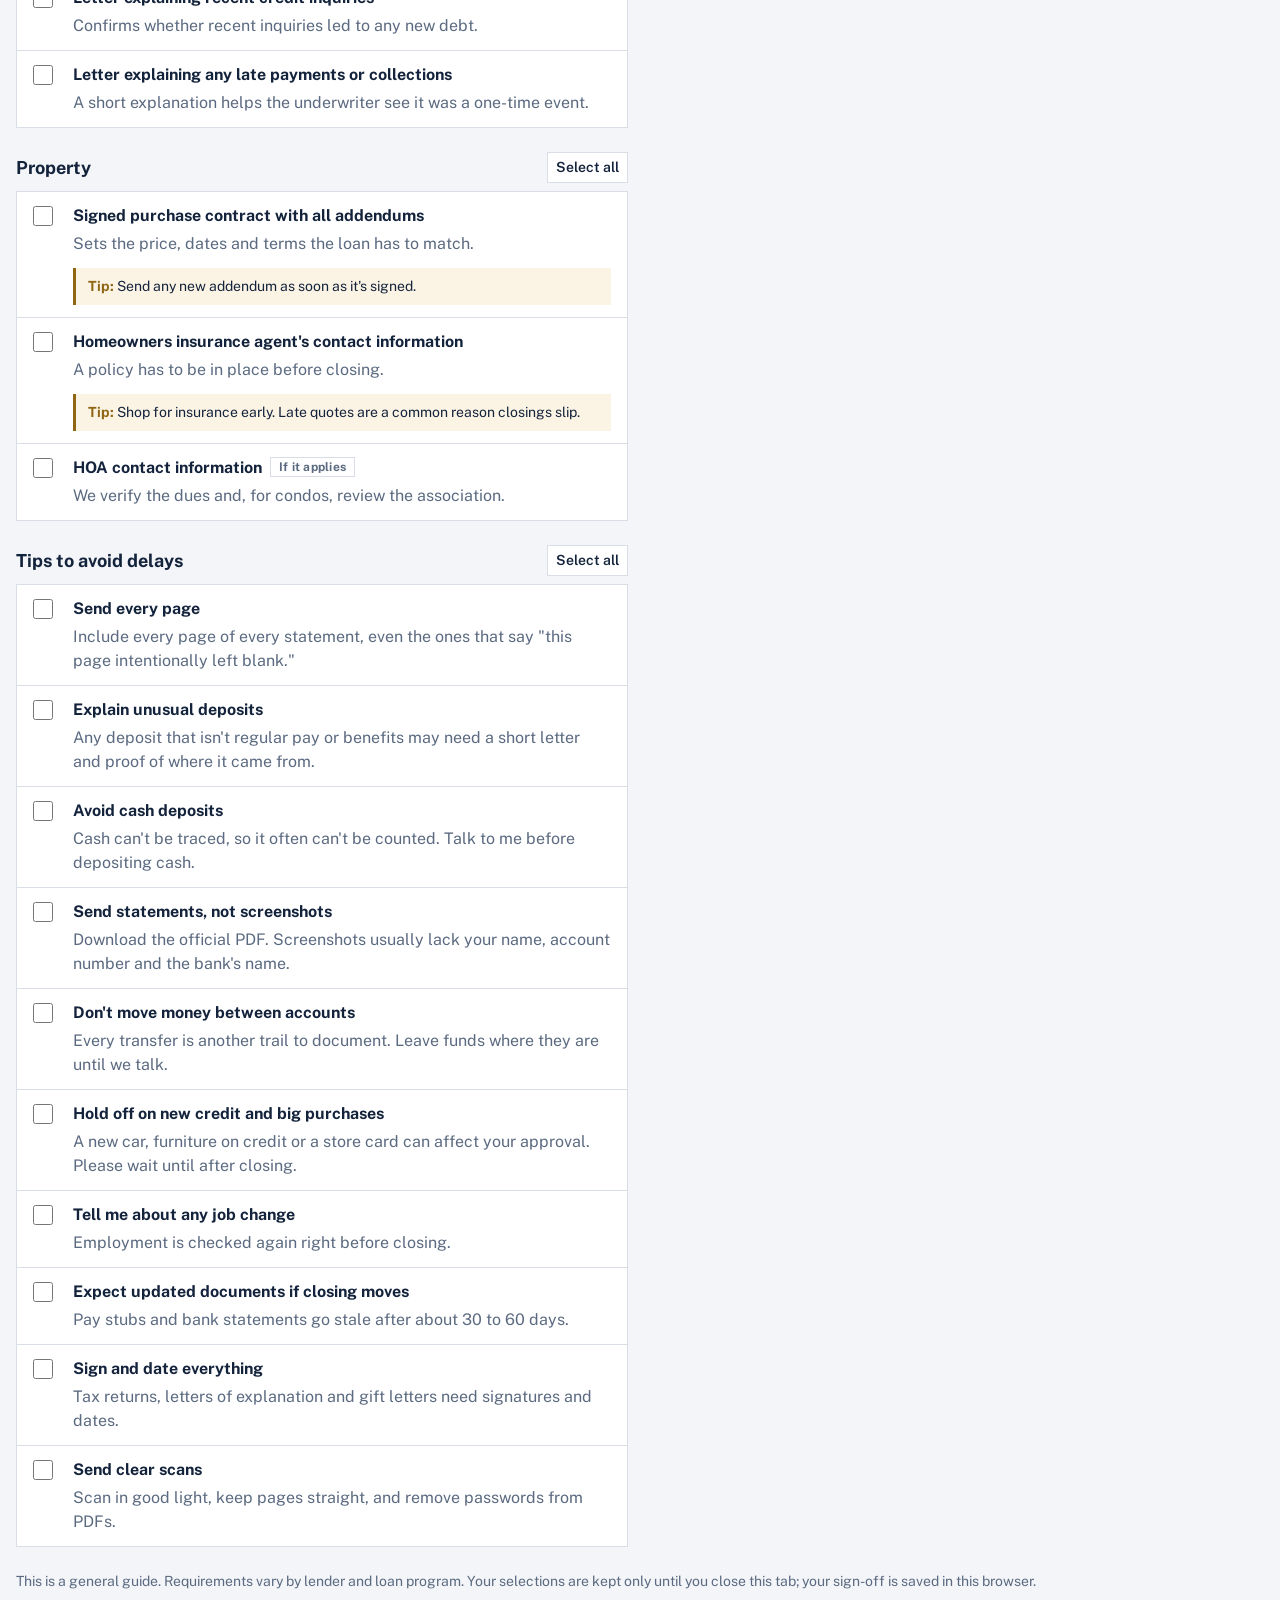
==== commit 4f2f6180: "Rewrite the FHA retirement funds item in plain words - Item now reads "Retirement funds (401(k), IRA" ====
--- a/checklist.html
+++ b/checklist.html
@@ -306,7 +306,7 @@
     {name:"Loan program", items:[
       {id:"fha2",name:"Explanations for any collections or judgments",why:"FHA reviews these closely and may require some to be paid or on a payment plan.",show:s=>s.loan==="fha",tag:"FHA"},
       {id:"fha3",name:"Spouse's debts (community property states)",why:"FHA counts a spouse's debts even when the spouse isn't on the loan.",show:s=>s.loan==="fha",tag:"FHA"},
-      {id:"fha401k",name:"Proof your 401(k) or retirement funds were cashed out and deposited",why:"Retirement funds can be used toward your funds to close, but they must be cashed out and deposited into your checking or savings account first, and we need proof of that. This includes any cash already sitting inside the retirement account: it also has to be withdrawn and deposited into a checking or savings account. Please send the withdrawal confirmation from your plan and the bank statement showing the deposit.",show:s=>s.loan==="fha",tag:"FHA, if it applies",
+      {id:"fha401k",name:"Retirement funds (401(k), IRA) used for closing",why:"If you're using retirement money for your down payment or closing costs, it has to be withdrawn and deposited into your checking or savings account before closing. This includes any cash held inside the retirement account. Please send your latest retirement account statement, the withdrawal paperwork from your plan showing the amount, and your bank statement showing the deposit.",show:s=>s.loan==="fha",tag:"FHA, if it applies",
         tip:"Talk to me before you request the withdrawal, so we know how much you need after any taxes or penalties are taken out."},
       {id:"va1",name:"Certificate of Eligibility (COE)",why:"Proves you qualify for a VA loan. I can usually get it online for you.",show:s=>s.loan==="va",tag:"VA"},
       {id:"va2",usual:1,name:"DD-214 (member copy 4) or statement of service",why:"Veterans send the DD-214; active-duty borrowers send a statement of service from their commander.",show:s=>s.loan==="va",tag:"VA",
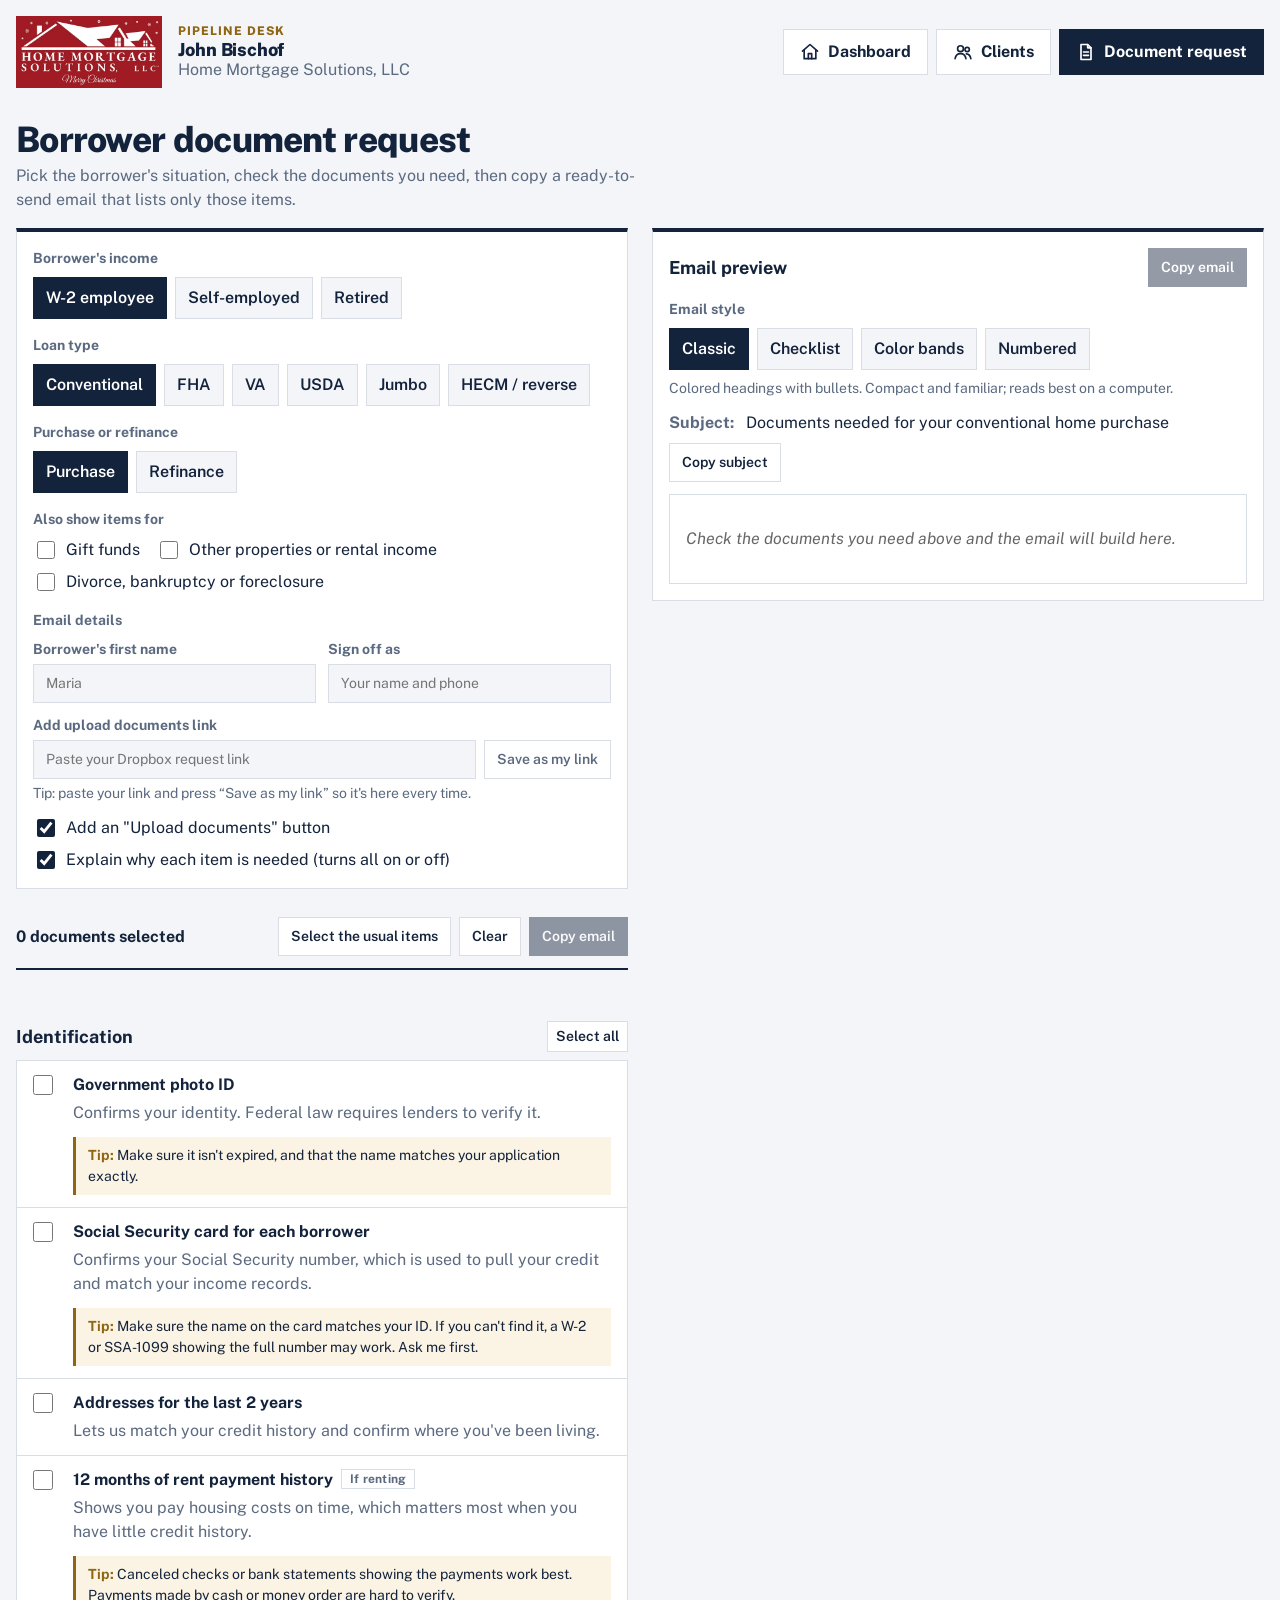
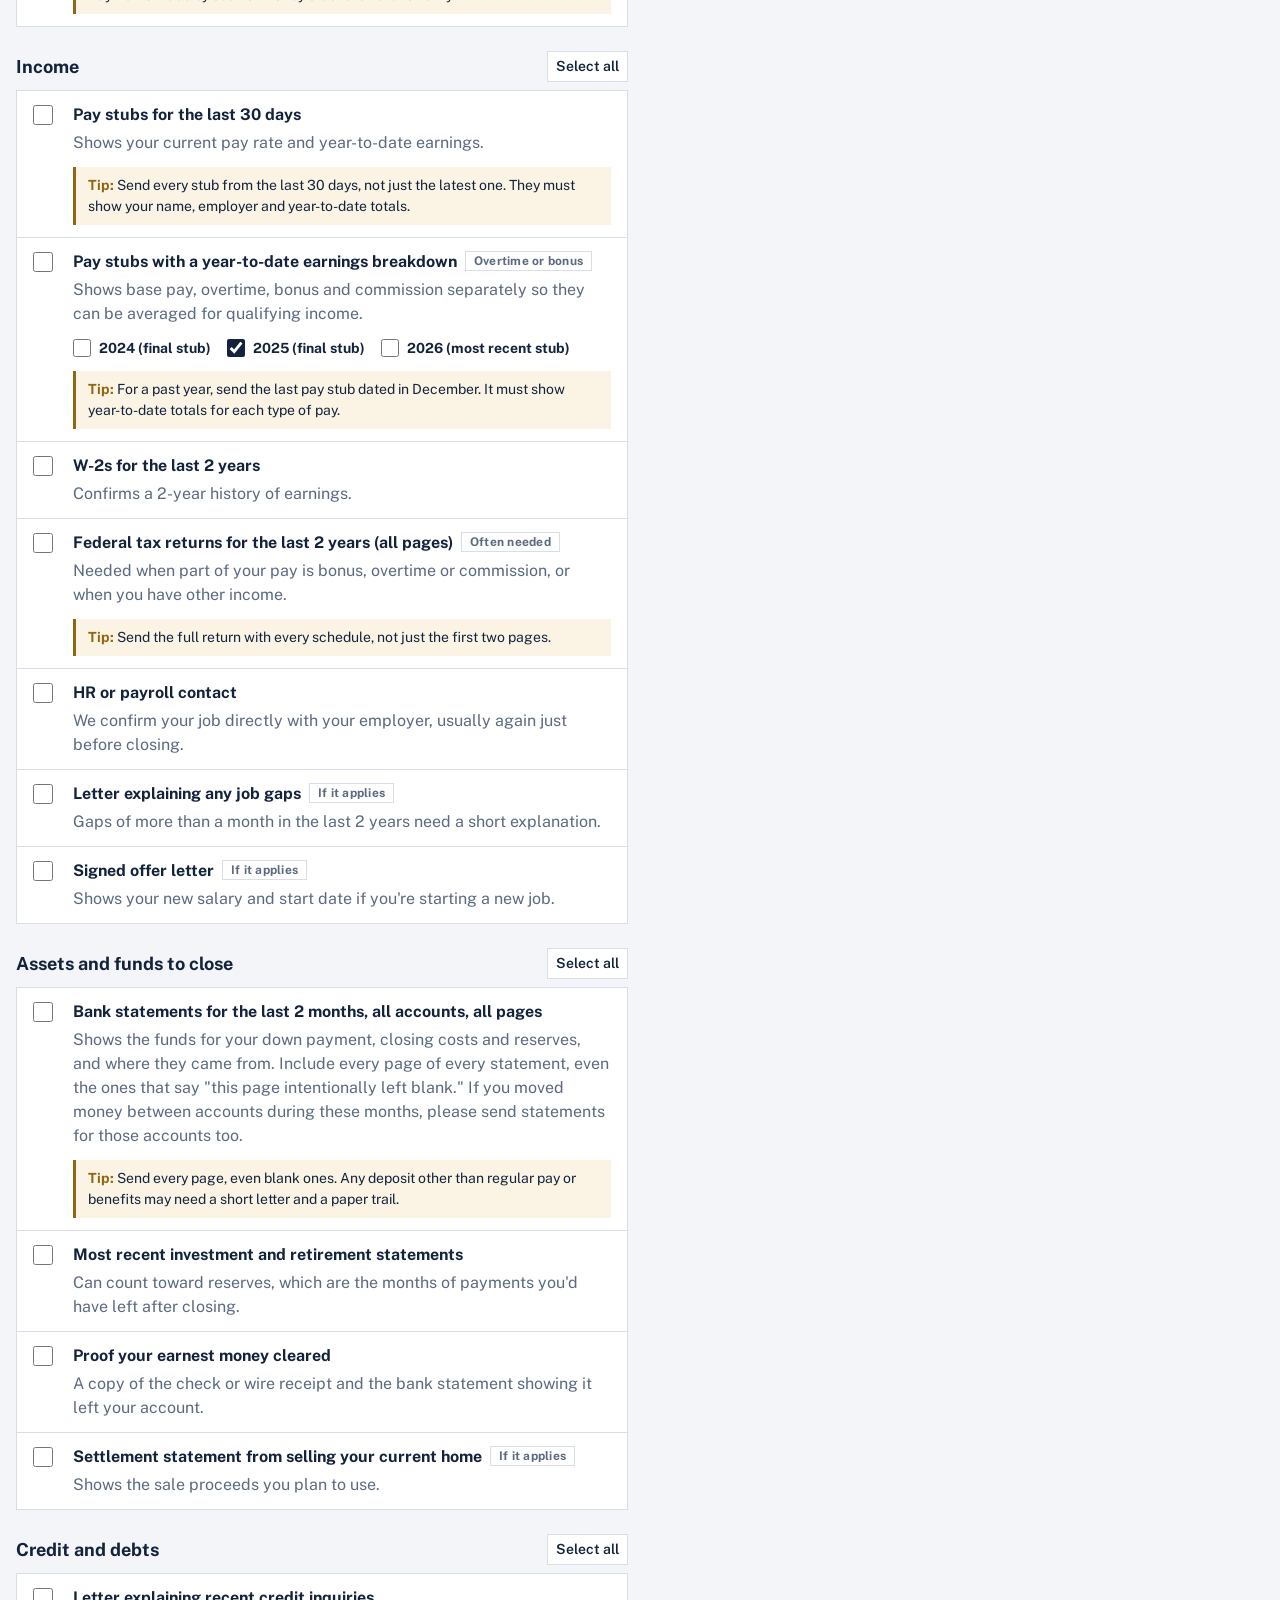
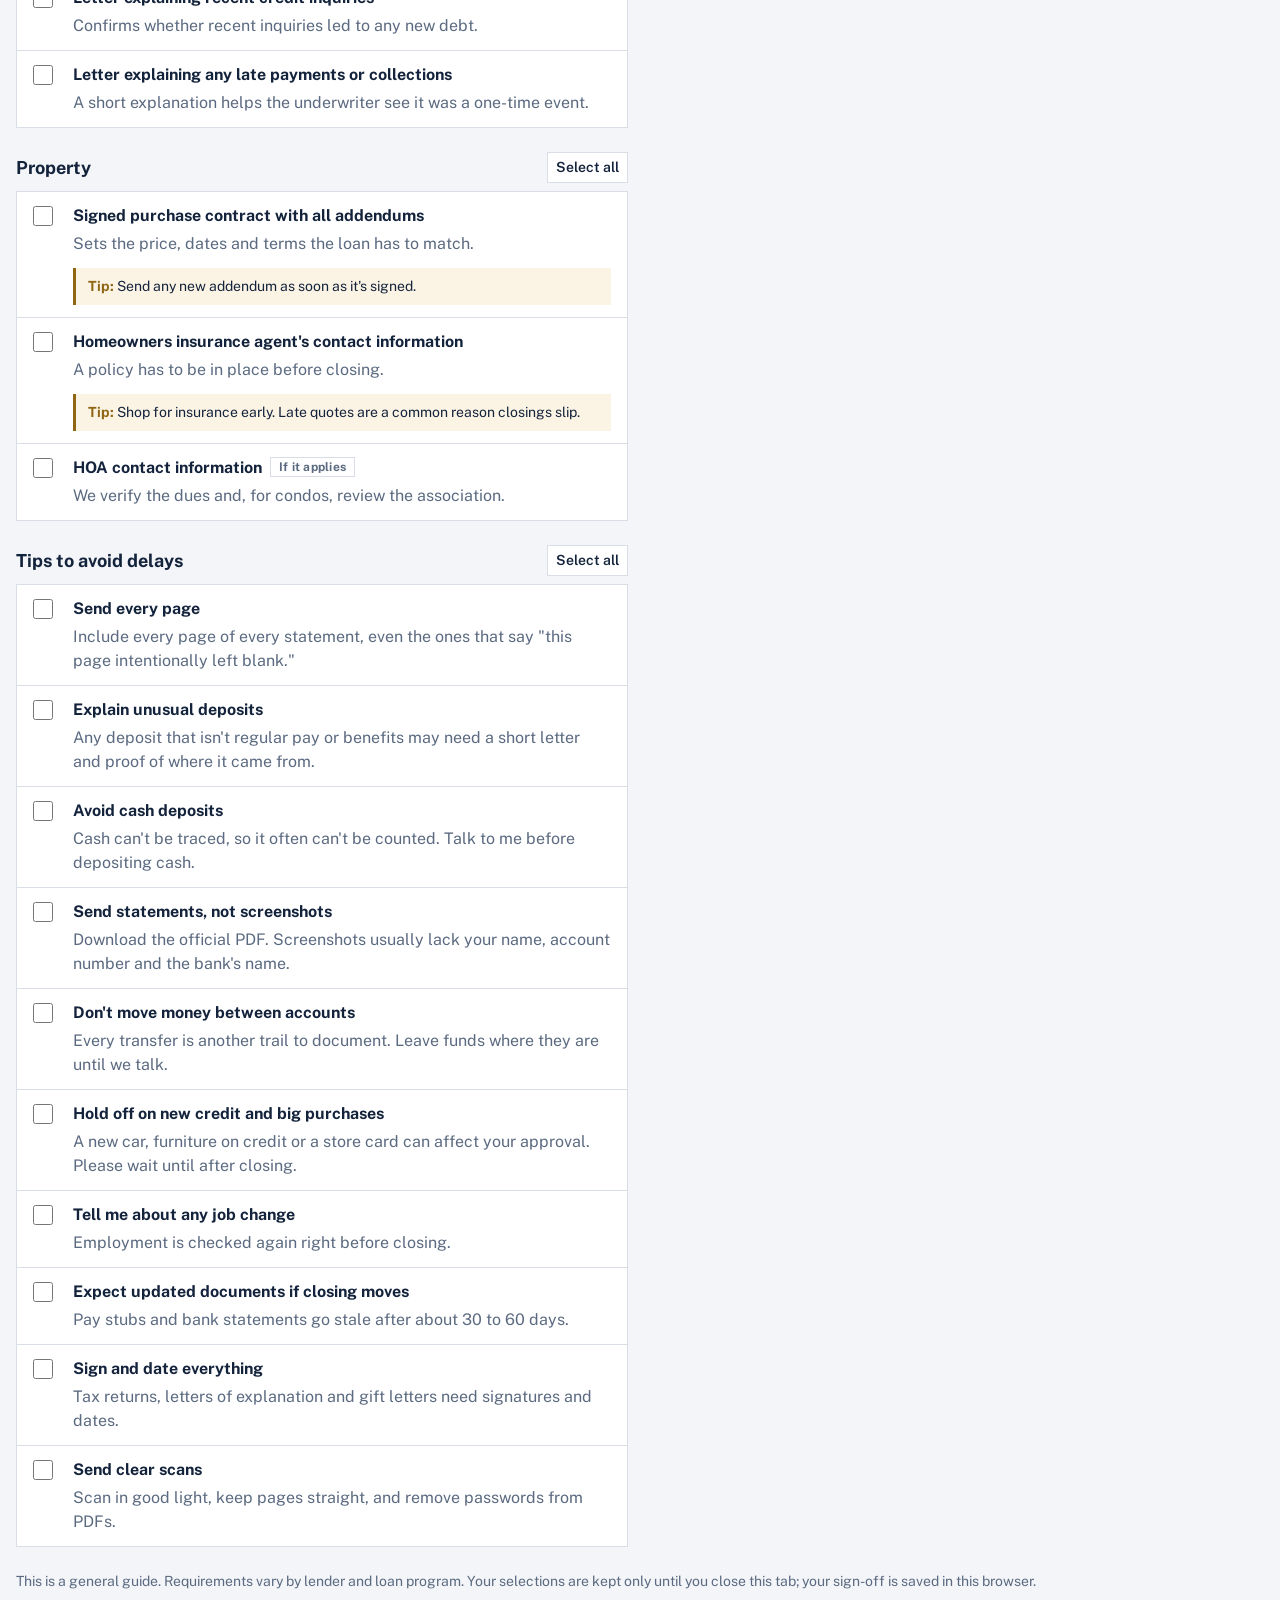
==== commit 1678ea50: "Remove the word "cash" from the FHA retirement funds item - Explanation now says the rule applies to" ====
--- a/checklist.html
+++ b/checklist.html
@@ -306,7 +306,7 @@
     {name:"Loan program", items:[
       {id:"fha2",name:"Explanations for any collections or judgments",why:"FHA reviews these closely and may require some to be paid or on a payment plan.",show:s=>s.loan==="fha",tag:"FHA"},
       {id:"fha3",name:"Spouse's debts (community property states)",why:"FHA counts a spouse's debts even when the spouse isn't on the loan.",show:s=>s.loan==="fha",tag:"FHA"},
-      {id:"fha401k",name:"Retirement funds (401(k), IRA) used for closing",why:"If you're using retirement money for your down payment or closing costs, it has to be withdrawn and deposited into your checking or savings account before closing. This includes any cash held inside the retirement account. Please send your latest retirement account statement, the withdrawal paperwork from your plan showing the amount, and your bank statement showing the deposit.",show:s=>s.loan==="fha",tag:"FHA, if it applies",
+      {id:"fha401k",name:"Retirement funds (401(k), IRA) used for closing",why:"If you're using retirement money for your down payment or closing costs, it has to be withdrawn and deposited into your checking or savings account before closing. This applies to the whole amount you're using, even money in the account that isn't invested. Please send your latest retirement account statement, the withdrawal paperwork from your plan showing the amount, and your bank statement showing the deposit.",show:s=>s.loan==="fha",tag:"FHA, if it applies",
         tip:"Talk to me before you request the withdrawal, so we know how much you need after any taxes or penalties are taken out."},
       {id:"va1",name:"Certificate of Eligibility (COE)",why:"Proves you qualify for a VA loan. I can usually get it online for you.",show:s=>s.loan==="va",tag:"VA"},
       {id:"va2",usual:1,name:"DD-214 (member copy 4) or statement of service",why:"Veterans send the DD-214; active-duty borrowers send a statement of service from their commander.",show:s=>s.loan==="va",tag:"VA",
